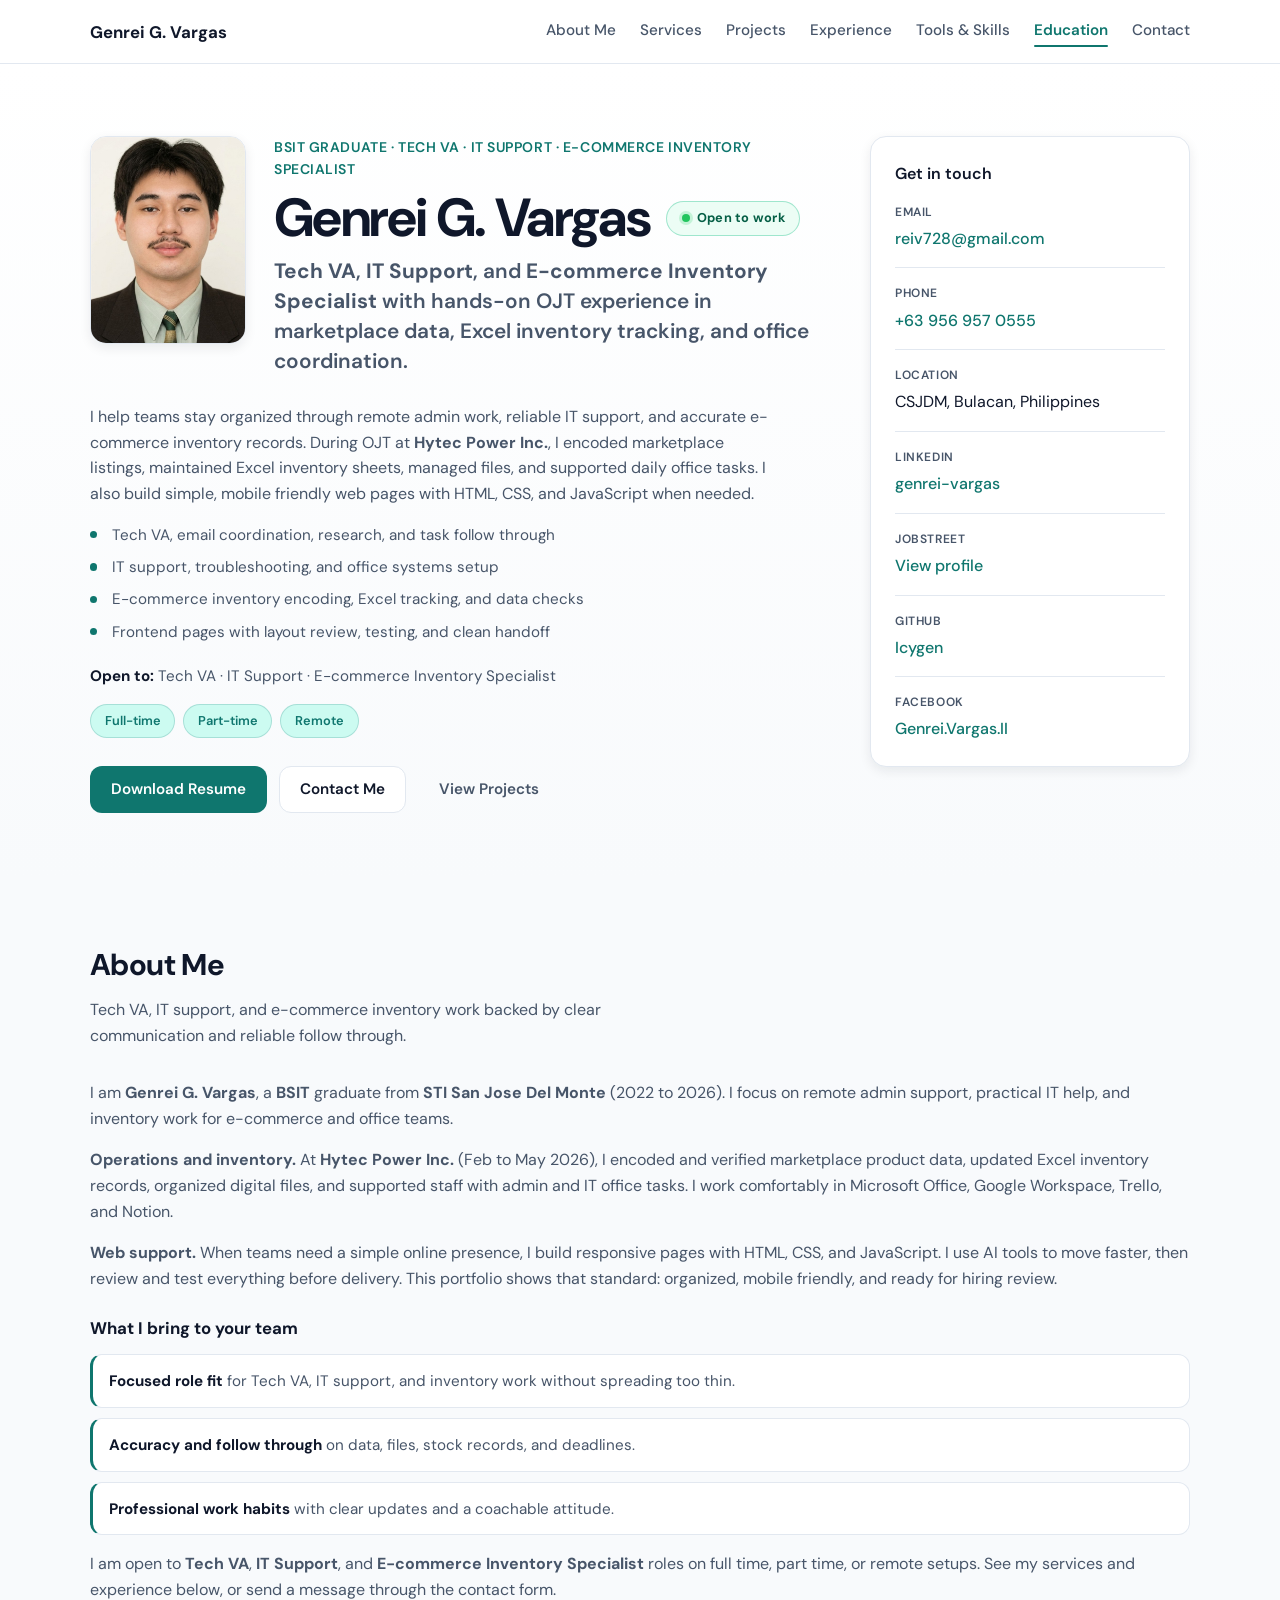
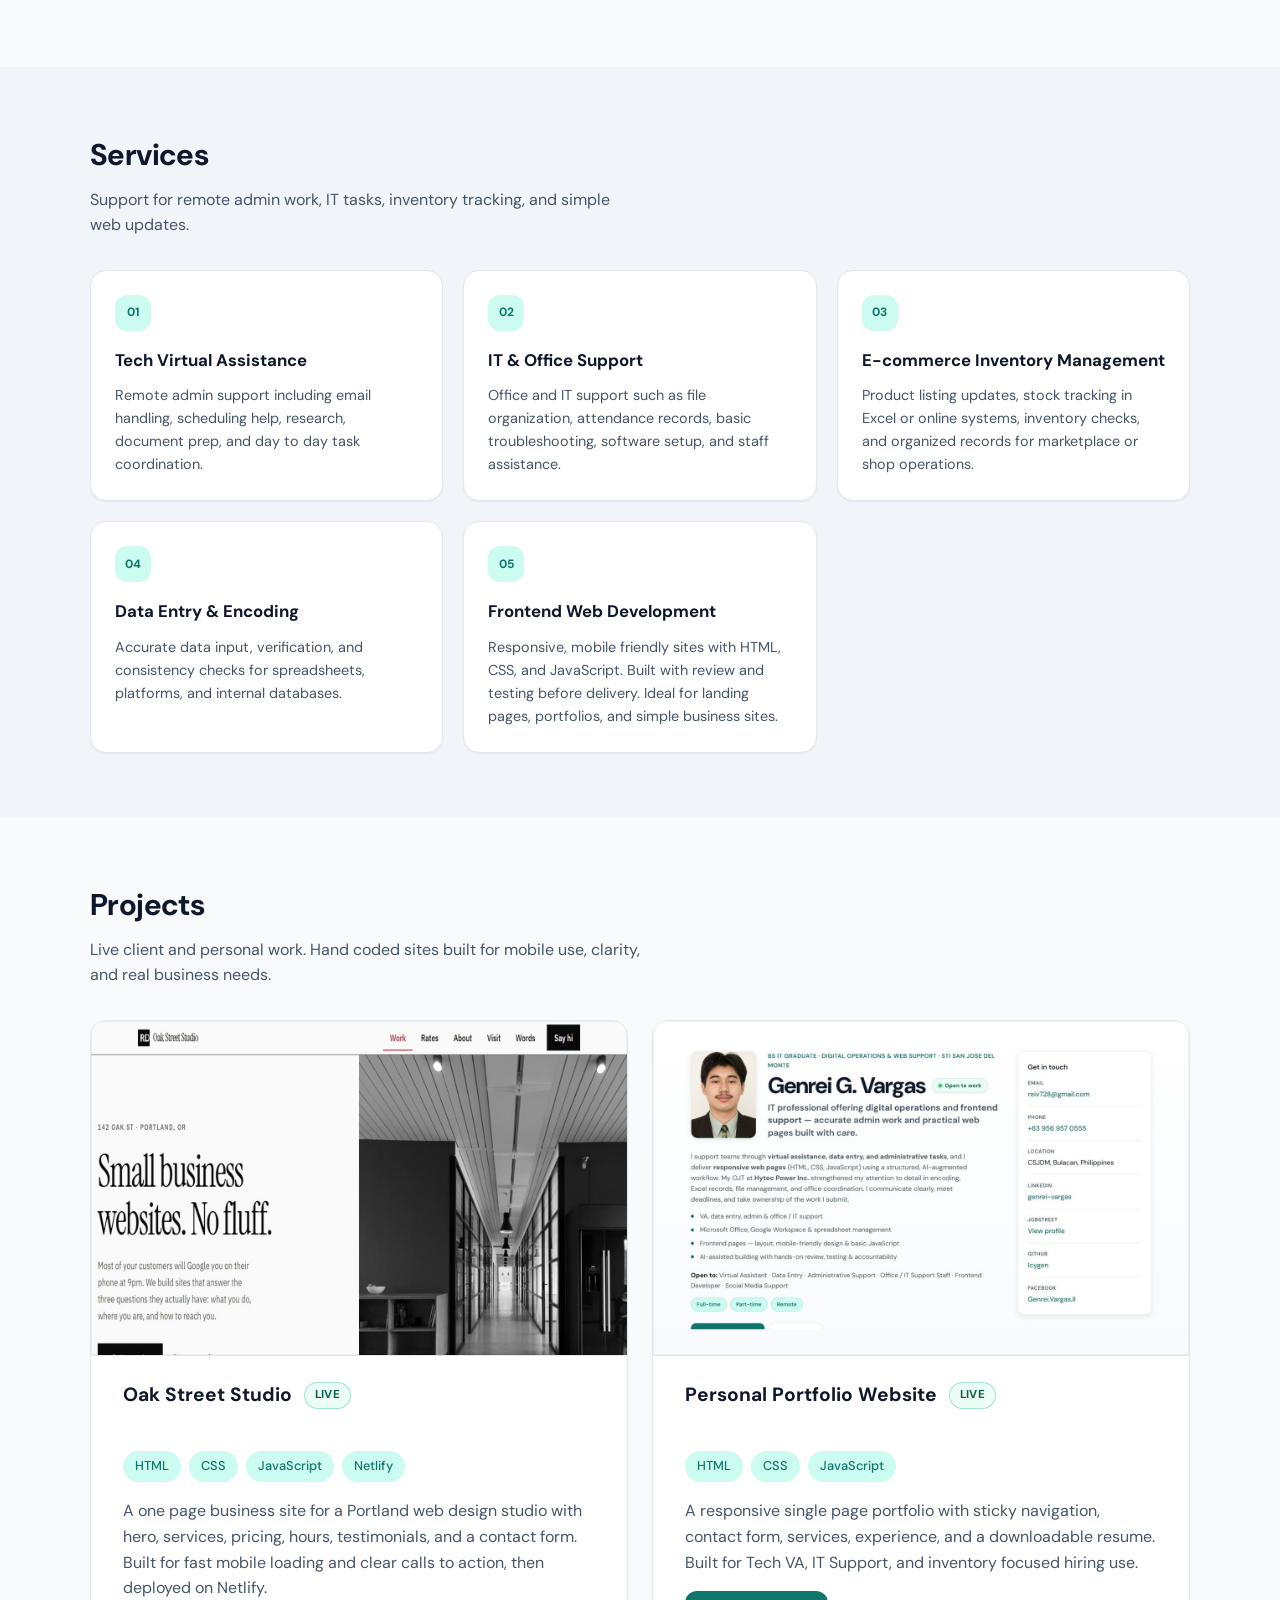
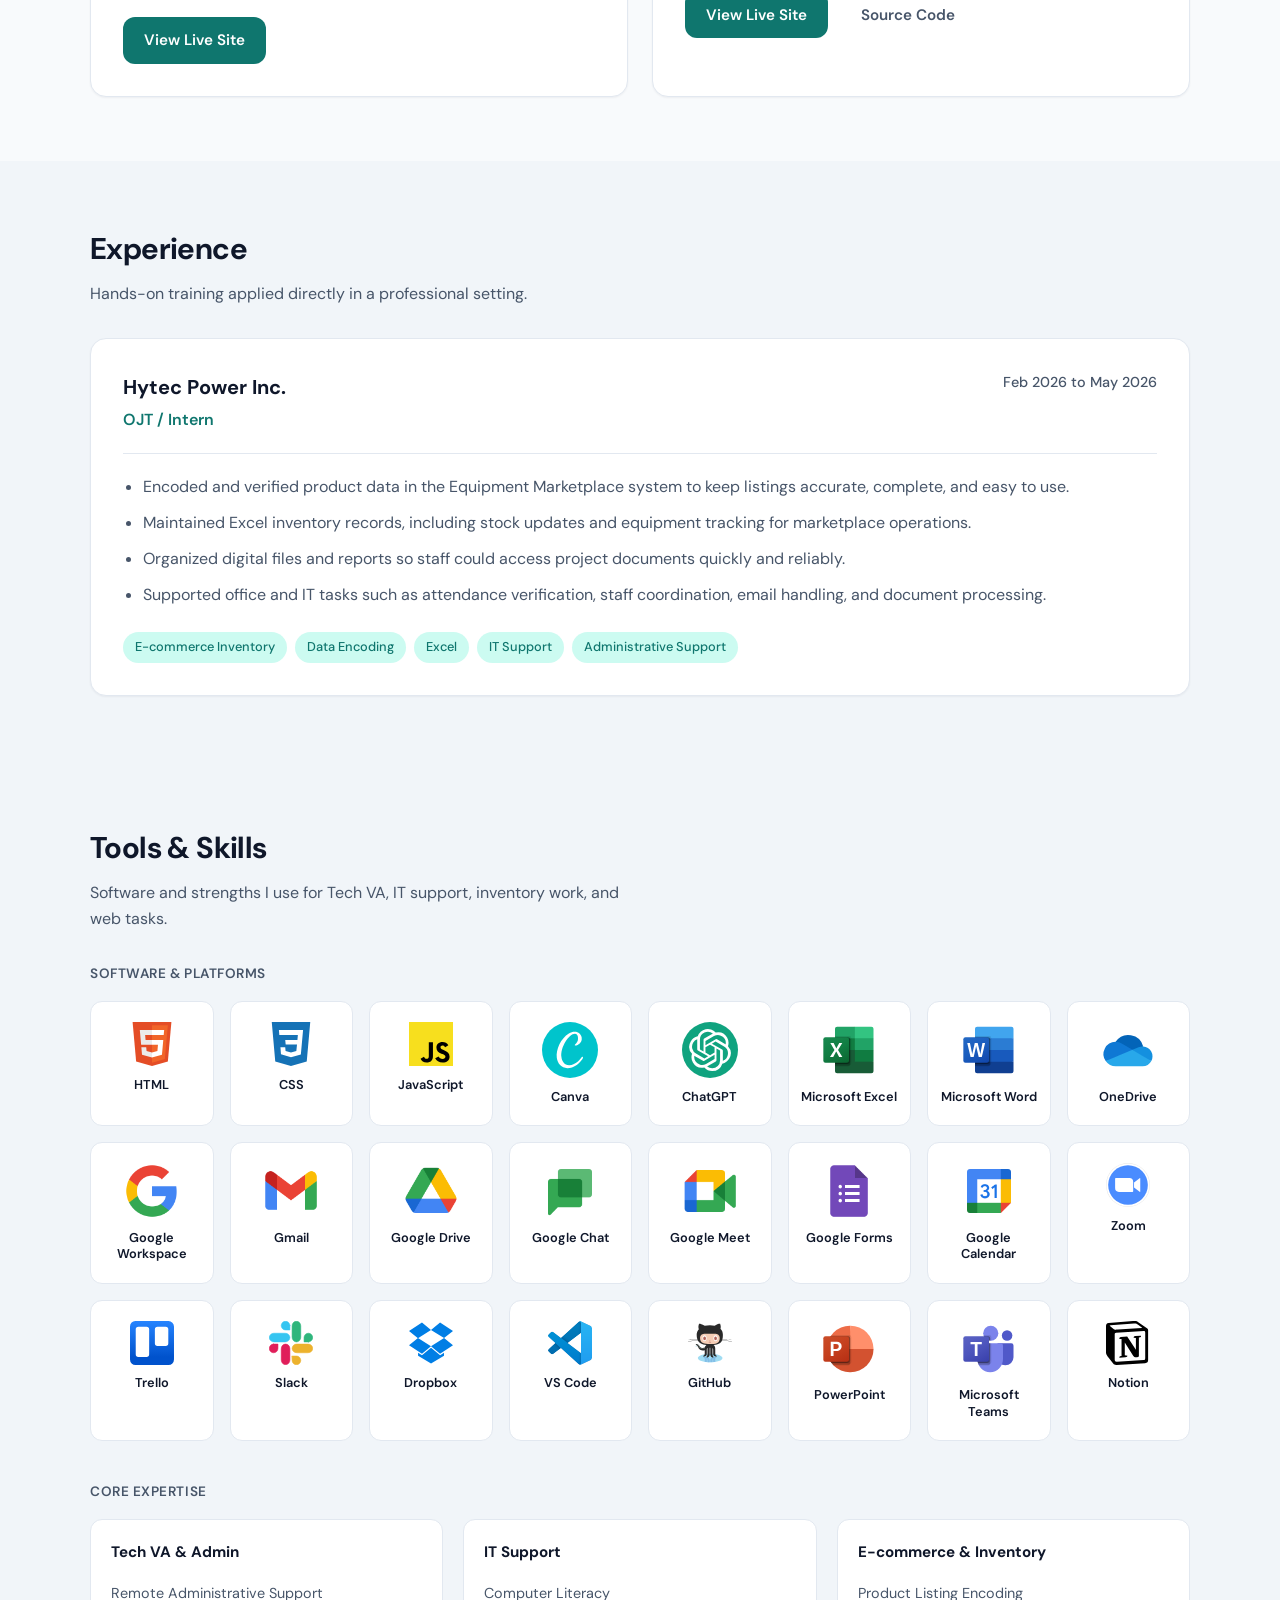
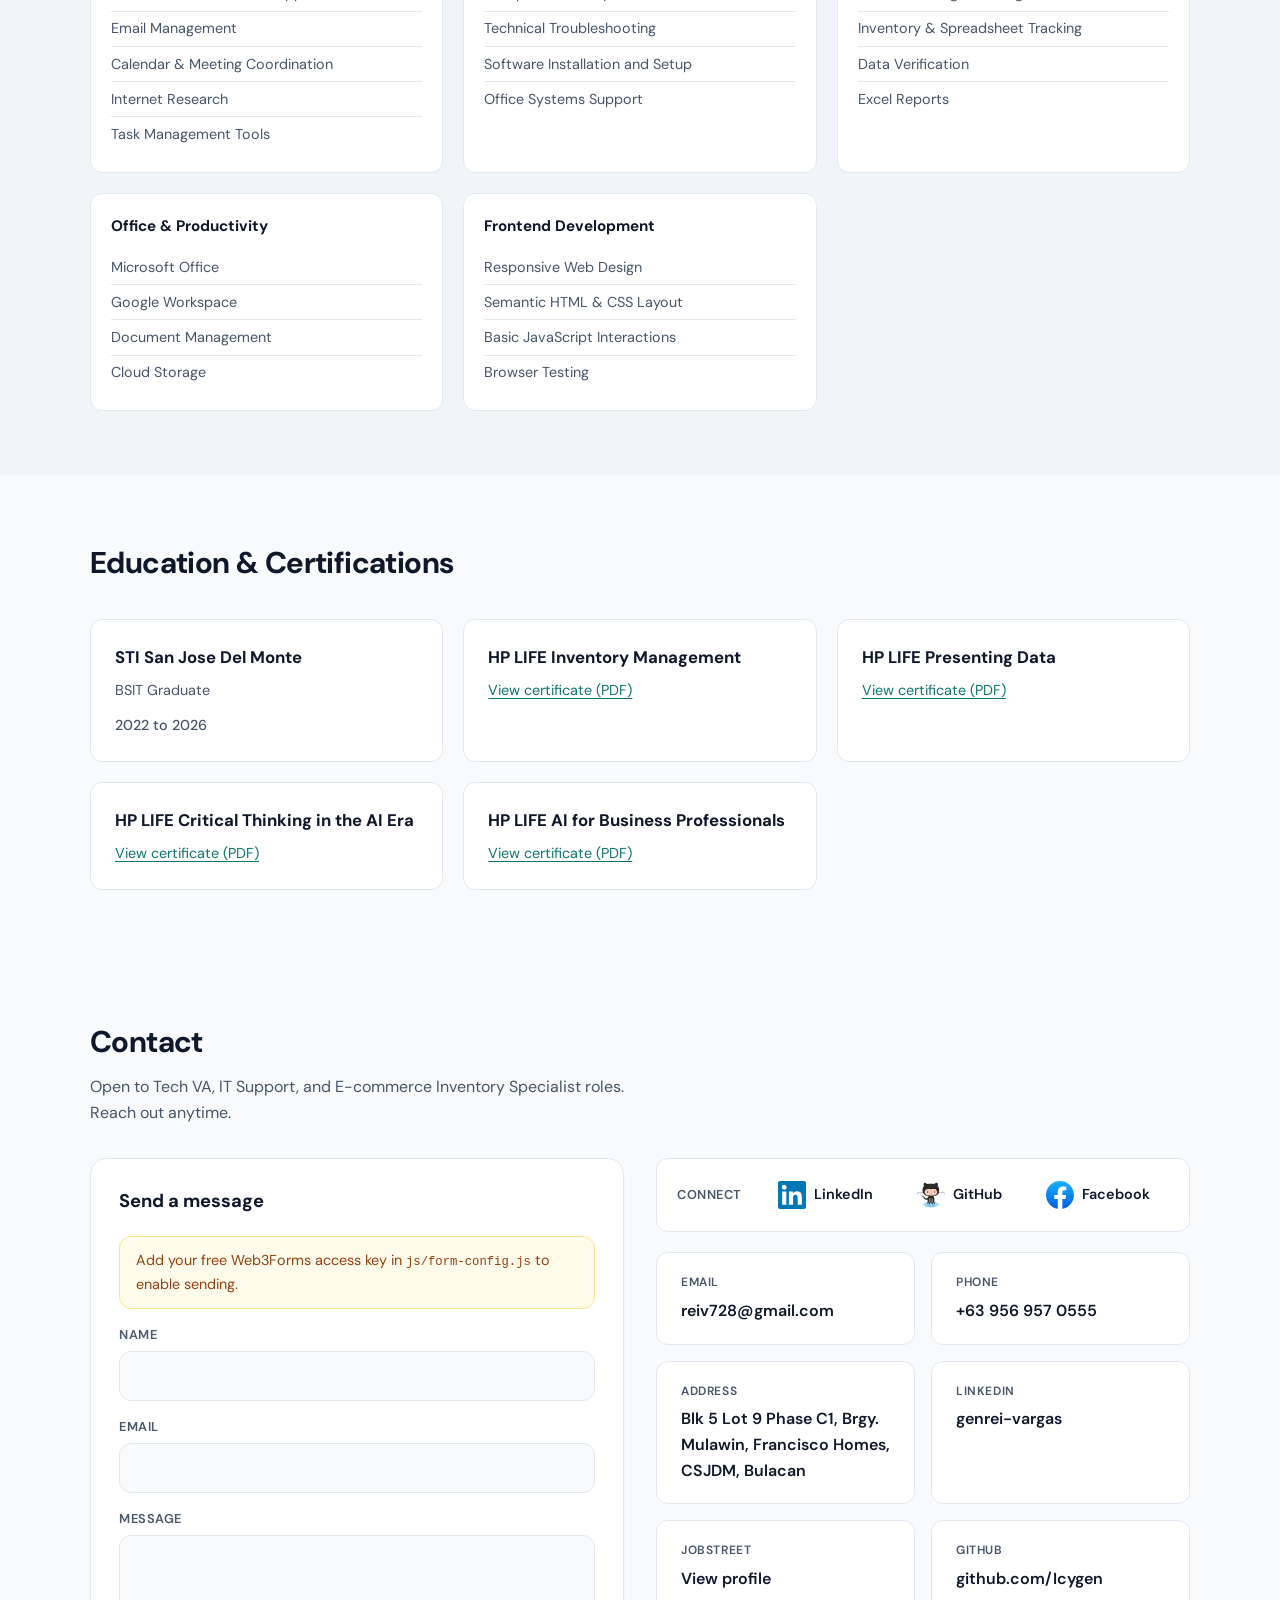
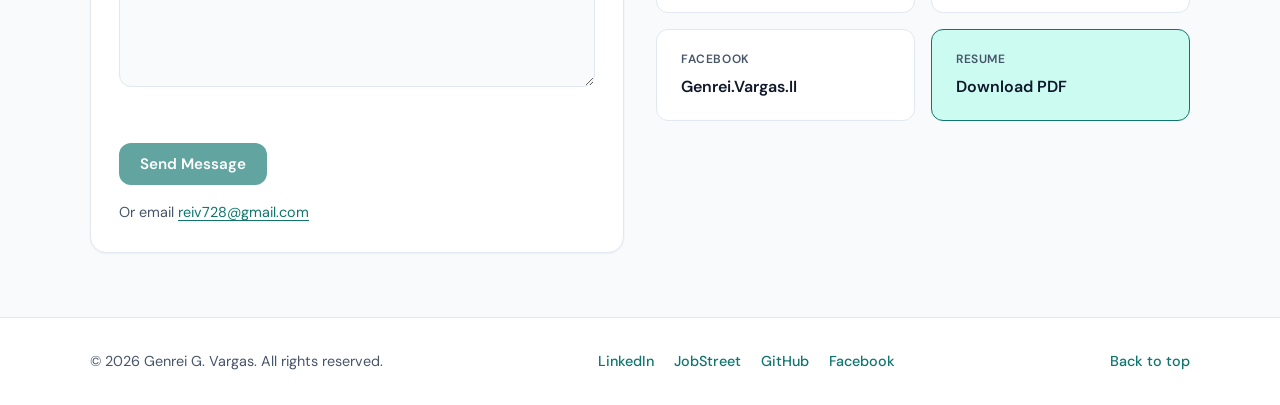
==== index.html @ d15c4214 "Reposition portfolio copy for Tech VA, IT Support, and E-commerce Inventory Specialist roles. Refres" ====
<!DOCTYPE html>
<html lang="en">
  <head>
    <meta charset="UTF-8" />
    <meta name="viewport" content="width=device-width, initial-scale=1.0" />
    <meta
      name="description"
      content="Genrei G. Vargas, BSIT graduate. Tech VA, IT Support, and E-commerce Inventory Specialist. OJT at Hytec Power Inc. Open to full time, part time, and remote roles."
    />
    <meta name="author" content="Genrei G. Vargas" />
    <title>Genrei G. Vargas | Portfolio</title>
    <link rel="canonical" href="https://icygen.github.io/WebPortfolio/" />
    <link rel="icon" href="images/favicon.svg" type="image/svg+xml" />
    <link rel="apple-touch-icon" href="images/favicon.svg" />
    <meta property="og:type" content="website" />
    <meta property="og:title" content="Genrei G. Vargas | Portfolio" />
    <meta
      property="og:description"
      content="BSIT graduate for Tech VA, IT Support, and E-commerce Inventory Specialist roles. OJT at Hytec Power Inc. Open to full time, part time, and remote work in the Philippines."
    />
    <meta
      property="og:image"
      content="https://icygen.github.io/WebPortfolio/images/og-image.jpg"
    />
    <meta property="og:image:width" content="1200" />
    <meta property="og:image:height" content="630" />
    <meta property="og:image:alt" content="Genrei G. Vargas portfolio for Tech VA, IT Support, and E-commerce Inventory Specialist roles" />
    <meta property="og:url" content="https://icygen.github.io/WebPortfolio/" />
    <meta property="og:locale" content="en_PH" />
    <meta name="twitter:card" content="summary_large_image" />
    <meta name="twitter:title" content="Genrei G. Vargas | Portfolio" />
    <meta
      name="twitter:description"
      content="BSIT graduate for Tech VA, IT Support, and E-commerce inventory work. Based in Bulacan, Philippines."
    />
    <meta
      name="twitter:image"
      content="https://icygen.github.io/WebPortfolio/images/og-image.jpg"
    />
    <script type="application/ld+json">
      {
        "@context": "https://schema.org",
        "@type": "Person",
        "name": "Genrei G. Vargas",
        "jobTitle": [
          "Tech Virtual Assistant",
          "IT Support Specialist",
          "E-commerce Inventory Specialist"
        ],
        "description": "BSIT graduate offering tech virtual assistance, IT support, e-commerce inventory management, and practical frontend web work in the Philippines.",
        "email": "reiv728@gmail.com",
        "telephone": "+63-956-957-0555",
        "address": {
          "@type": "PostalAddress",
          "addressLocality": "City of San Jose del Monte",
          "addressRegion": "Bulacan",
          "addressCountry": "PH"
        },
        "alumniOf": {
          "@type": "CollegeOrUniversity",
          "name": "STI San Jose Del Monte"
        },
        "knowsAbout": [
          "HTML",
          "CSS",
          "JavaScript",
          "AI-Augmented Development",
          "Tech Virtual Assistance",
          "IT Support",
          "E-commerce Inventory Management",
          "Data Entry",
          "Excel"
        ],
        "url": "https://icygen.github.io/WebPortfolio/",
        "sameAs": [
          "https://www.linkedin.com/in/genrei-vargas-b8557340b/",
          "https://github.com/Icygen",
          "https://www.facebook.com/Genrei.Vargas.II",
          "https://ph.jobstreet.com/profiles/genrei-vargas-yXBqNlvX25"
        ]
      }
    </script>
    <link rel="preconnect" href="https://fonts.googleapis.com" />
    <link rel="preconnect" href="https://fonts.gstatic.com" crossorigin />
    <link
      href="https://fonts.googleapis.com/css2?family=DM+Sans:ital,opsz,wght@0,9..40,400;0,9..40,500;0,9..40,600;0,9..40,700;1,9..40,400&display=swap"
      rel="stylesheet"
    />
    <link rel="stylesheet" href="css/style.css" />
  </head>
  <body>
    <a class="skip-link" href="#main">Skip to content</a>

    <header class="site-header" id="top">
      <div class="container header-inner">
        <a class="logo" href="#top">Genrei G. Vargas</a>
        <button
          class="nav-toggle"
          type="button"
          aria-expanded="false"
          aria-controls="site-nav"
          aria-label="Open menu"
        >
          <span class="nav-toggle-bar"></span>
          <span class="nav-toggle-bar"></span>
          <span class="nav-toggle-bar"></span>
        </button>
        <nav class="site-nav" id="site-nav" aria-label="Main">
          <ul>
            <li><a href="#about">About Me</a></li>
            <li><a href="#services">Services</a></li>
            <li><a href="#projects">Projects</a></li>
            <li><a href="#experience">Experience</a></li>
            <li><a href="#skills">Tools &amp; Skills</a></li>
            <li><a href="#education">Education</a></li>
            <li><a href="#contact">Contact</a></li>
          </ul>
        </nav>
      </div>
    </header>

    <main id="main">
      <section class="hero" aria-labelledby="hero-heading">
        <div class="container hero-grid">
          <div class="hero-main">
            <div class="hero-intro reveal">
              <figure class="hero-photo">
                <img
                  src="images/genrei-profile.jpg"
                  alt="Genrei G. Vargas professional headshot"
                  width="240"
                  height="320"
                  loading="eager"
                  decoding="async"
                />
              </figure>
              <div class="hero-intro-text">
                <p class="eyebrow">BSIT Graduate &middot; Tech VA &middot; IT Support &middot; E-commerce Inventory Specialist</p>
                <div class="hero-title-row">
                  <h1 id="hero-heading">Genrei G. Vargas</h1>
                  <span class="status-pill" role="status">Open to work</span>
                </div>
                <p class="hero-tagline">
                  <strong>Tech VA</strong>, <strong>IT Support</strong>, and
                  <strong>E-commerce Inventory Specialist</strong> with hands-on OJT
                  experience in marketplace data, Excel inventory tracking, and office
                  coordination.
                </p>
              </div>
            </div>
            <div class="hero-body reveal">
            <p class="hero-summary">
              I help teams stay organized through remote admin work, reliable IT
              support, and accurate e-commerce inventory records. During OJT at
              <strong>Hytec Power Inc.</strong>, I encoded marketplace listings,
              maintained Excel inventory sheets, managed files, and supported daily
              office tasks. I also build simple, mobile friendly web pages with HTML,
              CSS, and JavaScript when needed.
            </p>
            <ul class="hero-highlights" aria-label="Key strengths">
              <li>Tech VA, email coordination, research, and task follow through</li>
              <li>IT support, troubleshooting, and office systems setup</li>
              <li>E-commerce inventory encoding, Excel tracking, and data checks</li>
              <li>Frontend pages with layout review, testing, and clean handoff</li>
            </ul>
            <p class="hero-open">
              <strong>Open to:</strong> Tech VA &middot; IT Support &middot;
              E-commerce Inventory Specialist
            </p>
            <ul class="availability-list" aria-label="Work availability">
              <li><span class="availability-pill">Full-time</span></li>
              <li><span class="availability-pill">Part-time</span></li>
              <li><span class="availability-pill">Remote</span></li>
            </ul>
            <div class="hero-actions">
              <a class="btn btn-primary" href="assets/Genrei_Updated.Resume.pdf" download>
                Download Resume
              </a>
              <a class="btn btn-secondary" href="#contact">Contact Me</a>
              <a class="btn btn-ghost" href="#projects">View Projects</a>
            </div>
            </div>
          </div>
          <aside class="hero-card reveal" aria-label="Quick contact">
            <h2 class="hero-card-title">Get in touch</h2>
            <ul class="contact-quick">
              <li>
                <span class="label">Email</span>
                <a href="mailto:reiv728@gmail.com">reiv728@gmail.com</a>
              </li>
              <li>
                <span class="label">Phone</span>
                <a href="tel:+639569570555">+63 956 957 0555</a>
              </li>
              <li>
                <span class="label">Location</span>
                <span>CSJDM, Bulacan, Philippines</span>
              </li>
              <li>
                <span class="label">LinkedIn</span>
                <a
                  href="https://www.linkedin.com/in/genrei-vargas-b8557340b/"
                  target="_blank"
                  rel="noopener noreferrer"
                  >genrei-vargas</a
                >
              </li>
              <li>
                <span class="label">JobStreet</span>
                <a
                  href="https://ph.jobstreet.com/profiles/genrei-vargas-yXBqNlvX25"
                  target="_blank"
                  rel="noopener noreferrer"
                  >View profile</a
                >
              </li>
              <li>
                <span class="label">GitHub</span>
                <a
                  href="https://github.com/Icygen"
                  target="_blank"
                  rel="noopener noreferrer"
                  >Icygen</a
                >
              </li>
              <li>
                <span class="label">Facebook</span>
                <a
                  href="https://www.facebook.com/Genrei.Vargas.II"
                  target="_blank"
                  rel="noopener noreferrer"
                  >Genrei.Vargas.II</a
                >
              </li>
            </ul>
          </aside>
        </div>
      </section>

      <section class="section" id="about" aria-labelledby="about-heading">
        <div class="container">
          <header class="section-header reveal">
            <h2 id="about-heading">About Me</h2>
            <p class="section-lead">
              Tech VA, IT support, and e-commerce inventory work backed by clear
              communication and reliable follow through.
            </p>
          </header>
          <div class="about-content reveal">
            <p>
              I am <strong>Genrei G. Vargas</strong>, a <strong>BSIT</strong>
              graduate from <strong>STI San Jose Del Monte</strong> (2022 to 2026).
              I focus on remote admin support, practical IT help, and inventory work
              for e-commerce and office teams.
            </p>
            <p>
              <strong>Operations and inventory.</strong> At
              <strong>Hytec Power Inc.</strong> (Feb to May 2026), I encoded and
              verified marketplace product data, updated Excel inventory records,
              organized digital files, and supported staff with admin and IT office
              tasks. I work comfortably in Microsoft Office, Google Workspace, Trello,
              and Notion.
            </p>
            <p>
              <strong>Web support.</strong> When teams need a simple online presence,
              I build responsive pages with HTML, CSS, and JavaScript. I use AI tools
              to move faster, then review and test everything before delivery. This
              portfolio shows that standard: organized, mobile friendly, and ready for
              hiring review.
            </p>
            <h3 class="about-subheading">What I bring to your team</h3>
            <ul class="about-highlights">
              <li>
                <strong>Focused role fit</strong> for Tech VA, IT support, and
                inventory work without spreading too thin.
              </li>
              <li>
                <strong>Accuracy and follow through</strong> on data, files, stock
                records, and deadlines.
              </li>
              <li>
                <strong>Professional work habits</strong> with clear updates and a
                coachable attitude.
              </li>
            </ul>
            <p>
              I am open to <strong>Tech VA</strong>, <strong>IT Support</strong>, and
              <strong>E-commerce Inventory Specialist</strong> roles on full time,
              part time, or remote setups. See my services and experience below, or
              send a message through the contact form.
            </p>
          </div>
        </div>
      </section>

      <section
        class="section section-alt"
        id="services"
        aria-labelledby="services-heading"
      >
        <div class="container">
          <header class="section-header reveal">
            <h2 id="services-heading">Services</h2>
            <p class="section-lead">
              Support for remote admin work, IT tasks, inventory tracking, and simple
              web updates.
            </p>
          </header>

          <div class="services-grid reveal">
            <article class="service-card">
              <span class="service-icon" aria-hidden="true">01</span>
              <h3>Tech Virtual Assistance</h3>
              <p>
                Remote admin support including email handling, scheduling help,
                research, document prep, and day to day task coordination.
              </p>
            </article>
            <article class="service-card">
              <span class="service-icon" aria-hidden="true">02</span>
              <h3>IT &amp; Office Support</h3>
              <p>
                Office and IT support such as file organization, attendance records,
                basic troubleshooting, software setup, and staff assistance.
              </p>
            </article>
            <article class="service-card">
              <span class="service-icon" aria-hidden="true">03</span>
              <h3>E-commerce Inventory Management</h3>
              <p>
                Product listing updates, stock tracking in Excel or online systems,
                inventory checks, and organized records for marketplace or shop
                operations.
              </p>
            </article>
            <article class="service-card">
              <span class="service-icon" aria-hidden="true">04</span>
              <h3>Data Entry &amp; Encoding</h3>
              <p>
                Accurate data input, verification, and consistency checks for
                spreadsheets, platforms, and internal databases.
              </p>
            </article>
            <article class="service-card">
              <span class="service-icon" aria-hidden="true">05</span>
              <h3>Frontend Web Development</h3>
              <p>
                Responsive, mobile friendly sites with HTML, CSS, and JavaScript.
                Built with review and testing before delivery. Ideal for landing
                pages, portfolios, and simple business sites.
              </p>
            </article>
          </div>
        </div>
      </section>

      <section
        class="section"
        id="projects"
        aria-labelledby="projects-heading"
      >
        <div class="container">
          <header class="section-header reveal">
            <h2 id="projects-heading">Projects</h2>
            <p class="section-lead">
              Live client and personal work. Hand coded sites built for mobile use,
              clarity, and real business needs.
            </p>
          </header>

          <div class="projects-grid reveal">
            <article class="project-card">
              <a
                class="project-shot project-shot--oak"
                href="https://oakstreetstudio.netlify.app/"
                target="_blank"
                rel="noopener noreferrer"
                aria-label="Open Oak Street Studio website"
              >
                <img
                  src="images/projects/oak-street-screenshot.jpg?v=3"
                  alt="Screenshot of the Oak Street Studio business website"
                  width="1280"
                  height="800"
                  loading="lazy"
                  decoding="async"
                />
              </a>
              <div class="project-meta">
                <div>
                  <h3>Oak Street Studio</h3>
                  <span class="project-status project-status--live">Live</span>
                </div>
                <div class="tag-list" aria-label="Technologies used">
                  <span class="tag">HTML</span>
                  <span class="tag">CSS</span>
                  <span class="tag">JavaScript</span>
                  <span class="tag">Netlify</span>
                </div>
              </div>
              <p>
                A one page business site for a Portland web design studio with hero,
                services, pricing, hours, testimonials, and a contact form. Built for
                fast mobile loading and clear calls to action, then deployed on
                Netlify.
              </p>
              <div class="project-actions">
                <a
                  class="btn btn-primary"
                  href="https://oakstreetstudio.netlify.app/"
                  target="_blank"
                  rel="noopener noreferrer"
                  >View Live Site</a
                >
              </div>
            </article>

            <article class="project-card">
              <a
                class="project-shot project-shot--portfolio"
                href="https://icygen.github.io/WebPortfolio/"
                target="_blank"
                rel="noopener noreferrer"
                aria-label="Open live portfolio website"
              >
                <img
                  src="images/projects/portfolio-screenshot.jpg?v=3"
                  alt="Screenshot of the personal portfolio website"
                  width="1280"
                  height="800"
                  loading="lazy"
                  decoding="async"
                />
              </a>
              <div class="project-meta">
                <div>
                  <h3>Personal Portfolio Website</h3>
                  <span class="project-status project-status--live">Live</span>
                </div>
                <div class="tag-list" aria-label="Technologies used">
                  <span class="tag">HTML</span>
                  <span class="tag">CSS</span>
                  <span class="tag">JavaScript</span>
                </div>
              </div>
              <p>
                A responsive single page portfolio with sticky navigation, contact
                form, services, experience, and a downloadable resume. Built for
                Tech VA, IT Support, and inventory focused hiring use.
              </p>
              <div class="project-actions">
                <a
                  class="btn btn-primary"
                  href="https://icygen.github.io/WebPortfolio/"
                  target="_blank"
                  rel="noopener noreferrer"
                  >View Live Site</a
                >
                <a
                  class="btn btn-ghost"
                  href="https://github.com/Icygen/WebPortfolio"
                  target="_blank"
                  rel="noopener noreferrer"
                  >Source Code</a
                >
              </div>
            </article>
          </div>
        </div>
      </section>

      <section
        class="section section-alt"
        id="experience"
        aria-labelledby="experience-heading"
      >
        <div class="container">
          <header class="section-header reveal">
            <h2 id="experience-heading">Experience</h2>
            <p class="section-lead">
              Hands-on training applied directly in a professional setting.
            </p>
          </header>

          <article class="experience-card reveal">
            <div class="experience-meta">
              <div>
                <h3>Hytec Power Inc.</h3>
                <p class="role">OJT / Intern</p>
              </div>
              <time class="period" datetime="2026-02/2026-05"
                >Feb 2026 to May 2026</time
              >
            </div>
            <ul class="experience-list">
              <li>
                Encoded and verified product data in the Equipment Marketplace system
                to keep listings accurate, complete, and easy to use.
              </li>
              <li>
                Maintained Excel inventory records, including stock updates and
                equipment tracking for marketplace operations.
              </li>
              <li>
                Organized digital files and reports so staff could access project
                documents quickly and reliably.
              </li>
              <li>
                Supported office and IT tasks such as attendance verification, staff
                coordination, email handling, and document processing.
              </li>
            </ul>
            <div class="tag-list" aria-label="Skills used in this role">
              <span class="tag">E-commerce Inventory</span>
              <span class="tag">Data Encoding</span>
              <span class="tag">Excel</span>
              <span class="tag">IT Support</span>
              <span class="tag">Administrative Support</span>
            </div>
          </article>
        </div>
      </section>

      <section class="section section-alt" id="skills" aria-labelledby="skills-heading">
        <div class="container">
          <header class="section-header reveal">
            <h2 id="skills-heading">Tools &amp; Skills</h2>
            <p class="section-lead">
              Software and strengths I use for Tech VA, IT support, inventory work,
              and web tasks.
            </p>
          </header>

          <h3 class="subsection-title reveal">Software &amp; platforms</h3>
          <div class="tools-grid reveal">
            <div class="tool-card">
              <img class="tool-logo" src="images/icons/html5.svg" alt="HTML5" width="48" height="48" />
              <span>HTML</span>
            </div>
            <div class="tool-card">
              <img class="tool-logo" src="images/icons/css3.svg" alt="CSS3" width="48" height="48" />
              <span>CSS</span>
            </div>
            <div class="tool-card">
              <img class="tool-logo" src="images/icons/javascript.svg" alt="JavaScript" width="48" height="48" />
              <span>JavaScript</span>
            </div>
            <div class="tool-card">
              <img class="tool-logo" src="images/icons/canva.svg" alt="Canva" width="48" height="48" />
              <span>Canva</span>
            </div>
            <div class="tool-card">
              <img class="tool-logo" src="images/icons/chatgpt.svg" alt="ChatGPT" width="48" height="48" />
              <span>ChatGPT</span>
            </div>
            <div class="tool-card">
              <img class="tool-logo" src="images/icons/excel.svg" alt="Microsoft Excel" width="48" height="48" />
              <span>Microsoft Excel</span>
            </div>
            <div class="tool-card">
              <img class="tool-logo" src="images/icons/word.svg" alt="Microsoft Word" width="48" height="48" />
              <span>Microsoft Word</span>
            </div>
            <div class="tool-card">
              <img class="tool-logo" src="images/icons/onedrive.svg" alt="Microsoft OneDrive" width="48" height="48" />
              <span>OneDrive</span>
            </div>
            <div class="tool-card">
              <img class="tool-logo" src="images/icons/google.png" alt="Google Workspace" width="48" height="48" />
              <span>Google Workspace</span>
            </div>
            <div class="tool-card">
              <img class="tool-logo" src="images/icons/gmail.png" alt="Gmail" width="48" height="48" />
              <span>Gmail</span>
            </div>
            <div class="tool-card">
              <img class="tool-logo" src="images/icons/google-drive.png" alt="Google Drive" width="48" height="48" />
              <span>Google Drive</span>
            </div>
            <div class="tool-card">
              <img class="tool-logo" src="images/icons/google-chat.png" alt="Google Chat" width="48" height="48" />
              <span>Google Chat</span>
            </div>
            <div class="tool-card">
              <img class="tool-logo" src="images/icons/google-meet.png" alt="Google Meet" width="48" height="48" />
              <span>Google Meet</span>
            </div>
            <div class="tool-card">
              <img class="tool-logo" src="images/icons/google-forms.png" alt="Google Forms" width="48" height="48" />
              <span>Google Forms</span>
            </div>
            <div class="tool-card">
              <img class="tool-logo" src="images/icons/google-calendar.png" alt="Google Calendar" width="48" height="48" />
              <span>Google Calendar</span>
            </div>
            <div class="tool-card">
              <img class="tool-logo" src="images/icons/zoom.svg" alt="Zoom" width="48" height="48" />
              <span>Zoom</span>
            </div>
            <div class="tool-card">
              <img class="tool-logo" src="images/icons/trello.svg" alt="Trello" width="48" height="48" />
              <span>Trello</span>
            </div>
            <div class="tool-card">
              <img class="tool-logo" src="images/icons/slack.svg" alt="Slack" width="48" height="48" />
              <span>Slack</span>
            </div>
            <div class="tool-card">
              <img class="tool-logo" src="images/icons/dropbox.svg" alt="Dropbox" width="48" height="48" />
              <span>Dropbox</span>
            </div>
            <div class="tool-card">
              <img class="tool-logo" src="images/icons/vscode.svg" alt="Visual Studio Code" width="48" height="48" />
              <span>VS Code</span>
            </div>
            <a
              class="tool-card tool-card-link"
              href="https://github.com/Icygen"
              target="_blank"
              rel="noopener noreferrer"
              aria-label="GitHub profile"
            >
              <img class="tool-logo" src="images/icons/github.svg" alt="" width="48" height="48" />
              <span>GitHub</span>
            </a>
            <div class="tool-card">
              <img class="tool-logo" src="images/icons/powerpoint.svg" alt="Microsoft PowerPoint" width="48" height="48" />
              <span>PowerPoint</span>
            </div>
            <div class="tool-card">
              <img class="tool-logo" src="images/icons/teams.svg" alt="Microsoft Teams" width="48" height="48" />
              <span>Microsoft Teams</span>
            </div>
            <div class="tool-card">
              <img class="tool-logo" src="images/icons/notion.svg" alt="Notion" width="48" height="48" />
              <span>Notion</span>
            </div>
          </div>

          <h3 class="subsection-title reveal">Core expertise</h3>
          <div class="skills-grid reveal">
            <div class="skill-group">
              <h3>Tech VA &amp; Admin</h3>
              <ul>
                <li>Remote Administrative Support</li>
                <li>Email Management</li>
                <li>Calendar &amp; Meeting Coordination</li>
                <li>Internet Research</li>
                <li>Task Management Tools</li>
              </ul>
            </div>
            <div class="skill-group">
              <h3>IT Support</h3>
              <ul>
                <li>Computer Literacy</li>
                <li>Technical Troubleshooting</li>
                <li>Software Installation and Setup</li>
                <li>Office Systems Support</li>
              </ul>
            </div>
            <div class="skill-group">
              <h3>E-commerce &amp; Inventory</h3>
              <ul>
                <li>Product Listing Encoding</li>
                <li>Inventory &amp; Spreadsheet Tracking</li>
                <li>Data Verification</li>
                <li>Excel Reports</li>
              </ul>
            </div>
            <div class="skill-group">
              <h3>Office &amp; Productivity</h3>
              <ul>
                <li>Microsoft Office</li>
                <li>Google Workspace</li>
                <li>Document Management</li>
                <li>Cloud Storage</li>
              </ul>
            </div>
            <div class="skill-group">
              <h3>Frontend Development</h3>
              <ul>
                <li>Responsive Web Design</li>
                <li>Semantic HTML &amp; CSS Layout</li>
                <li>Basic JavaScript Interactions</li>
                <li>Browser Testing</li>
              </ul>
            </div>
          </div>
        </div>
      </section>

      <section
        class="section"
        id="education"
        aria-labelledby="education-heading"
      >
        <div class="container">
          <header class="section-header reveal">
            <h2 id="education-heading">Education &amp; Certifications</h2>
          </header>

          <div class="edu-grid reveal">
            <article class="edu-card">
              <h3>STI San Jose Del Monte</h3>
              <p class="edu-detail">BSIT Graduate</p>
              <time class="period" datetime="2022/2026">2022 to 2026</time>
            </article>

            <article class="edu-card">
              <h3>HP LIFE Inventory Management</h3>
              <p class="edu-detail">
                <a
                  href="assets/certificates/hp-life-inventory-management.pdf"
                  target="_blank"
                  rel="noopener noreferrer"
                  >View certificate (PDF)</a
                >
              </p>
            </article>

            <article class="edu-card">
              <h3>HP LIFE Presenting Data</h3>
              <p class="edu-detail">
                <a
                  href="assets/certificates/hp-life-presenting-data.pdf"
                  target="_blank"
                  rel="noopener noreferrer"
                  >View certificate (PDF)</a
                >
              </p>
            </article>

            <article class="edu-card">
              <h3>HP LIFE Critical Thinking in the AI Era</h3>
              <p class="edu-detail">
                <a
                  href="assets/certificates/hp-life-critical-thinking-ai-era.pdf"
                  target="_blank"
                  rel="noopener noreferrer"
                  >View certificate (PDF)</a
                >
              </p>
            </article>

            <article class="edu-card">
              <h3>HP LIFE AI for Business Professionals</h3>
              <p class="edu-detail">
                <a
                  href="assets/certificates/hp-life-ai-business-professionals.pdf"
                  target="_blank"
                  rel="noopener noreferrer"
                  >View certificate (PDF)</a
                >
              </p>
            </article>
          </div>
        </div>
      </section>

      <section class="section contact-section" id="contact" aria-labelledby="contact-heading">
        <div class="container">
          <header class="section-header reveal">
            <h2 id="contact-heading">Contact</h2>
            <p class="section-lead">
              Open to Tech VA, IT Support, and E-commerce Inventory Specialist roles.
              Reach out anytime.
            </p>
          </header>

          <div class="contact-layout reveal">
            <form
              class="contact-form"
              id="contact-form"
              action="https://api.web3forms.com/submit"
              method="POST"
              novalidate
            >
              <h3 class="contact-form-title">Send a message</h3>
              <p class="contact-form-note" id="form-setup-note" hidden>
                Add your free Web3Forms access key in
                <code>js/form-config.js</code> to enable sending.
              </p>
              <div class="form-field">
                <label for="contact-name">Name</label>
                <input
                  type="text"
                  id="contact-name"
                  name="name"
                  autocomplete="name"
                  required
                  maxlength="120"
                />
              </div>
              <div class="form-field">
                <label for="contact-email">Email</label>
                <input
                  type="email"
                  id="contact-email"
                  name="email"
                  autocomplete="email"
                  required
                  maxlength="254"
                />
              </div>
              <div class="form-field">
                <label for="contact-message">Message</label>
                <textarea
                  id="contact-message"
                  name="message"
                  rows="5"
                  required
                  maxlength="2000"
                ></textarea>
              </div>
              <input type="hidden" name="access_key" id="web3forms-access-key" value="" />
              <input
                type="hidden"
                name="subject"
                value="New portfolio message from Genrei G. Vargas"
              />
              <input type="checkbox" name="botcheck" class="hidden" tabindex="-1" autocomplete="off" />
              <p class="form-status" id="form-status" role="status" aria-live="polite"></p>
              <button class="btn btn-primary" type="submit" id="form-submit">
                Send Message
              </button>
              <p class="contact-form-fallback">
                Or email
                <a href="mailto:reiv728@gmail.com">reiv728@gmail.com</a>
              </p>
            </form>

            <div class="contact-details">
              <div class="connect-row" aria-label="Social profiles">
                <span class="connect-label">Connect</span>
                <div class="connect-links">
                  <a
                    class="connect-link"
                    href="https://www.linkedin.com/in/genrei-vargas-b8557340b/"
                    target="_blank"
                    rel="noopener noreferrer"
                  >
                    <img src="images/icons/linkedin.svg" alt="" width="28" height="28" />
                    <span>LinkedIn</span>
                  </a>
                  <a
                    class="connect-link"
                    href="https://github.com/Icygen"
                    target="_blank"
                    rel="noopener noreferrer"
                  >
                    <img src="images/icons/github.svg" alt="" width="28" height="28" />
                    <span>GitHub</span>
                  </a>
                  <a
                    class="connect-link"
                    href="https://www.facebook.com/Genrei.Vargas.II"
                    target="_blank"
                    rel="noopener noreferrer"
                  >
                    <img src="images/icons/facebook.svg" alt="" width="28" height="28" />
                    <span>Facebook</span>
                  </a>
                </div>
              </div>

              <div class="contact-grid">
                <a class="contact-card" href="mailto:reiv728@gmail.com">
              <span class="contact-label">Email</span>
              <span class="contact-value">reiv728@gmail.com</span>
            </a>
            <a class="contact-card" href="tel:+639569570555">
              <span class="contact-label">Phone</span>
              <span class="contact-value">+63 956 957 0555</span>
            </a>
            <div class="contact-card contact-card-static">
              <span class="contact-label">Address</span>
              <span class="contact-value"
                >Blk 5 Lot 9 Phase C1, Brgy. Mulawin, Francisco Homes, CSJDM,
                Bulacan</span
              >
            </div>
            <a
              class="contact-card"
              href="https://www.linkedin.com/in/genrei-vargas-b8557340b/"
              target="_blank"
              rel="noopener noreferrer"
            >
              <span class="contact-label">LinkedIn</span>
              <span class="contact-value">genrei-vargas</span>
            </a>
            <a
              class="contact-card"
              href="https://ph.jobstreet.com/profiles/genrei-vargas-yXBqNlvX25"
              target="_blank"
              rel="noopener noreferrer"
            >
              <span class="contact-label">JobStreet</span>
              <span class="contact-value">View profile</span>
            </a>
            <a
              class="contact-card"
              href="https://github.com/Icygen"
              target="_blank"
              rel="noopener noreferrer"
            >
              <span class="contact-label">GitHub</span>
              <span class="contact-value">github.com/Icygen</span>
            </a>
            <a
              class="contact-card"
              href="https://www.facebook.com/Genrei.Vargas.II"
              target="_blank"
              rel="noopener noreferrer"
            >
              <span class="contact-label">Facebook</span>
              <span class="contact-value">Genrei.Vargas.II</span>
            </a>
            <a
              class="contact-card contact-card-highlight"
              href="assets/Genrei_Updated.Resume.pdf"
              download
            >
              <span class="contact-label">Resume</span>
              <span class="contact-value">Download PDF</span>
            </a>
          </div>
            </div>
          </div>
        </div>
      </section>
    </main>

    <footer class="site-footer">
      <div class="container footer-inner">
        <p>&copy; <span id="year"></span> Genrei G. Vargas. All rights reserved.</p>
        <nav class="footer-links" aria-label="Profiles">
          <a
            href="https://www.linkedin.com/in/genrei-vargas-b8557340b/"
            target="_blank"
            rel="noopener noreferrer"
            >LinkedIn</a
          >
          <a
            href="https://ph.jobstreet.com/profiles/genrei-vargas-yXBqNlvX25"
            target="_blank"
            rel="noopener noreferrer"
            >JobStreet</a
          >
          <a
            href="https://github.com/Icygen"
            target="_blank"
            rel="noopener noreferrer"
            >GitHub</a
          >
          <a
            href="https://www.facebook.com/Genrei.Vargas.II"
            target="_blank"
            rel="noopener noreferrer"
            >Facebook</a
          >
        </nav>
        <a href="#top" class="back-to-top">Back to top</a>
      </div>
    </footer>

    <script src="js/site-config.js"></script>
    <script src="js/form-config.js"></script>
    <script src="js/main.js"></script>
  </body>
</html>
---- css/style.css ----
/* Genrei G. Vargas — Portfolio */

:root {
  --color-bg: #f8fafc;
  --color-surface: #ffffff;
  --color-surface-alt: #f1f5f9;
  --color-text: #0f172a;
  --color-text-muted: #475569;
  --color-border: #e2e8f0;
  --color-accent: #0f766e;
  --color-accent-hover: #0d9488;
  --color-accent-soft: #ccfbf1;
  --font-sans: "DM Sans", system-ui, -apple-system, sans-serif;
  --shadow-sm: 0 1px 2px rgb(15 23 42 / 0.05);
  --shadow-md: 0 4px 12px rgb(15 23 42 / 0.08);
  --radius: 12px;
  --radius-lg: 16px;
  --header-h: 4rem;
  --max-width: 1100px;
}

*,
*::before,
*::after {
  box-sizing: border-box;
}

html {
  scroll-behavior: smooth;
}

[id] {
  scroll-margin-top: calc(var(--header-h) + 1rem);
}

body {
  margin: 0;
  font-family: var(--font-sans);
  font-size: 1rem;
  line-height: 1.6;
  color: var(--color-text);
  background: var(--color-bg);
}

img {
  max-width: 100%;
  height: auto;
}

a {
  color: var(--color-accent);
  text-decoration-thickness: 1px;
  text-underline-offset: 3px;
}

a:hover {
  color: var(--color-accent-hover);
}

.container {
  width: min(100% - 2rem, var(--max-width));
  margin-inline: auto;
}

.skip-link {
  position: absolute;
  top: -100%;
  left: 1rem;
  z-index: 200;
  padding: 0.5rem 1rem;
  background: var(--color-accent);
  color: #fff;
  border-radius: var(--radius);
  text-decoration: none;
}

.skip-link:focus {
  top: 1rem;
}

/* Header */

.site-header {
  position: sticky;
  top: 0;
  z-index: 100;
  height: var(--header-h);
  background: rgb(255 255 255 / 0.92);
  backdrop-filter: blur(10px);
  border-bottom: 1px solid var(--color-border);
}

.header-inner {
  display: flex;
  align-items: center;
  justify-content: space-between;
  height: var(--header-h);
}

.logo {
  font-weight: 700;
  font-size: 1.05rem;
  color: var(--color-text);
  text-decoration: none;
}

.logo:hover {
  color: var(--color-accent);
}

.site-nav ul {
  display: flex;
  gap: 1.5rem;
  margin: 0;
  padding: 0;
  list-style: none;
}

.site-nav a {
  color: var(--color-text-muted);
  text-decoration: none;
  font-weight: 500;
  font-size: 0.95rem;
}

.site-nav a:hover,
.site-nav a:focus-visible {
  color: var(--color-accent);
}

.site-nav a.is-active {
  color: var(--color-accent);
  font-weight: 600;
}

.site-nav a.is-active::after {
  content: "";
  display: block;
  width: 100%;
  height: 2px;
  margin-top: 0.15rem;
  background: var(--color-accent);
  border-radius: 1px;
}

/* Scroll reveal */

.reveal {
  opacity: 0;
  transform: translateY(1.25rem);
  transition: opacity 0.55s ease, transform 0.55s ease;
}

.reveal.is-visible {
  opacity: 1;
  transform: translateY(0);
}

.nav-toggle {
  display: none;
  flex-direction: column;
  justify-content: center;
  gap: 5px;
  width: 2.5rem;
  height: 2.5rem;
  padding: 0;
  border: 1px solid var(--color-border);
  border-radius: var(--radius);
  background: var(--color-surface);
  cursor: pointer;
}

.nav-toggle-bar {
  display: block;
  width: 1.25rem;
  height: 2px;
  margin-inline: auto;
  background: var(--color-text);
  border-radius: 1px;
  transition: transform 0.2s, opacity 0.2s;
}

.nav-toggle[aria-expanded="true"] .nav-toggle-bar:nth-child(1) {
  transform: translateY(7px) rotate(45deg);
}

.nav-toggle[aria-expanded="true"] .nav-toggle-bar:nth-child(2) {
  opacity: 0;
}

.nav-toggle[aria-expanded="true"] .nav-toggle-bar:nth-child(3) {
  transform: translateY(-7px) rotate(-45deg);
}

/* Hero */

.hero {
  padding: clamp(2.75rem, 6vw, 4.5rem) 0 clamp(3rem, 5vw, 4.5rem);
  background: linear-gradient(180deg, var(--color-surface) 0%, var(--color-bg) 100%);
}

.hero-grid {
  display: grid;
  gap: 2rem;
  align-items: start;
}

@media (min-width: 900px) {
  .hero-grid {
    grid-template-columns: 1fr minmax(17rem, 20rem);
    gap: 2.5rem;
    align-items: start;
  }
}

.hero-main {
  min-width: 0;
}

.hero-intro {
  display: flex;
  align-items: center;
  gap: 1.25rem;
  margin-bottom: 1.75rem;
}

.hero-intro-text {
  min-width: 0;
  flex: 1;
}

.hero-photo {
  margin: 0;
  flex-shrink: 0;
}

.hero-photo img {
  display: block;
  width: 7.25rem;
  height: auto;
  aspect-ratio: 3 / 4;
  object-fit: cover;
  object-position: center top;
  border-radius: var(--radius-lg);
  border: 1px solid var(--color-border);
  box-shadow: var(--shadow-md);
}

@media (min-width: 600px) {
  .hero-intro {
    gap: 1.75rem;
    align-items: flex-start;
  }

  .hero-photo img {
    width: 9.75rem;
  }
}

@media (max-width: 479px) {
  .hero-intro {
    flex-direction: column;
    text-align: center;
    gap: 1rem;
    margin-bottom: 1.35rem;
  }

  .hero-title-row {
    justify-content: center;
  }

  .hero-tagline {
    margin-inline: auto;
    max-width: 100%;
  }

  .hero-body {
    text-align: left;
  }

  .hero-highlights {
    margin-inline: auto;
  }

  .hero-open,
  .availability-list,
  .hero-actions {
    justify-content: center;
  }

  .availability-list {
    display: flex;
    justify-content: center;
  }

  .hero-actions {
    display: flex;
    flex-wrap: wrap;
  }
}

.hero-body {
  max-width: 52rem;
}

.eyebrow {
  margin: 0 0 0.5rem;
  font-size: 0.875rem;
  font-weight: 600;
  letter-spacing: 0.04em;
  text-transform: uppercase;
  color: var(--color-accent);
}

.hero-title-row {
  display: flex;
  flex-wrap: wrap;
  align-items: center;
  gap: 0.75rem 1rem;
  margin-bottom: 0.35rem;
}

.hero h1 {
  margin: 0;
  font-size: clamp(2.35rem, 6vw, 3.35rem);
  line-height: 1.1;
  letter-spacing: -0.03em;
}

.status-pill {
  display: inline-flex;
  align-items: center;
  gap: 0.45rem;
  padding: 0.4rem 0.9rem;
  font-size: 0.8rem;
  font-weight: 700;
  letter-spacing: 0.02em;
  color: #065f46;
  background: #ecfdf5;
  border: 1px solid rgb(16 185 129 / 0.35);
  border-radius: 999px;
  white-space: nowrap;
}

.status-pill::before {
  content: "";
  width: 0.5rem;
  height: 0.5rem;
  border-radius: 50%;
  background: #22c55e;
  box-shadow: 0 0 0 3px rgb(34 197 94 / 0.2);
}

.hero-tagline {
  margin: 0.5rem 0 0;
  font-size: clamp(1.05rem, 2.2vw, 1.3rem);
  font-weight: 600;
  line-height: 1.45;
  color: var(--color-text-muted);
  max-width: 48ch;
}

.hero-summary {
  margin: 0 0 1rem;
  color: var(--color-text-muted);
  max-width: 62ch;
}

.hero-summary + .hero-summary {
  margin-top: 0;
}

.hero-highlights {
  margin: 0 0 1.25rem;
  padding: 0;
  list-style: none;
  max-width: 62ch;
}

.hero-highlights li {
  position: relative;
  padding-left: 1.35rem;
  margin-bottom: 0.5rem;
  font-size: 0.95rem;
  color: var(--color-text-muted);
}

.hero-highlights li::before {
  content: "";
  position: absolute;
  left: 0;
  top: 0.55em;
  width: 0.45rem;
  height: 0.45rem;
  border-radius: 50%;
  background: var(--color-accent);
}

.hero-open {
  margin: 0 0 1rem;
  font-size: 0.95rem;
  color: var(--color-text-muted);
}

.hero-open strong {
  color: var(--color-text);
}

.availability-list {
  display: flex;
  flex-wrap: wrap;
  gap: 0.5rem;
  margin: 0 0 1.75rem;
  padding: 0;
  list-style: none;
}

.availability-pill {
  display: inline-block;
  padding: 0.35rem 0.85rem;
  font-size: 0.8rem;
  font-weight: 600;
  color: var(--color-accent);
  background: var(--color-accent-soft);
  border: 1px solid rgb(15 118 110 / 0.2);
  border-radius: 999px;
}

.subsection-title {
  margin: 0 0 1rem;
  font-size: 0.85rem;
  font-weight: 600;
  letter-spacing: 0.04em;
  text-transform: uppercase;
  color: var(--color-text-muted);
}

.subsection-title + .tools-grid {
  margin-bottom: 2.5rem;
}

.tech-logos {
  display: flex;
  flex-wrap: wrap;
  gap: 1.25rem;
  margin: 0 0 1.25rem;
  padding: 0;
  list-style: none;
}

.tech-logos li {
  display: flex;
  flex-direction: column;
  align-items: center;
  gap: 0.35rem;
}

.tech-logos img {
  width: 2.5rem;
  height: 2.5rem;
  object-fit: contain;
}

.tech-logos span {
  font-size: 0.8rem;
  font-weight: 600;
  color: var(--color-text-muted);
}

.projects-grid {
  display: grid;
  gap: 1.5rem;
}

@media (min-width: 768px) {
  .projects-grid {
    grid-template-columns: repeat(2, 1fr);
  }
}

.project-card {
  padding: 0;
  overflow: hidden;
  background: var(--color-surface);
  border: 1px solid var(--color-border);
  border-radius: var(--radius-lg);
  box-shadow: var(--shadow-sm);
  transition: border-color 0.2s, box-shadow 0.2s, transform 0.2s;
}

@media (prefers-reduced-motion: no-preference) {
  .project-card:hover {
    border-color: var(--color-accent);
    box-shadow: var(--shadow-md);
    transform: translateY(-3px);
  }
}

.project-shot {
  display: block;
  aspect-ratio: 16 / 10;
  overflow: hidden;
  border-bottom: 1px solid var(--color-border);
  background: #e2e8f0;
  position: relative;
}

.project-shot::after {
  content: "";
  position: absolute;
  inset: 0;
  pointer-events: none;
  box-shadow: inset 0 0 0 1px rgb(15 23 42 / 0.06);
}

.project-shot img {
  width: 100%;
  height: 100%;
  object-fit: cover;
  object-position: top center;
  transition: transform 0.35s ease;
}

@media (prefers-reduced-motion: no-preference) {
  .project-shot:hover img {
    transform: scale(1.03);
  }
}

.project-meta {
  display: flex;
  flex-wrap: wrap;
  align-items: flex-start;
  justify-content: space-between;
  gap: 1rem;
  margin-bottom: 1rem;
  padding: 1.5rem 2rem 0;
}

.project-meta h3 {
  margin: 0;
  font-size: 1.2rem;
}

.project-card > p {
  margin: 0 0 1rem;
  padding: 0 2rem;
  color: var(--color-text-muted);
}

.project-actions {
  display: flex;
  flex-wrap: wrap;
  gap: 0.75rem;
  padding: 0 2rem 2rem;
}

.project-meta > div:first-child {
  display: flex;
  flex-wrap: wrap;
  align-items: center;
  gap: 0.5rem 0.75rem;
}

.project-status {
  display: inline-block;
  padding: 0.2rem 0.6rem;
  font-size: 0.72rem;
  font-weight: 700;
  letter-spacing: 0.03em;
  text-transform: uppercase;
  color: #92400e;
  background: #fffbeb;
  border: 1px solid #fde68a;
  border-radius: 999px;
}

.project-status--live {
  color: #065f46;
  background: #ecfdf5;
  border-color: rgb(16 185 129 / 0.35);
}

.project-card-placeholder {
  padding: 0;
  border-style: dashed;
  background: var(--color-surface-alt);
}

.project-placeholder {
  display: flex;
  flex-direction: column;
  justify-content: center;
  min-height: 100%;
  padding: 2.5rem 2rem;
  text-align: center;
}

.project-placeholder-label {
  margin: 0 0 0.5rem;
  font-size: 0.75rem;
  font-weight: 700;
  letter-spacing: 0.05em;
  text-transform: uppercase;
  color: var(--color-accent);
}

.project-placeholder h3 {
  margin: 0 0 0.75rem;
  font-size: 1.15rem;
}

.project-placeholder > p:last-child {
  margin: 0;
  font-size: 0.95rem;
  color: var(--color-text-muted);
}

.btn-static {
  display: inline-flex;
  align-items: center;
  justify-content: center;
  padding: 0.65rem 1.25rem;
  font-size: 0.95rem;
  font-weight: 600;
  color: var(--color-accent);
  background: var(--color-accent-soft);
  border: 1px solid rgb(15 118 110 / 0.25);
  border-radius: var(--radius);
  cursor: default;
}

.skill-group-frontend {
  border-color: var(--color-accent);
  box-shadow: var(--shadow-sm);
}

.skill-list-with-icons li {
  display: flex;
  align-items: center;
  gap: 0.5rem;
}

.skill-list-with-icons img {
  flex-shrink: 0;
  width: 1.375rem;
  height: 1.375rem;
  object-fit: contain;
}

.hero-actions {
  display: flex;
  flex-wrap: wrap;
  gap: 0.75rem;
}

.btn {
  display: inline-flex;
  align-items: center;
  justify-content: center;
  padding: 0.65rem 1.25rem;
  font-family: inherit;
  font-size: 0.95rem;
  font-weight: 600;
  border-radius: var(--radius);
  text-decoration: none;
  border: 1px solid transparent;
  cursor: pointer;
  transition: background 0.2s, color 0.2s, border-color 0.2s;
}

.btn-primary {
  background: var(--color-accent);
  color: #fff;
}

.btn-primary:hover {
  background: var(--color-accent-hover);
  color: #fff;
}

.btn-secondary {
  background: var(--color-surface);
  color: var(--color-text);
  border-color: var(--color-border);
}

.btn-secondary:hover {
  border-color: var(--color-accent);
  color: var(--color-accent);
}

.btn-ghost {
  background: transparent;
  color: var(--color-text-muted);
}

.btn-ghost:hover {
  color: var(--color-accent);
}

.hero-card {
  padding: 1.5rem;
  background: var(--color-surface);
  border: 1px solid var(--color-border);
  border-radius: var(--radius-lg);
  box-shadow: var(--shadow-md);
}

.hero-card-title {
  margin: 0 0 1rem;
  font-size: 1rem;
  font-weight: 600;
}

.contact-quick {
  margin: 0;
  padding: 0;
  list-style: none;
}

.contact-quick li + li {
  margin-top: 1rem;
  padding-top: 1rem;
  border-top: 1px solid var(--color-border);
}

.contact-quick .label {
  display: block;
  font-size: 0.75rem;
  font-weight: 600;
  text-transform: uppercase;
  letter-spacing: 0.05em;
  color: var(--color-text-muted);
  margin-bottom: 0.25rem;
}

.contact-quick a {
  font-weight: 500;
  text-decoration: none;
}

.contact-quick a:hover {
  text-decoration: underline;
}

/* Sections */

.section {
  padding: 4rem 0;
}

.section-alt {
  background: var(--color-surface-alt);
}

.section-header {
  margin-bottom: 2rem;
}

.section-header h2 {
  margin: 0;
  font-size: clamp(1.5rem, 3vw, 1.875rem);
  letter-spacing: -0.02em;
}

.section-lead {
  margin: 0.5rem 0 0;
  color: var(--color-text-muted);
  max-width: 50ch;
}

.about-content p {
  margin: 0;
  color: var(--color-text-muted);
}

.about-content p + p {
  margin-top: 1rem;
}

.about-subheading {
  margin: 1.5rem 0 0.75rem;
  font-size: 1.05rem;
  color: var(--color-text);
}

.about-highlights {
  margin: 0 0 1rem;
  padding: 0;
  list-style: none;
}

.about-highlights li {
  padding: 0.85rem 1rem;
  margin-bottom: 0.65rem;
  font-size: 0.95rem;
  color: var(--color-text-muted);
  background: var(--color-surface);
  border: 1px solid var(--color-border);
  border-radius: var(--radius);
  border-left: 3px solid var(--color-accent);
}

.about-highlights li strong {
  color: var(--color-text);
}

/* Services */

.services-grid {
  display: grid;
  gap: 1.25rem;
}

@media (min-width: 600px) {
  .services-grid {
    grid-template-columns: repeat(2, 1fr);
  }
}

@media (min-width: 900px) {
  .services-grid {
    grid-template-columns: repeat(3, 1fr);
  }
}

.service-card {
  padding: 1.5rem;
  background: var(--color-surface);
  border: 1px solid var(--color-border);
  border-radius: var(--radius-lg);
  box-shadow: var(--shadow-sm);
  transition: border-color 0.2s, box-shadow 0.2s;
}

.service-card:hover {
  border-color: var(--color-accent);
  box-shadow: var(--shadow-md);
  transform: translateY(-2px);
}

@media (prefers-reduced-motion: no-preference) {
  .service-card {
    transition: border-color 0.2s, box-shadow 0.2s, transform 0.2s;
  }
}

.service-icon {
  display: inline-flex;
  align-items: center;
  justify-content: center;
  width: 2.25rem;
  height: 2.25rem;
  margin-bottom: 1rem;
  font-size: 0.75rem;
  font-weight: 700;
  color: var(--color-accent);
  background: var(--color-accent-soft);
  border-radius: var(--radius);
}

.service-card h3 {
  margin: 0 0 0.65rem;
  font-size: 1.05rem;
}

.service-card p {
  margin: 0;
  font-size: 0.9rem;
  color: var(--color-text-muted);
}

/* Tools */

.tools-grid {
  display: grid;
  grid-template-columns: repeat(auto-fill, minmax(7.5rem, 1fr));
  gap: 1rem;
}

.tool-card {
  display: flex;
  flex-direction: column;
  align-items: center;
  gap: 0.65rem;
  padding: 1.25rem 0.75rem;
  text-align: center;
  background: var(--color-surface);
  border: 1px solid var(--color-border);
  border-radius: var(--radius);
  transition: border-color 0.2s, transform 0.2s;
}

.tool-card:hover {
  border-color: var(--color-accent);
  transform: translateY(-2px);
  box-shadow: var(--shadow-sm);
}

.tool-card img,
.social-card img {
  width: 2.75rem;
  height: 2.75rem;
  object-fit: contain;
  flex-shrink: 0;
}

/* Official product / app icons (Google, Microsoft, Canva, ChatGPT) */
.tool-card img[src$=".png"],
.tool-card img[src*="excel"],
.tool-card img[src*="word"],
.tool-card img[src*="powerpoint"],
.tool-card img[src*="teams"],
.tool-card img[src*="onedrive"],
.tool-card img[src*="canva"],
.tool-card img[src*="chatgpt"] {
  width: 3.5rem;
  height: 3.5rem;
}

.social-card img {
  border-radius: 8px;
}

.tool-card span {
  font-size: 0.8rem;
  font-weight: 600;
  color: var(--color-text);
  line-height: 1.3;
}

a.tool-card-link {
  text-decoration: none;
  color: inherit;
}

a.tool-card-link:hover span {
  color: var(--color-accent);
}

/* Social media */

.social-grid {
  display: grid;
  grid-template-columns: repeat(2, 1fr);
  gap: 1rem;
}

@media (min-width: 500px) {
  .social-grid {
    grid-template-columns: repeat(3, 1fr);
  }
}

@media (min-width: 768px) {
  .social-grid {
    grid-template-columns: repeat(6, 1fr);
  }
}

.social-card {
  display: flex;
  flex-direction: column;
  align-items: center;
  gap: 0.65rem;
  padding: 1.35rem 0.75rem;
  text-align: center;
  text-decoration: none;
  color: var(--color-text);
  background: var(--color-surface);
  border: 1px solid var(--color-border);
  border-radius: var(--radius-lg);
  transition: border-color 0.2s, transform 0.2s, box-shadow 0.2s;
}

.social-card:hover {
  border-color: var(--color-accent);
  transform: translateY(-3px);
  box-shadow: var(--shadow-md);
  color: var(--color-text);
}

.social-card img {
  width: 3rem;
  height: 3rem;
  object-fit: contain;
}

.social-card span {
  font-size: 0.85rem;
  font-weight: 600;
}

.social-card[href^="http"]:hover span {
  color: var(--color-accent);
}

/* Experience */

.edu-card:hover,
.experience-card:hover {
  border-color: var(--color-accent);
  box-shadow: var(--shadow-md);
}

.experience-card {
  padding: 2rem;
  background: var(--color-surface);
  border: 1px solid var(--color-border);
  border-radius: var(--radius-lg);
  box-shadow: var(--shadow-sm);
  transition: border-color 0.2s, box-shadow 0.2s;
}

.experience-meta {
  display: flex;
  flex-wrap: wrap;
  justify-content: space-between;
  gap: 0.5rem 1.5rem;
  margin-bottom: 1.25rem;
  padding-bottom: 1.25rem;
  border-bottom: 1px solid var(--color-border);
}

.experience-meta h3 {
  margin: 0;
  font-size: 1.25rem;
}

.role {
  margin: 0.25rem 0 0;
  color: var(--color-accent);
  font-weight: 600;
}

.period {
  font-size: 0.9rem;
  font-weight: 500;
  color: var(--color-text-muted);
  white-space: nowrap;
}

.experience-list {
  margin: 0;
  padding-left: 1.25rem;
  color: var(--color-text-muted);
}

.experience-list li + li {
  margin-top: 0.65rem;
}

.tag-list {
  display: flex;
  flex-wrap: wrap;
  gap: 0.5rem;
  margin-top: 1.5rem;
}

.tag {
  padding: 0.35rem 0.75rem;
  font-size: 0.8rem;
  font-weight: 500;
  color: var(--color-accent);
  background: var(--color-accent-soft);
  border-radius: 999px;
}

/* Skills */

.skills-grid {
  display: grid;
  gap: 1.25rem;
}

@media (min-width: 600px) {
  .skills-grid {
    grid-template-columns: repeat(2, 1fr);
  }
}

@media (min-width: 700px) {
  .skills-grid {
    grid-template-columns: repeat(2, 1fr);
  }
}

@media (min-width: 1000px) {
  .skills-grid {
    grid-template-columns: repeat(3, 1fr);
  }
}

@media (min-width: 1000px) {
  .skill-group-frontend {
    grid-column: 1 / -1;
    display: grid;
    grid-template-columns: auto 1fr;
    gap: 0 2rem;
    align-items: start;
  }

  .skill-group-frontend h3 {
    grid-column: 1 / -1;
  }

  .skill-group-frontend .skill-list-with-icons {
    display: flex;
    flex-wrap: wrap;
    gap: 0.5rem 2rem;
    border: none;
  }

  .skill-group-frontend .skill-list-with-icons li {
    border: none;
    padding: 0.25rem 0;
  }
}

.skill-group {
  padding: 1.25rem;
  background: var(--color-surface);
  border: 1px solid var(--color-border);
  border-radius: var(--radius);
}

.skill-group h3 {
  margin: 0 0 0.75rem;
  font-size: 0.95rem;
  color: var(--color-text);
}

.skill-group ul {
  margin: 0;
  padding: 0;
  list-style: none;
}

.skill-group li {
  font-size: 0.9rem;
  color: var(--color-text-muted);
  padding: 0.35rem 0;
  border-bottom: 1px solid var(--color-border);
}

.skill-group li:last-child {
  border-bottom: none;
}

/* Education */

.edu-grid {
  display: grid;
  gap: 1.25rem;
}

@media (min-width: 700px) {
  .edu-grid {
    grid-template-columns: repeat(3, 1fr);
  }
}

.edu-card {
  padding: 1.5rem;
  background: var(--color-surface);
  border: 1px solid var(--color-border);
  border-radius: var(--radius);
  transition: border-color 0.2s, box-shadow 0.2s;
}

.edu-card h3 {
  margin: 0 0 0.5rem;
  font-size: 1.05rem;
}

.edu-detail {
  margin: 0;
  font-size: 0.9rem;
  color: var(--color-text-muted);
}

.edu-card .period {
  display: inline-block;
  margin-top: 0.75rem;
}

/* Contact */

.contact-layout {
  display: grid;
  gap: 2rem;
}

@media (min-width: 900px) {
  .contact-layout {
    grid-template-columns: 1fr 1fr;
    align-items: start;
  }
}

.contact-form {
  padding: 1.75rem;
  background: var(--color-surface);
  border: 1px solid var(--color-border);
  border-radius: var(--radius-lg);
  box-shadow: var(--shadow-sm);
}

.contact-form-title {
  margin: 0 0 1.25rem;
  font-size: 1.15rem;
}

.contact-form-note {
  margin: 0 0 1rem;
  padding: 0.75rem 1rem;
  font-size: 0.9rem;
  color: #92400e;
  background: #fffbeb;
  border: 1px solid #fde68a;
  border-radius: var(--radius);
}

.contact-form-note code {
  font-size: 0.85em;
}

.form-field {
  margin-bottom: 1rem;
}

.form-field label {
  display: block;
  margin-bottom: 0.35rem;
  font-size: 0.8rem;
  font-weight: 600;
  text-transform: uppercase;
  letter-spacing: 0.04em;
  color: var(--color-text-muted);
}

.form-field input,
.form-field textarea {
  width: 100%;
  padding: 0.7rem 0.85rem;
  font: inherit;
  color: var(--color-text);
  background: var(--color-bg);
  border: 1px solid var(--color-border);
  border-radius: var(--radius);
  transition: border-color 0.2s, box-shadow 0.2s;
}

.form-field input:focus,
.form-field textarea:focus {
  outline: none;
  border-color: var(--color-accent);
  box-shadow: 0 0 0 3px rgb(15 118 110 / 0.15);
}

/* Red border only after user tries to submit — not on empty fields at page load */
.contact-form.was-validated .form-field input:invalid,
.contact-form.was-validated .form-field textarea:invalid {
  border-color: #f87171;
}

.form-status {
  min-height: 1.25rem;
  margin: 0 0 0.75rem;
  font-size: 0.9rem;
  font-weight: 600;
}

.form-status.is-success {
  color: #047857;
}

.form-status.is-error {
  color: #b91c1c;
}

.contact-form-fallback {
  margin: 1rem 0 0;
  font-size: 0.9rem;
  color: var(--color-text-muted);
}

.contact-form .hidden {
  position: absolute;
  width: 1px;
  height: 1px;
  padding: 0;
  margin: -1px;
  overflow: hidden;
  clip: rect(0, 0, 0, 0);
  white-space: nowrap;
  border: 0;
}

#form-submit:disabled {
  opacity: 0.65;
  cursor: not-allowed;
}

.contact-details .connect-row {
  margin-bottom: 1.25rem;
}

.connect-row {
  display: flex;
  flex-wrap: wrap;
  align-items: center;
  gap: 1rem 1.5rem;
  margin-bottom: 1.75rem;
  padding: 1rem 1.25rem;
  background: var(--color-surface);
  border: 1px solid var(--color-border);
  border-radius: var(--radius);
}

.connect-label {
  font-size: 0.8rem;
  font-weight: 600;
  letter-spacing: 0.04em;
  text-transform: uppercase;
  color: var(--color-text-muted);
}

.connect-links {
  display: flex;
  flex-wrap: wrap;
  gap: 0.75rem 1.25rem;
}

.connect-link {
  display: inline-flex;
  align-items: center;
  gap: 0.5rem;
  padding: 0.4rem 0.75rem;
  font-size: 0.9rem;
  font-weight: 600;
  color: var(--color-text);
  text-decoration: none;
  border-radius: var(--radius);
  transition: background 0.2s, color 0.2s;
}

.connect-link img {
  width: 1.75rem;
  height: 1.75rem;
  object-fit: contain;
}

.connect-link:hover {
  color: var(--color-accent);
  background: var(--color-accent-soft);
}

.contact-grid {
  display: grid;
  gap: 1rem;
}

@media (min-width: 600px) {
  .contact-grid {
    grid-template-columns: repeat(2, 1fr);
  }
}

.contact-card {
  display: block;
  padding: 1.25rem 1.5rem;
  background: var(--color-surface);
  border: 1px solid var(--color-border);
  border-radius: var(--radius);
  text-decoration: none;
  transition: border-color 0.2s, box-shadow 0.2s;
}

.contact-card:hover {
  border-color: var(--color-accent);
  box-shadow: var(--shadow-md);
}

.contact-card-static {
  cursor: default;
}

.contact-card-highlight {
  background: var(--color-accent-soft);
  border-color: var(--color-accent);
}

.contact-label {
  display: block;
  font-size: 0.75rem;
  font-weight: 600;
  text-transform: uppercase;
  letter-spacing: 0.05em;
  color: var(--color-text-muted);
  margin-bottom: 0.35rem;
}

.contact-value {
  font-weight: 600;
  color: var(--color-text);
}

.contact-card:hover .contact-value {
  color: var(--color-accent);
}

/* Footer */

.site-footer {
  padding: 2rem 0;
  border-top: 1px solid var(--color-border);
  background: var(--color-surface);
}

.footer-inner {
  display: flex;
  flex-wrap: wrap;
  align-items: center;
  justify-content: space-between;
  gap: 1rem;
  font-size: 0.9rem;
  color: var(--color-text-muted);
}

.footer-inner p {
  margin: 0;
}

.footer-links {
  display: flex;
  gap: 1.25rem;
}

.footer-links a {
  font-weight: 500;
  text-decoration: none;
}

.footer-links a:hover {
  text-decoration: underline;
}

.back-to-top {
  font-weight: 500;
  text-decoration: none;
}

.back-to-top:hover {
  text-decoration: underline;
}

/* Mobile nav */

@media (max-width: 767px) {
  .nav-toggle {
    display: flex;
  }

  .site-nav {
    position: fixed;
    inset: var(--header-h) 0 auto 0;
    padding: 1rem;
    background: var(--color-surface);
    border-bottom: 1px solid var(--color-border);
    transform: translateY(-120%);
    opacity: 0;
    pointer-events: none;
    transition: transform 0.25s, opacity 0.25s;
  }

  .site-nav.is-open {
    transform: translateY(0);
    opacity: 1;
    pointer-events: auto;
  }

  .site-nav ul {
    flex-direction: column;
    gap: 0;
  }

  .site-nav li {
    border-bottom: 1px solid var(--color-border);
  }

  .site-nav a {
    display: block;
    padding: 0.85rem 0.5rem;
  }
}

@media (prefers-reduced-motion: reduce) {
  html {
    scroll-behavior: auto;
  }

  .reveal {
    opacity: 1;
    transform: none;
    transition: none;
  }

  *,
  *::before,
  *::after {
    transition-duration: 0.01ms !important;
  }
}
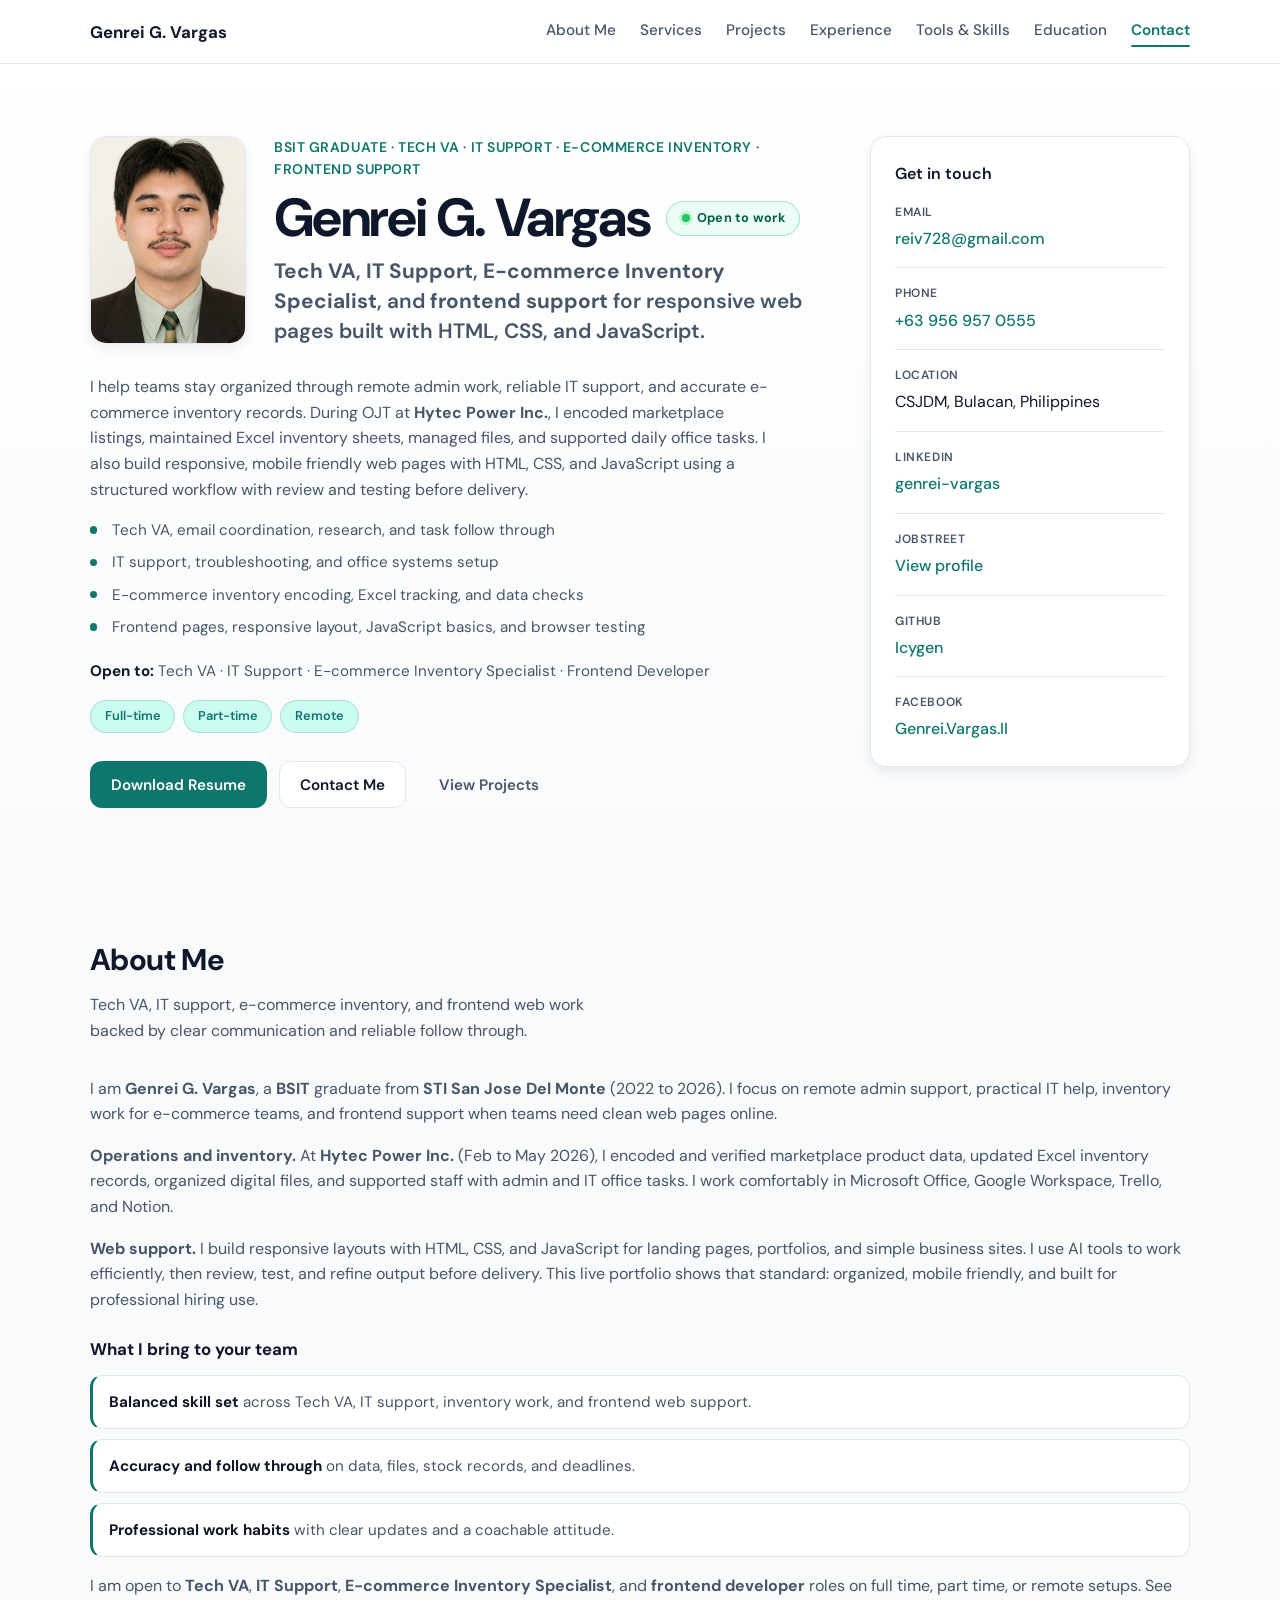
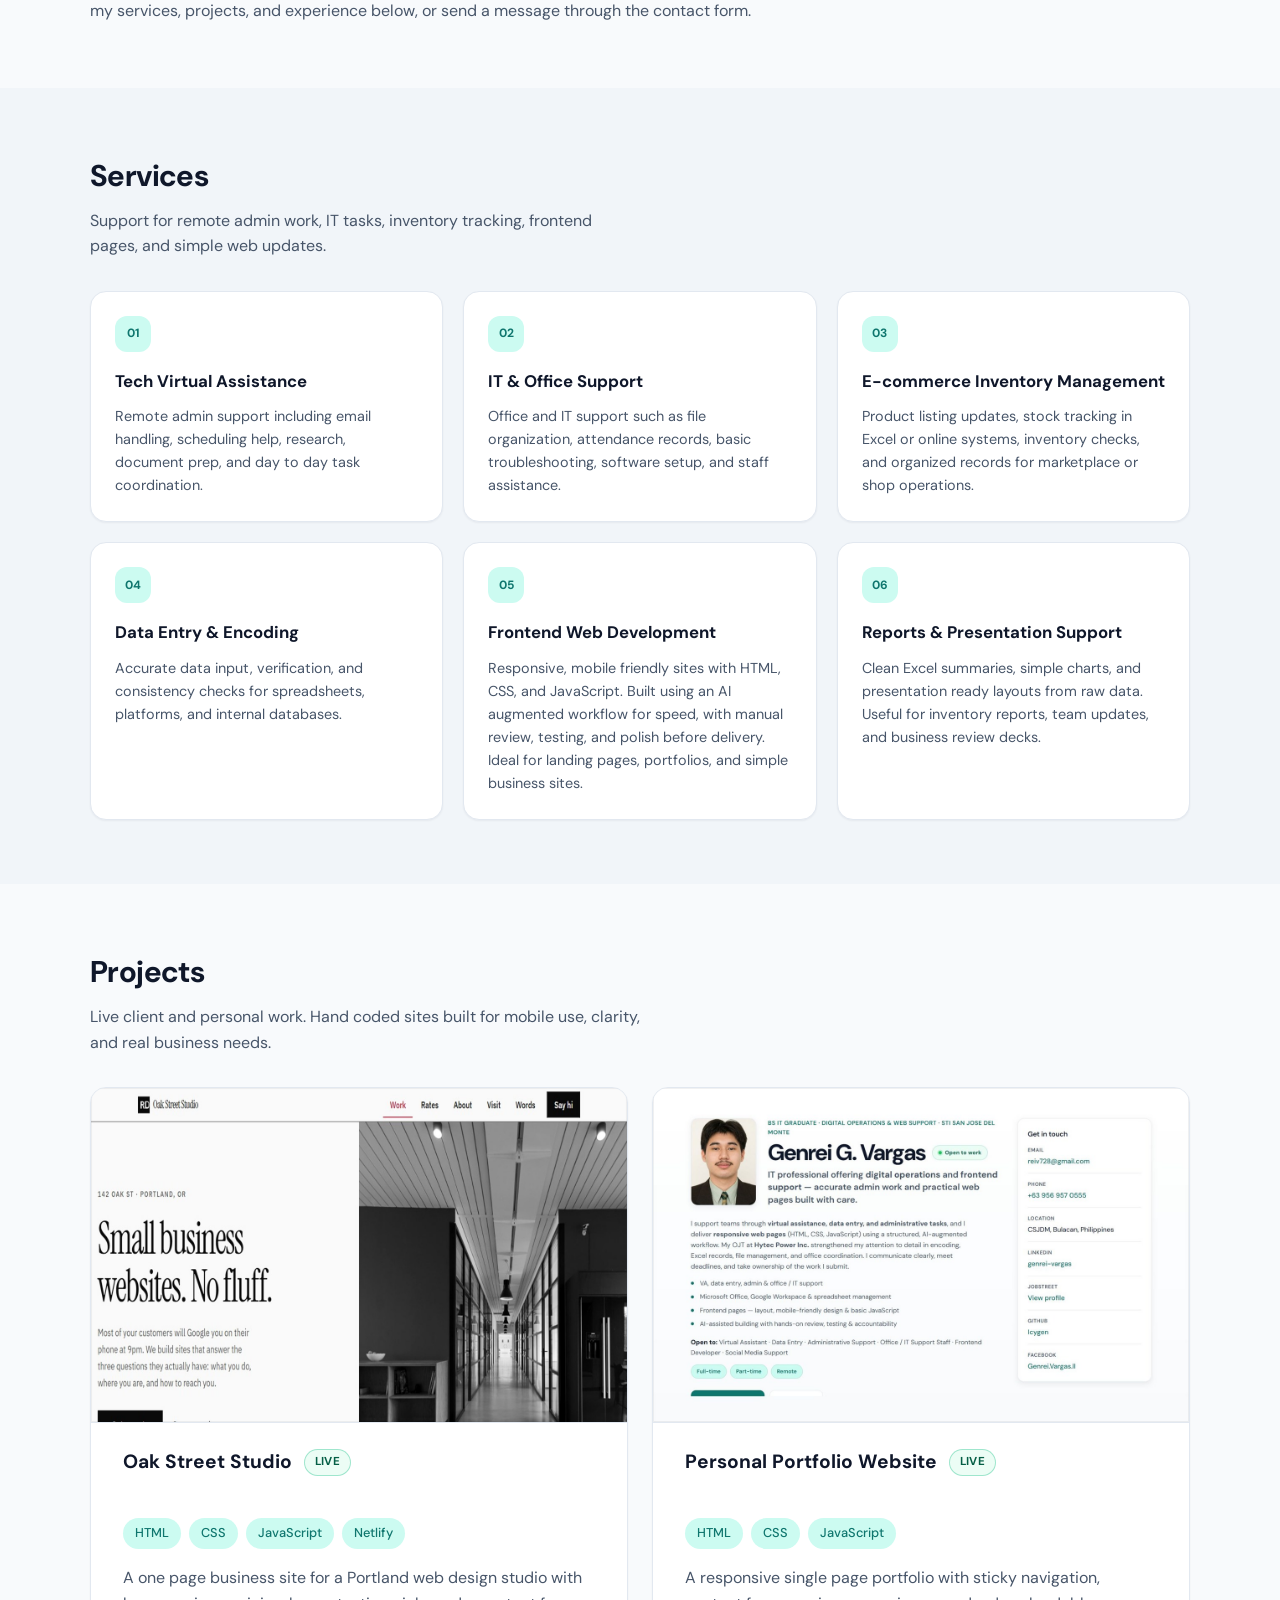
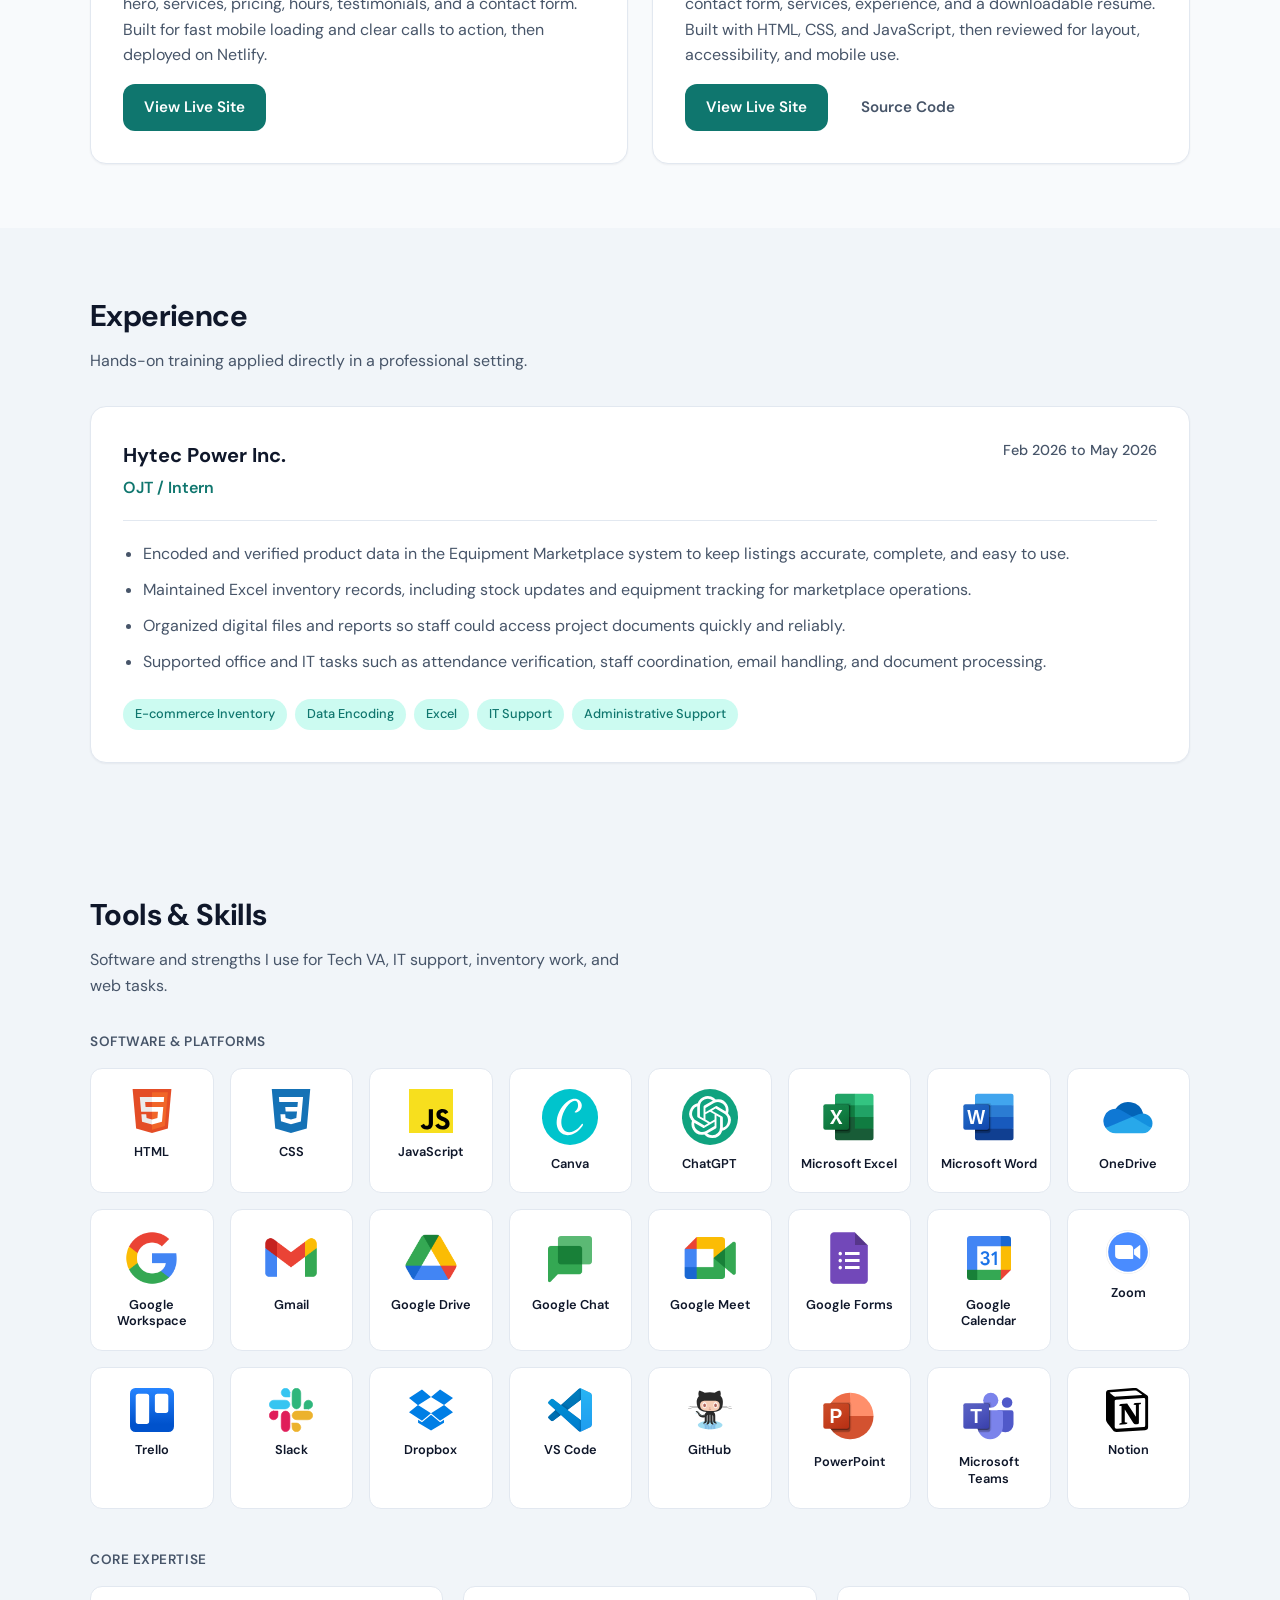
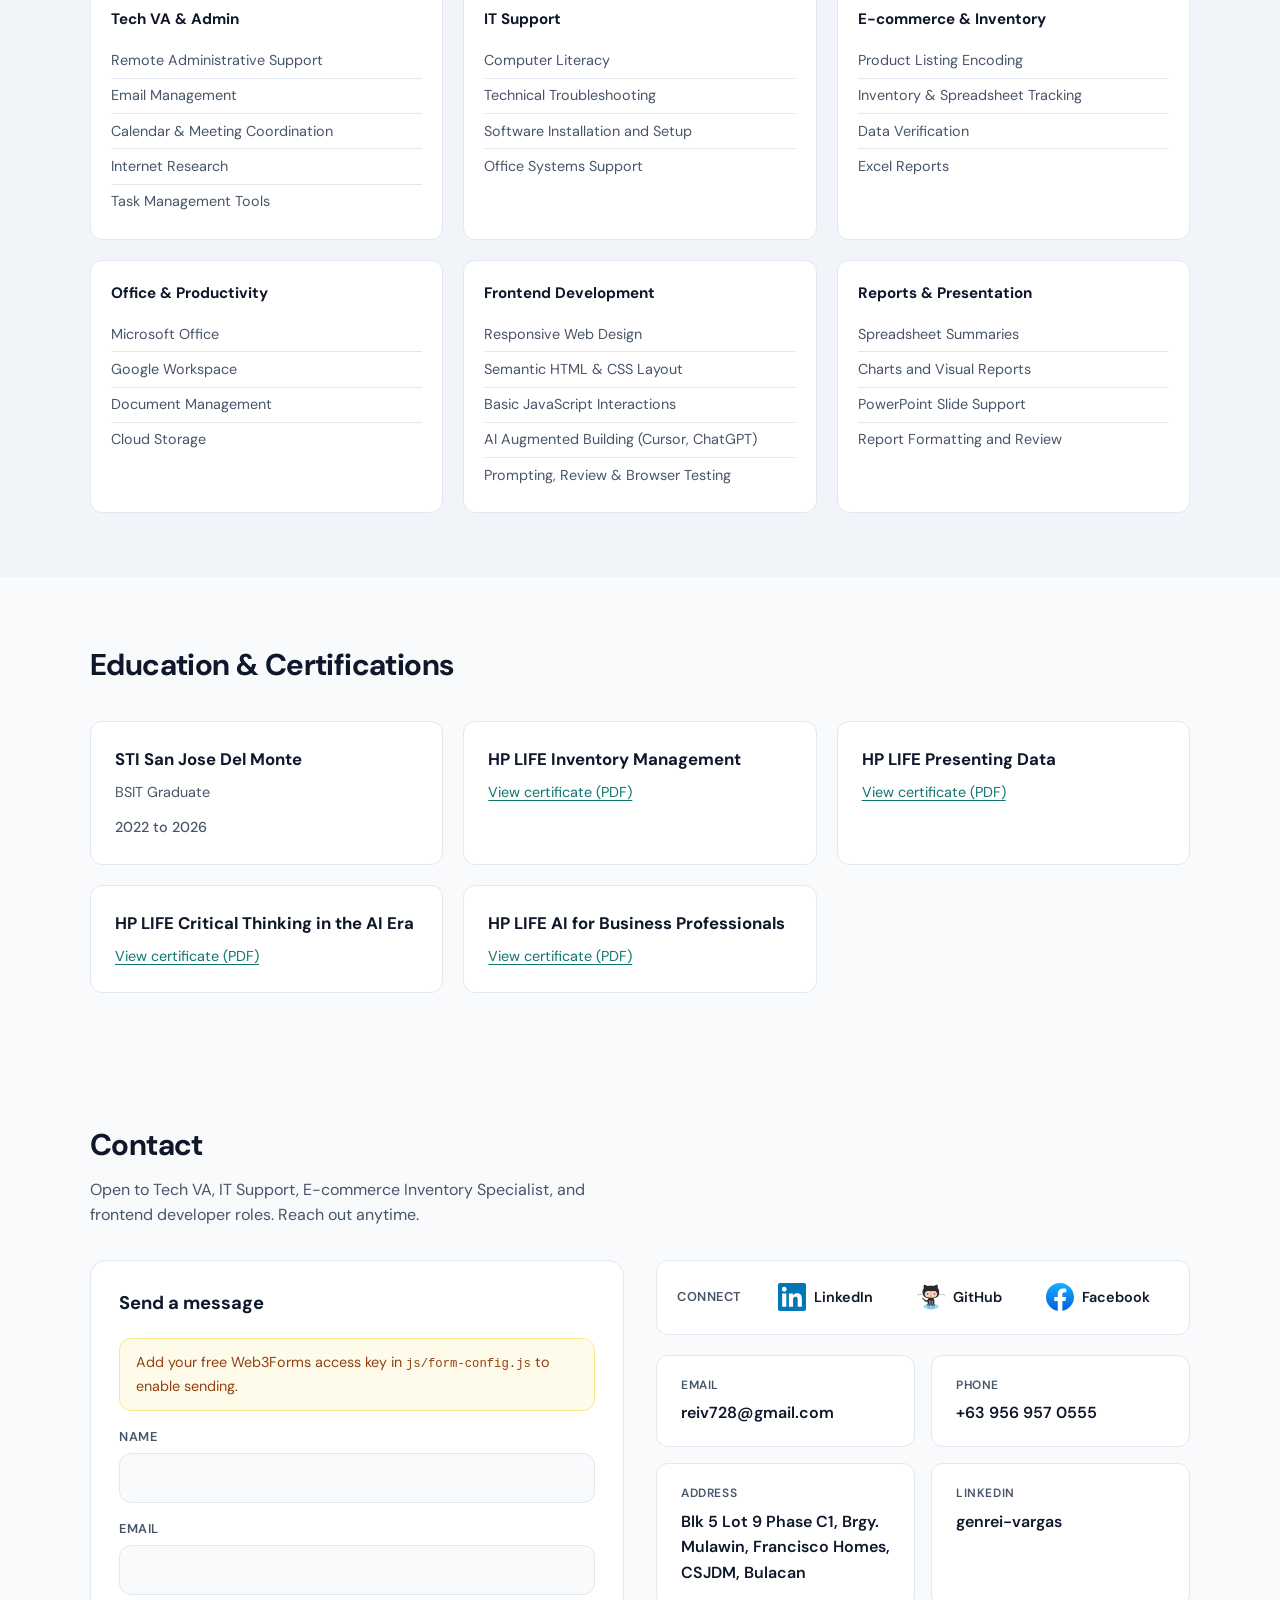
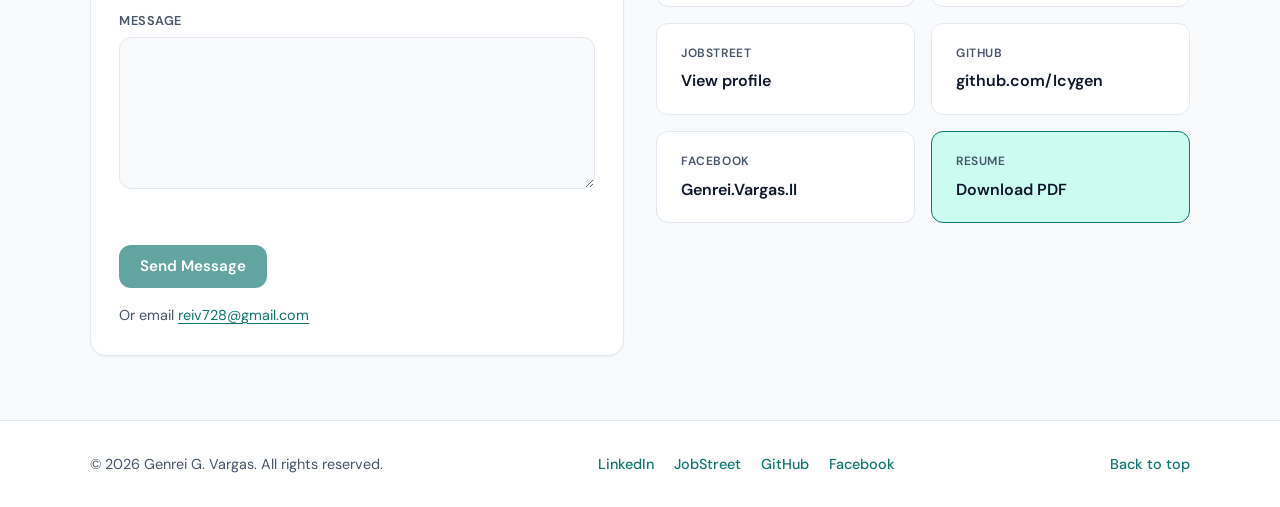
==== commit 9304544d: "Add Reports and Presentation cards and restore frontend mentions across the site. Keep Tech VA posit" ====
--- a/index.html
+++ b/index.html
@@ -5,7 +5,7 @@
     <meta name="viewport" content="width=device-width, initial-scale=1.0" />
     <meta
       name="description"
-      content="Genrei G. Vargas, BSIT graduate. Tech VA, IT Support, and E-commerce Inventory Specialist. OJT at Hytec Power Inc. Open to full time, part time, and remote roles."
+      content="Genrei G. Vargas, BSIT graduate. Tech VA, IT Support, E-commerce Inventory Specialist, and frontend web support. OJT at Hytec Power Inc. Open to full time, part time, and remote roles."
     />
     <meta name="author" content="Genrei G. Vargas" />
     <title>Genrei G. Vargas | Portfolio</title>
@@ -16,7 +16,7 @@
     <meta property="og:title" content="Genrei G. Vargas | Portfolio" />
     <meta
       property="og:description"
-      content="BSIT graduate for Tech VA, IT Support, and E-commerce Inventory Specialist roles. OJT at Hytec Power Inc. Open to full time, part time, and remote work in the Philippines."
+      content="BSIT graduate for Tech VA, IT Support, E-commerce Inventory Specialist, and frontend web support roles. OJT at Hytec Power Inc. Open to full time, part time, and remote work in the Philippines."
     />
     <meta
       property="og:image"
@@ -24,14 +24,14 @@
     />
     <meta property="og:image:width" content="1200" />
     <meta property="og:image:height" content="630" />
-    <meta property="og:image:alt" content="Genrei G. Vargas portfolio for Tech VA, IT Support, and E-commerce Inventory Specialist roles" />
+    <meta property="og:image:alt" content="Genrei G. Vargas portfolio for Tech VA, IT Support, E-commerce Inventory, and frontend roles" />
     <meta property="og:url" content="https://icygen.github.io/WebPortfolio/" />
     <meta property="og:locale" content="en_PH" />
     <meta name="twitter:card" content="summary_large_image" />
     <meta name="twitter:title" content="Genrei G. Vargas | Portfolio" />
     <meta
       name="twitter:description"
-      content="BSIT graduate for Tech VA, IT Support, and E-commerce inventory work. Based in Bulacan, Philippines."
+      content="BSIT graduate for Tech VA, IT Support, e-commerce inventory, and frontend web work. Based in Bulacan, Philippines."
     />
     <meta
       name="twitter:image"
@@ -45,7 +45,8 @@
         "jobTitle": [
           "Tech Virtual Assistant",
           "IT Support Specialist",
-          "E-commerce Inventory Specialist"
+          "E-commerce Inventory Specialist",
+          "Frontend Developer"
         ],
         "description": "BSIT graduate offering tech virtual assistance, IT support, e-commerce inventory management, and practical frontend web work in the Philippines.",
         "email": "reiv728@gmail.com",
@@ -135,16 +136,16 @@
                 />
               </figure>
               <div class="hero-intro-text">
-                <p class="eyebrow">BSIT Graduate &middot; Tech VA &middot; IT Support &middot; E-commerce Inventory Specialist</p>
+                <p class="eyebrow">BSIT Graduate &middot; Tech VA &middot; IT Support &middot; E-commerce Inventory &middot; Frontend Support</p>
                 <div class="hero-title-row">
                   <h1 id="hero-heading">Genrei G. Vargas</h1>
                   <span class="status-pill" role="status">Open to work</span>
                 </div>
                 <p class="hero-tagline">
-                  <strong>Tech VA</strong>, <strong>IT Support</strong>, and
-                  <strong>E-commerce Inventory Specialist</strong> with hands-on OJT
-                  experience in marketplace data, Excel inventory tracking, and office
-                  coordination.
+                  <strong>Tech VA</strong>, <strong>IT Support</strong>,
+                  <strong>E-commerce Inventory Specialist</strong>, and
+                  <strong>frontend support</strong> for responsive web pages built
+                  with HTML, CSS, and JavaScript.
                 </p>
               </div>
             </div>
@@ -154,18 +155,19 @@
               support, and accurate e-commerce inventory records. During OJT at
               <strong>Hytec Power Inc.</strong>, I encoded marketplace listings,
               maintained Excel inventory sheets, managed files, and supported daily
-              office tasks. I also build simple, mobile friendly web pages with HTML,
-              CSS, and JavaScript when needed.
+              office tasks. I also build responsive, mobile friendly web pages with
+              HTML, CSS, and JavaScript using a structured workflow with review and
+              testing before delivery.
             </p>
             <ul class="hero-highlights" aria-label="Key strengths">
               <li>Tech VA, email coordination, research, and task follow through</li>
               <li>IT support, troubleshooting, and office systems setup</li>
               <li>E-commerce inventory encoding, Excel tracking, and data checks</li>
-              <li>Frontend pages with layout review, testing, and clean handoff</li>
+              <li>Frontend pages, responsive layout, JavaScript basics, and browser testing</li>
             </ul>
             <p class="hero-open">
               <strong>Open to:</strong> Tech VA &middot; IT Support &middot;
-              E-commerce Inventory Specialist
+              E-commerce Inventory Specialist &middot; Frontend Developer
             </p>
             <ul class="availability-list" aria-label="Work availability">
               <li><span class="availability-pill">Full-time</span></li>
@@ -242,16 +244,17 @@
           <header class="section-header reveal">
             <h2 id="about-heading">About Me</h2>
             <p class="section-lead">
-              Tech VA, IT support, and e-commerce inventory work backed by clear
-              communication and reliable follow through.
+              Tech VA, IT support, e-commerce inventory, and frontend web work backed
+              by clear communication and reliable follow through.
             </p>
           </header>
           <div class="about-content reveal">
             <p>
               I am <strong>Genrei G. Vargas</strong>, a <strong>BSIT</strong>
               graduate from <strong>STI San Jose Del Monte</strong> (2022 to 2026).
-              I focus on remote admin support, practical IT help, and inventory work
-              for e-commerce and office teams.
+              I focus on remote admin support, practical IT help, inventory work for
+              e-commerce teams, and frontend support when teams need clean web pages
+              online.
             </p>
             <p>
               <strong>Operations and inventory.</strong> At
@@ -262,17 +265,17 @@
               and Notion.
             </p>
             <p>
-              <strong>Web support.</strong> When teams need a simple online presence,
-              I build responsive pages with HTML, CSS, and JavaScript. I use AI tools
-              to move faster, then review and test everything before delivery. This
-              portfolio shows that standard: organized, mobile friendly, and ready for
-              hiring review.
+              <strong>Web support.</strong> I build responsive layouts with HTML, CSS,
+              and JavaScript for landing pages, portfolios, and simple business sites.
+              I use AI tools to work efficiently, then review, test, and refine output
+              before delivery. This live portfolio shows that standard: organized,
+              mobile friendly, and built for professional hiring use.
             </p>
             <h3 class="about-subheading">What I bring to your team</h3>
             <ul class="about-highlights">
               <li>
-                <strong>Focused role fit</strong> for Tech VA, IT support, and
-                inventory work without spreading too thin.
+                <strong>Balanced skill set</strong> across Tech VA, IT support,
+                inventory work, and frontend web support.
               </li>
               <li>
                 <strong>Accuracy and follow through</strong> on data, files, stock
@@ -284,10 +287,11 @@
               </li>
             </ul>
             <p>
-              I am open to <strong>Tech VA</strong>, <strong>IT Support</strong>, and
-              <strong>E-commerce Inventory Specialist</strong> roles on full time,
-              part time, or remote setups. See my services and experience below, or
-              send a message through the contact form.
+              I am open to <strong>Tech VA</strong>, <strong>IT Support</strong>,
+              <strong>E-commerce Inventory Specialist</strong>, and
+              <strong>frontend developer</strong> roles on full time, part time, or
+              remote setups. See my services, projects, and experience below, or send
+              a message through the contact form.
             </p>
           </div>
         </div>
@@ -302,8 +306,8 @@
           <header class="section-header reveal">
             <h2 id="services-heading">Services</h2>
             <p class="section-lead">
-              Support for remote admin work, IT tasks, inventory tracking, and simple
-              web updates.
+              Support for remote admin work, IT tasks, inventory tracking, frontend
+              pages, and simple web updates.
             </p>
           </header>
 
@@ -346,8 +350,18 @@
               <h3>Frontend Web Development</h3>
               <p>
                 Responsive, mobile friendly sites with HTML, CSS, and JavaScript.
-                Built with review and testing before delivery. Ideal for landing
-                pages, portfolios, and simple business sites.
+                Built using an AI augmented workflow for speed, with manual review,
+                testing, and polish before delivery. Ideal for landing pages,
+                portfolios, and simple business sites.
+              </p>
+            </article>
+            <article class="service-card">
+              <span class="service-icon" aria-hidden="true">06</span>
+              <h3>Reports &amp; Presentation Support</h3>
+              <p>
+                Clean Excel summaries, simple charts, and presentation ready
+                layouts from raw data. Useful for inventory reports, team updates,
+                and business review decks.
               </p>
             </article>
           </div>
@@ -445,8 +459,9 @@
               </div>
               <p>
                 A responsive single page portfolio with sticky navigation, contact
-                form, services, experience, and a downloadable resume. Built for
-                Tech VA, IT Support, and inventory focused hiring use.
+                form, services, experience, and a downloadable resume. Built with
+                HTML, CSS, and JavaScript, then reviewed for layout, accessibility,
+                and mobile use.
               </p>
               <div class="project-actions">
                 <a
@@ -682,7 +697,17 @@
                 <li>Responsive Web Design</li>
                 <li>Semantic HTML &amp; CSS Layout</li>
                 <li>Basic JavaScript Interactions</li>
-                <li>Browser Testing</li>
+                <li>AI Augmented Building (Cursor, ChatGPT)</li>
+                <li>Prompting, Review &amp; Browser Testing</li>
+              </ul>
+            </div>
+            <div class="skill-group">
+              <h3>Reports &amp; Presentation</h3>
+              <ul>
+                <li>Spreadsheet Summaries</li>
+                <li>Charts and Visual Reports</li>
+                <li>PowerPoint Slide Support</li>
+                <li>Report Formatting and Review</li>
               </ul>
             </div>
           </div>
@@ -762,8 +787,8 @@
           <header class="section-header reveal">
             <h2 id="contact-heading">Contact</h2>
             <p class="section-lead">
-              Open to Tech VA, IT Support, and E-commerce Inventory Specialist roles.
-              Reach out anytime.
+              Open to Tech VA, IT Support, E-commerce Inventory Specialist, and
+              frontend developer roles. Reach out anytime.
             </p>
           </header>
 
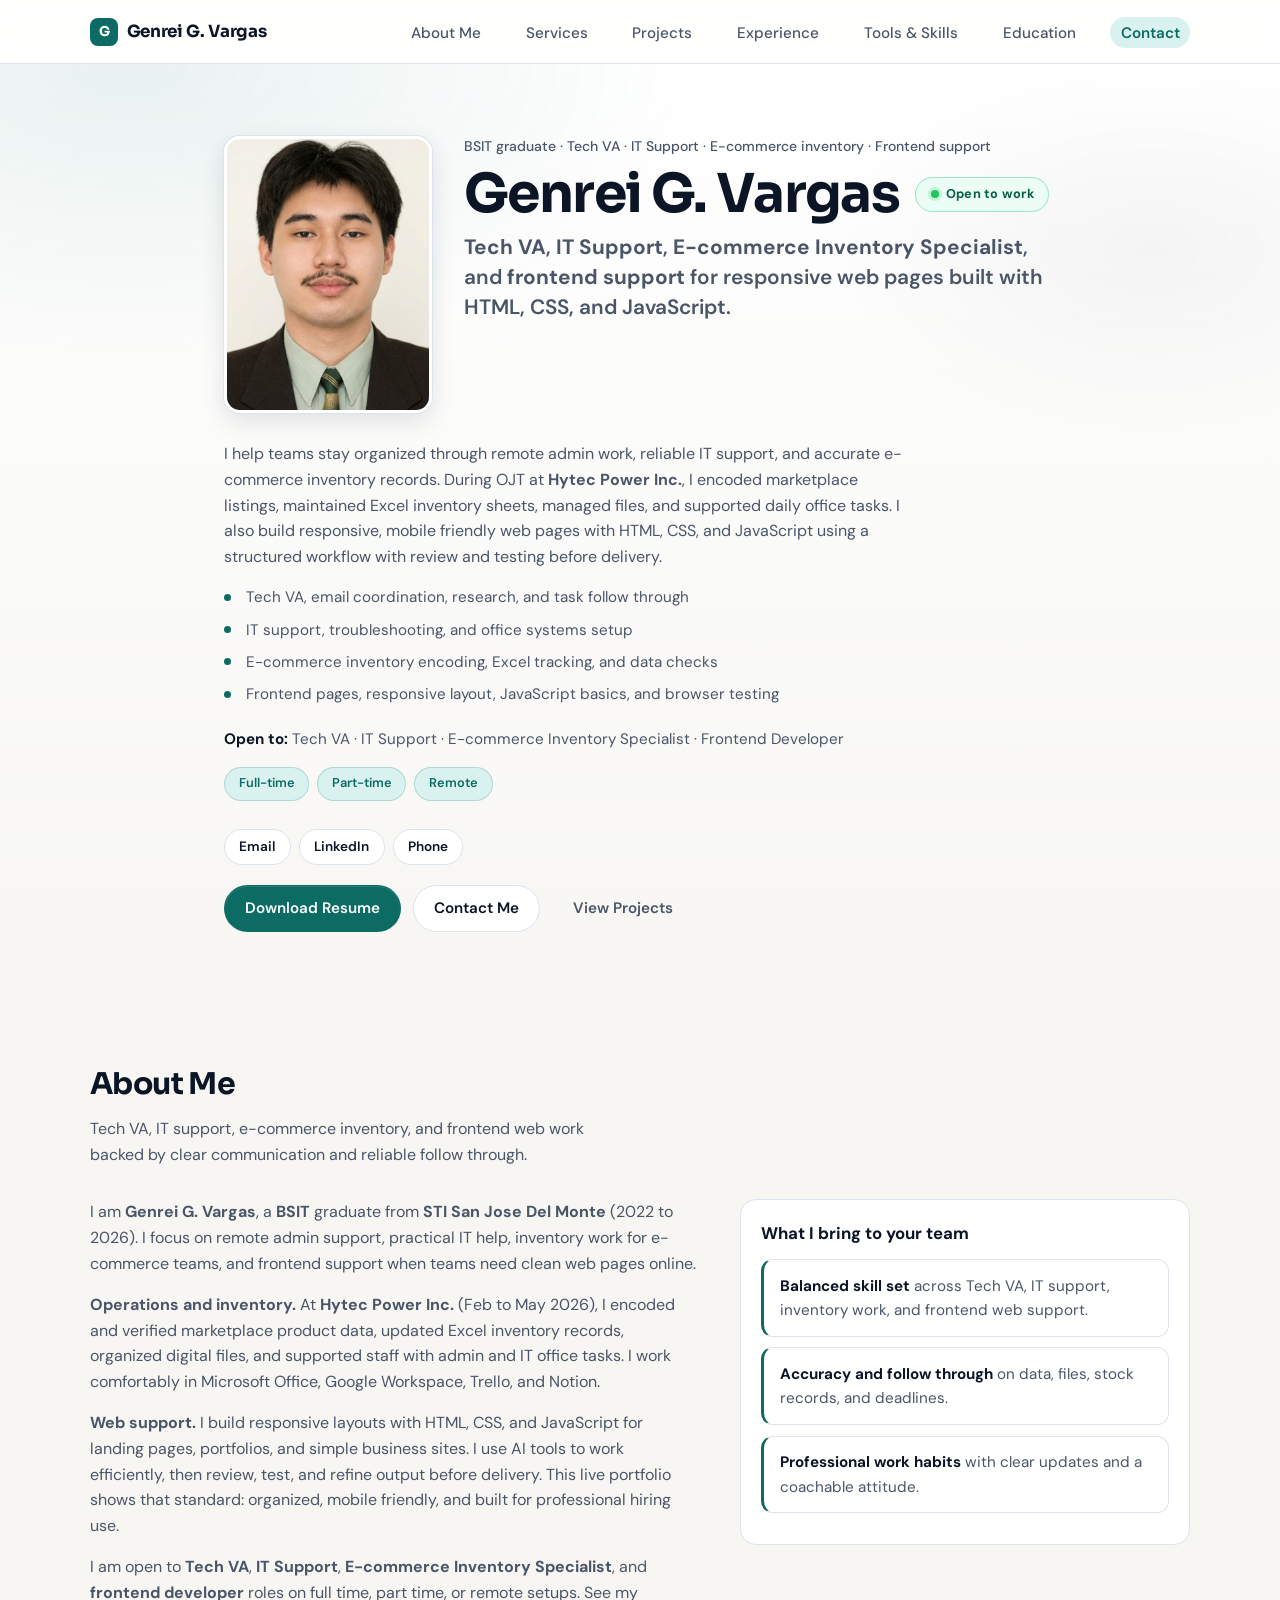
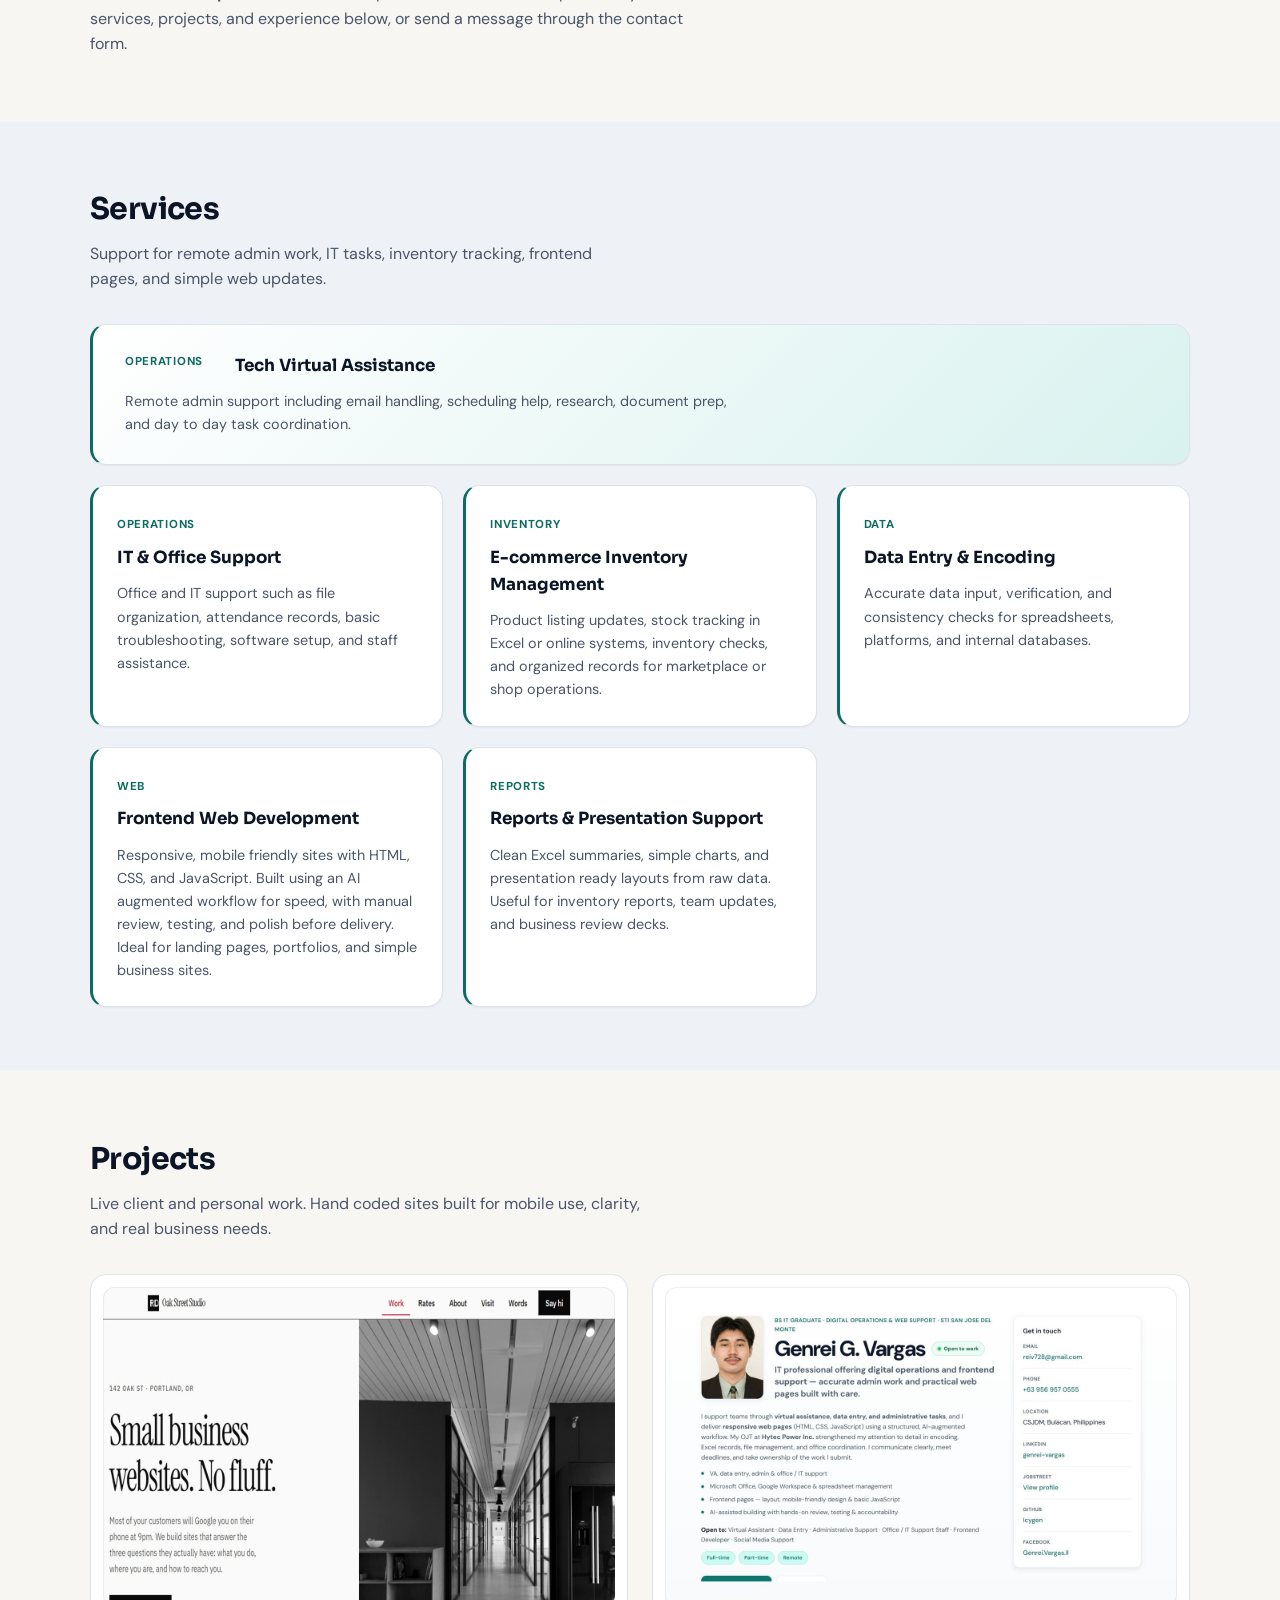
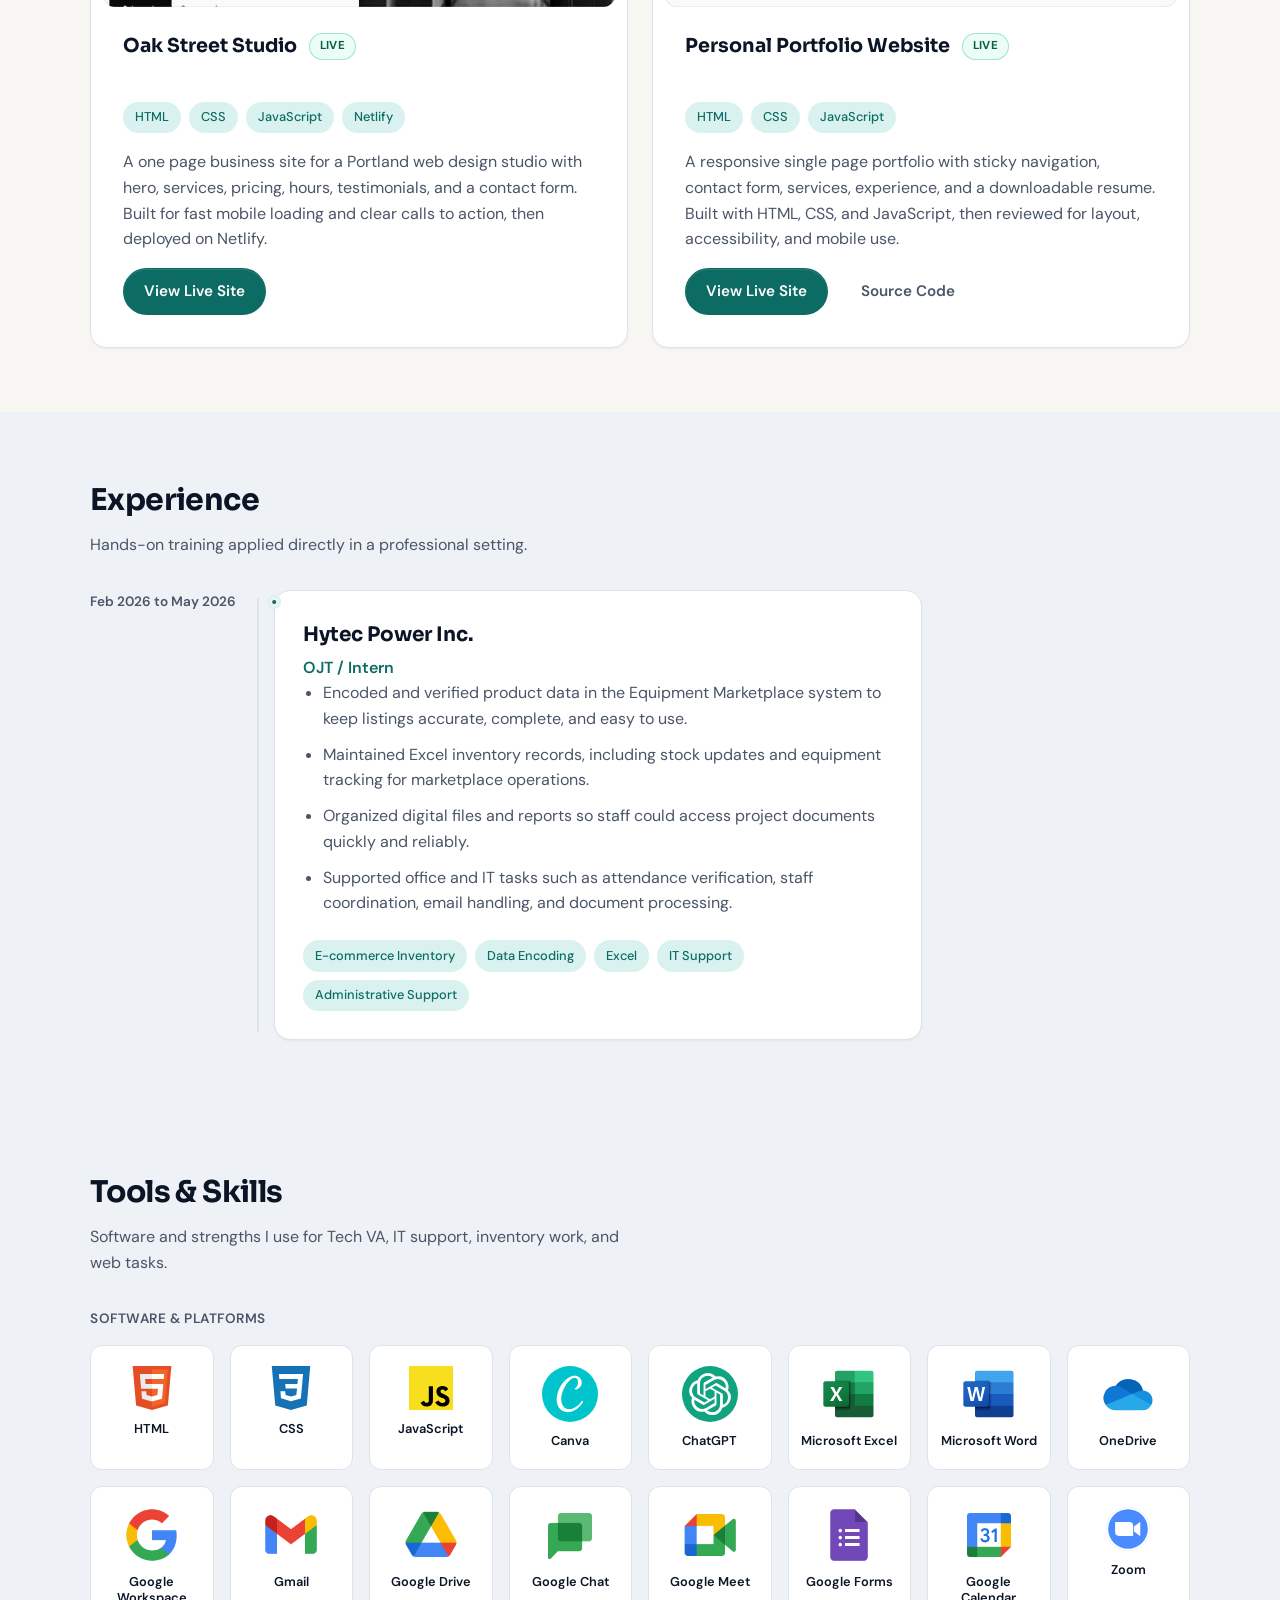
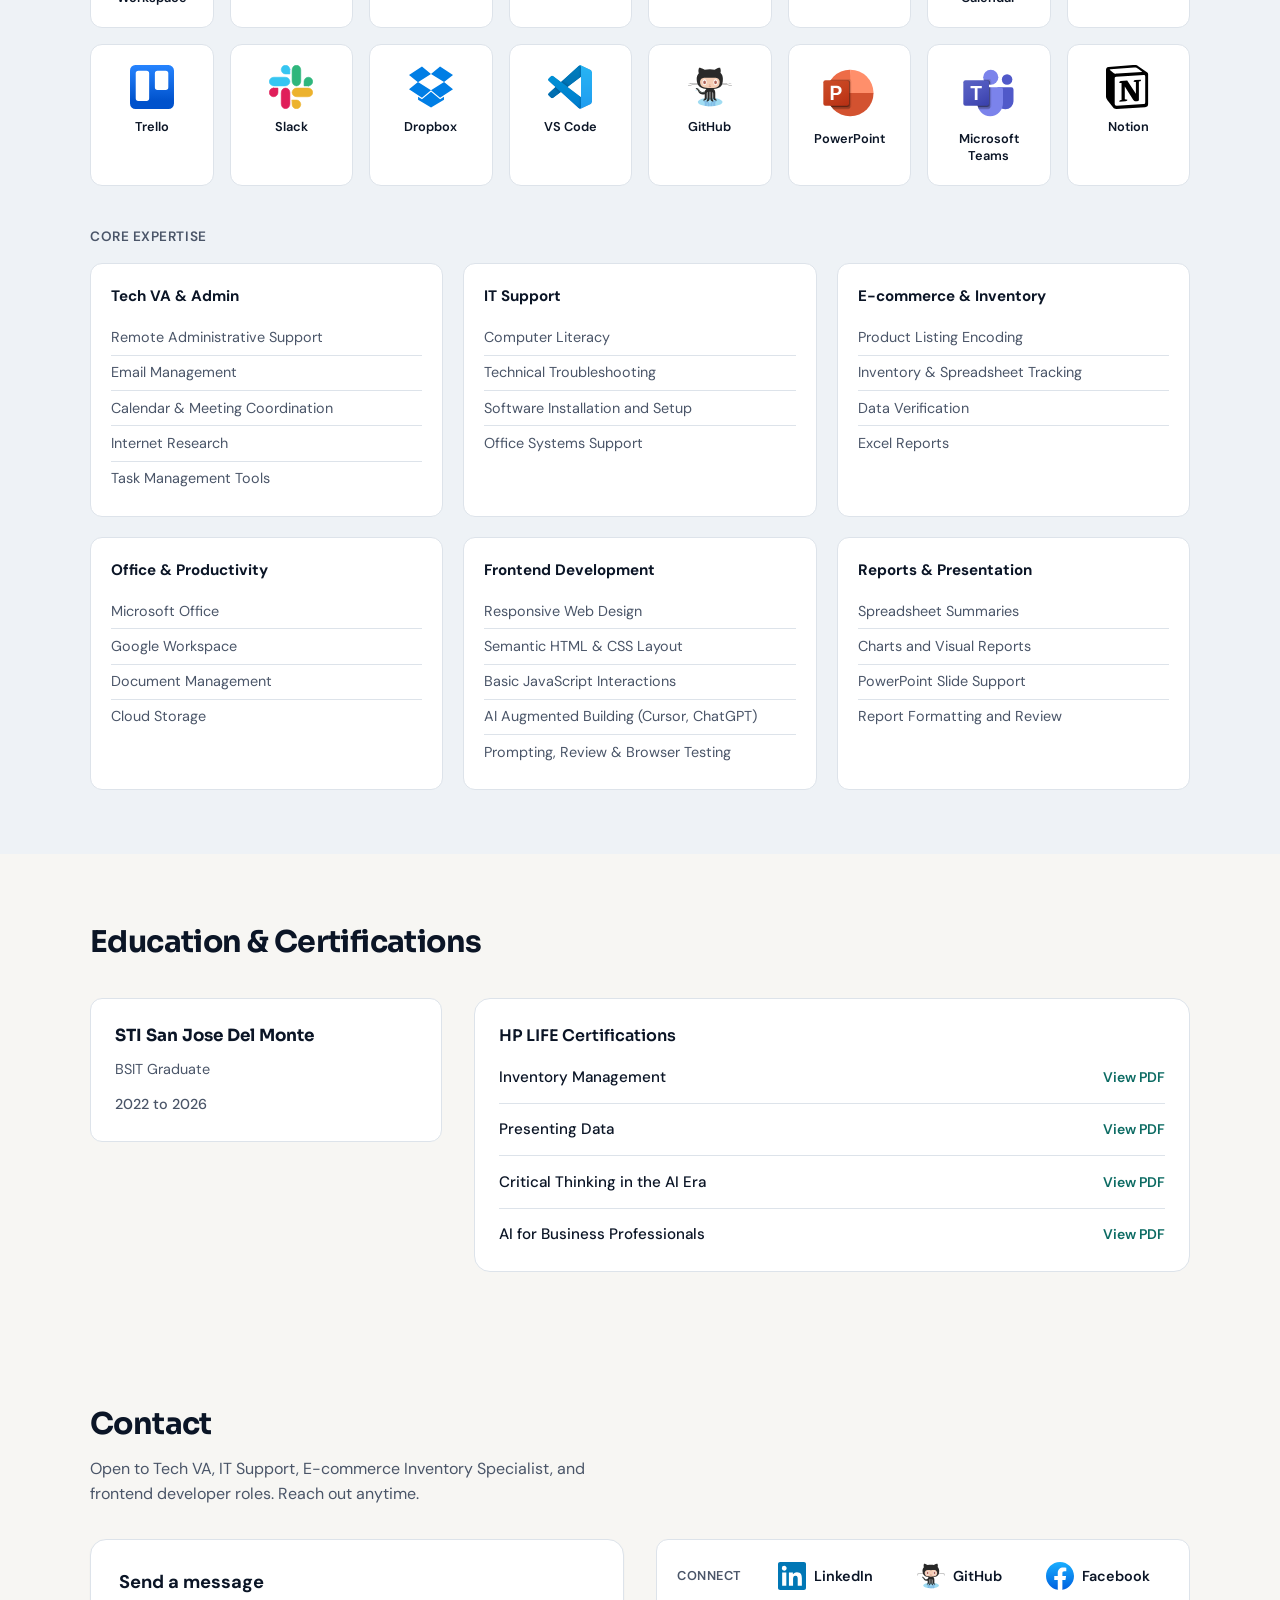
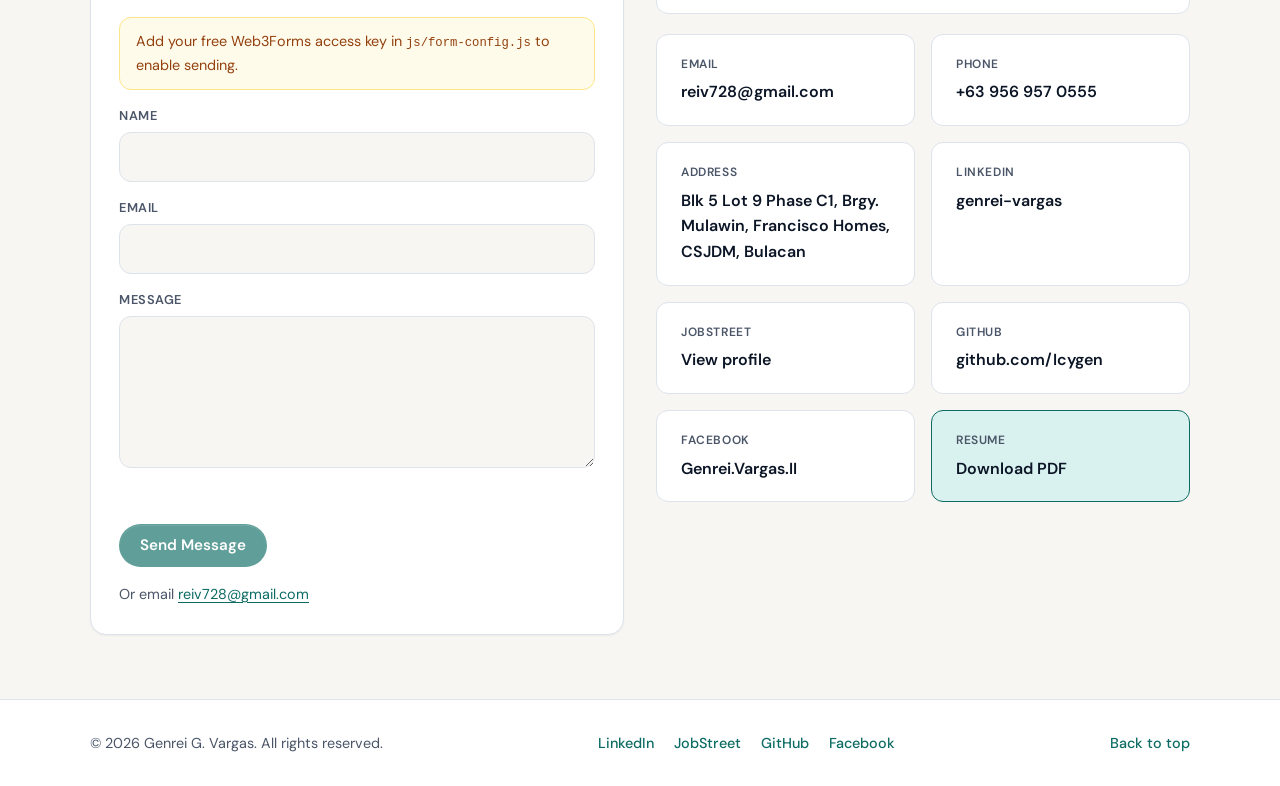
==== commit 0623927d: "Refresh portfolio UI with Sora typography, hero layout, and varied section designs. Replace generic " ====
--- a/index.html
+++ b/index.html
@@ -84,7 +84,7 @@
     <link rel="preconnect" href="https://fonts.googleapis.com" />
     <link rel="preconnect" href="https://fonts.gstatic.com" crossorigin />
     <link
-      href="https://fonts.googleapis.com/css2?family=DM+Sans:ital,opsz,wght@0,9..40,400;0,9..40,500;0,9..40,600;0,9..40,700;1,9..40,400&display=swap"
+      href="https://fonts.googleapis.com/css2?family=DM+Sans:ital,opsz,wght@0,9..40,400;0,9..40,500;0,9..40,600;0,9..40,700;1,9..40,400&family=Sora:wght@600;700&display=swap"
       rel="stylesheet"
     />
     <link rel="stylesheet" href="css/style.css" />
@@ -94,7 +94,7 @@
 
     <header class="site-header" id="top">
       <div class="container header-inner">
-        <a class="logo" href="#top">Genrei G. Vargas</a>
+        <a class="logo" href="#top"><span class="logo-mark" aria-hidden="true">G</span> Genrei G. Vargas</a>
         <button
           class="nav-toggle"
           type="button"
@@ -122,34 +122,33 @@
 
     <main id="main">
       <section class="hero" aria-labelledby="hero-heading">
-        <div class="container hero-grid">
-          <div class="hero-main">
-            <div class="hero-intro reveal">
-              <figure class="hero-photo">
-                <img
-                  src="images/genrei-profile.jpg"
-                  alt="Genrei G. Vargas professional headshot"
-                  width="240"
-                  height="320"
-                  loading="eager"
-                  decoding="async"
-                />
-              </figure>
-              <div class="hero-intro-text">
-                <p class="eyebrow">BSIT Graduate &middot; Tech VA &middot; IT Support &middot; E-commerce Inventory &middot; Frontend Support</p>
-                <div class="hero-title-row">
-                  <h1 id="hero-heading">Genrei G. Vargas</h1>
-                  <span class="status-pill" role="status">Open to work</span>
-                </div>
-                <p class="hero-tagline">
-                  <strong>Tech VA</strong>, <strong>IT Support</strong>,
-                  <strong>E-commerce Inventory Specialist</strong>, and
-                  <strong>frontend support</strong> for responsive web pages built
-                  with HTML, CSS, and JavaScript.
-                </p>
-              </div>
-            </div>
-            <div class="hero-body reveal">
+        <div class="container hero-shell">
+          <div class="hero-intro reveal">
+            <figure class="hero-photo">
+              <img
+                src="images/genrei-profile.jpg"
+                alt="Genrei G. Vargas professional headshot"
+                width="240"
+                height="320"
+                loading="eager"
+                decoding="async"
+              />
+            </figure>
+            <div class="hero-intro-text">
+              <p class="eyebrow">BSIT graduate &middot; Tech VA &middot; IT Support &middot; E-commerce inventory &middot; Frontend support</p>
+              <div class="hero-title-row">
+                <h1 id="hero-heading">Genrei G. Vargas</h1>
+                <span class="status-pill" role="status">Open to work</span>
+              </div>
+              <p class="hero-tagline">
+                <strong>Tech VA</strong>, <strong>IT Support</strong>,
+                <strong>E-commerce Inventory Specialist</strong>, and
+                <strong>frontend support</strong> for responsive web pages built
+                with HTML, CSS, and JavaScript.
+              </p>
+            </div>
+          </div>
+          <div class="hero-body reveal">
             <p class="hero-summary">
               I help teams stay organized through remote admin work, reliable IT
               support, and accurate e-commerce inventory records. During OJT at
@@ -174,6 +173,17 @@
               <li><span class="availability-pill">Part-time</span></li>
               <li><span class="availability-pill">Remote</span></li>
             </ul>
+            <div class="hero-quick-links" aria-label="Quick contact">
+              <a class="hero-chip" href="mailto:reiv728@gmail.com">Email</a>
+              <a
+                class="hero-chip"
+                href="https://www.linkedin.com/in/genrei-vargas-b8557340b/"
+                target="_blank"
+                rel="noopener noreferrer"
+                >LinkedIn</a
+              >
+              <a class="hero-chip" href="tel:+639569570555">Phone</a>
+            </div>
             <div class="hero-actions">
               <a class="btn btn-primary" href="assets/Genrei_Updated.Resume.pdf" download>
                 Download Resume
@@ -181,61 +191,7 @@
               <a class="btn btn-secondary" href="#contact">Contact Me</a>
               <a class="btn btn-ghost" href="#projects">View Projects</a>
             </div>
-            </div>
-          </div>
-          <aside class="hero-card reveal" aria-label="Quick contact">
-            <h2 class="hero-card-title">Get in touch</h2>
-            <ul class="contact-quick">
-              <li>
-                <span class="label">Email</span>
-                <a href="mailto:reiv728@gmail.com">reiv728@gmail.com</a>
-              </li>
-              <li>
-                <span class="label">Phone</span>
-                <a href="tel:+639569570555">+63 956 957 0555</a>
-              </li>
-              <li>
-                <span class="label">Location</span>
-                <span>CSJDM, Bulacan, Philippines</span>
-              </li>
-              <li>
-                <span class="label">LinkedIn</span>
-                <a
-                  href="https://www.linkedin.com/in/genrei-vargas-b8557340b/"
-                  target="_blank"
-                  rel="noopener noreferrer"
-                  >genrei-vargas</a
-                >
-              </li>
-              <li>
-                <span class="label">JobStreet</span>
-                <a
-                  href="https://ph.jobstreet.com/profiles/genrei-vargas-yXBqNlvX25"
-                  target="_blank"
-                  rel="noopener noreferrer"
-                  >View profile</a
-                >
-              </li>
-              <li>
-                <span class="label">GitHub</span>
-                <a
-                  href="https://github.com/Icygen"
-                  target="_blank"
-                  rel="noopener noreferrer"
-                  >Icygen</a
-                >
-              </li>
-              <li>
-                <span class="label">Facebook</span>
-                <a
-                  href="https://www.facebook.com/Genrei.Vargas.II"
-                  target="_blank"
-                  rel="noopener noreferrer"
-                  >Genrei.Vargas.II</a
-                >
-              </li>
-            </ul>
-          </aside>
+          </div>
         </div>
       </section>
 
@@ -248,7 +204,8 @@
               by clear communication and reliable follow through.
             </p>
           </header>
-          <div class="about-content reveal">
+          <div class="about-layout reveal">
+            <div class="about-main">
             <p>
               I am <strong>Genrei G. Vargas</strong>, a <strong>BSIT</strong>
               graduate from <strong>STI San Jose Del Monte</strong> (2022 to 2026).
@@ -271,6 +228,15 @@
               before delivery. This live portfolio shows that standard: organized,
               mobile friendly, and built for professional hiring use.
             </p>
+            <p>
+              I am open to <strong>Tech VA</strong>, <strong>IT Support</strong>,
+              <strong>E-commerce Inventory Specialist</strong>, and
+              <strong>frontend developer</strong> roles on full time, part time, or
+              remote setups. See my services, projects, and experience below, or send
+              a message through the contact form.
+            </p>
+            </div>
+            <aside class="about-aside">
             <h3 class="about-subheading">What I bring to your team</h3>
             <ul class="about-highlights">
               <li>
@@ -286,13 +252,7 @@
                 coachable attitude.
               </li>
             </ul>
-            <p>
-              I am open to <strong>Tech VA</strong>, <strong>IT Support</strong>,
-              <strong>E-commerce Inventory Specialist</strong>, and
-              <strong>frontend developer</strong> roles on full time, part time, or
-              remote setups. See my services, projects, and experience below, or send
-              a message through the contact form.
-            </p>
+            </aside>
           </div>
         </div>
       </section>
@@ -312,8 +272,8 @@
           </header>
 
           <div class="services-grid reveal">
-            <article class="service-card">
-              <span class="service-icon" aria-hidden="true">01</span>
+            <article class="service-card service-card--featured">
+              <span class="service-label">Operations</span>
               <h3>Tech Virtual Assistance</h3>
               <p>
                 Remote admin support including email handling, scheduling help,
@@ -321,7 +281,7 @@
               </p>
             </article>
             <article class="service-card">
-              <span class="service-icon" aria-hidden="true">02</span>
+              <span class="service-label">Operations</span>
               <h3>IT &amp; Office Support</h3>
               <p>
                 Office and IT support such as file organization, attendance records,
@@ -329,7 +289,7 @@
               </p>
             </article>
             <article class="service-card">
-              <span class="service-icon" aria-hidden="true">03</span>
+              <span class="service-label">Inventory</span>
               <h3>E-commerce Inventory Management</h3>
               <p>
                 Product listing updates, stock tracking in Excel or online systems,
@@ -338,7 +298,7 @@
               </p>
             </article>
             <article class="service-card">
-              <span class="service-icon" aria-hidden="true">04</span>
+              <span class="service-label">Data</span>
               <h3>Data Entry &amp; Encoding</h3>
               <p>
                 Accurate data input, verification, and consistency checks for
@@ -346,7 +306,7 @@
               </p>
             </article>
             <article class="service-card">
-              <span class="service-icon" aria-hidden="true">05</span>
+              <span class="service-label">Web</span>
               <h3>Frontend Web Development</h3>
               <p>
                 Responsive, mobile friendly sites with HTML, CSS, and JavaScript.
@@ -356,7 +316,7 @@
               </p>
             </article>
             <article class="service-card">
-              <span class="service-icon" aria-hidden="true">06</span>
+              <span class="service-label">Reports</span>
               <h3>Reports &amp; Presentation Support</h3>
               <p>
                 Clean Excel summaries, simple charts, and presentation ready
@@ -497,42 +457,42 @@
             </p>
           </header>
 
-          <article class="experience-card reveal">
-            <div class="experience-meta">
-              <div>
+          <div class="experience-timeline reveal">
+            <article class="experience-step">
+              <div class="experience-marker" aria-hidden="true">
+                <time class="period" datetime="2026-02/2026-05">Feb 2026 to May 2026</time>
+              </div>
+              <div class="experience-panel">
                 <h3>Hytec Power Inc.</h3>
                 <p class="role">OJT / Intern</p>
-              </div>
-              <time class="period" datetime="2026-02/2026-05"
-                >Feb 2026 to May 2026</time
-              >
-            </div>
-            <ul class="experience-list">
-              <li>
-                Encoded and verified product data in the Equipment Marketplace system
-                to keep listings accurate, complete, and easy to use.
-              </li>
-              <li>
-                Maintained Excel inventory records, including stock updates and
-                equipment tracking for marketplace operations.
-              </li>
-              <li>
-                Organized digital files and reports so staff could access project
-                documents quickly and reliably.
-              </li>
-              <li>
-                Supported office and IT tasks such as attendance verification, staff
-                coordination, email handling, and document processing.
-              </li>
-            </ul>
-            <div class="tag-list" aria-label="Skills used in this role">
-              <span class="tag">E-commerce Inventory</span>
-              <span class="tag">Data Encoding</span>
-              <span class="tag">Excel</span>
-              <span class="tag">IT Support</span>
-              <span class="tag">Administrative Support</span>
-            </div>
-          </article>
+                <ul class="experience-list">
+                  <li>
+                    Encoded and verified product data in the Equipment Marketplace system
+                    to keep listings accurate, complete, and easy to use.
+                  </li>
+                  <li>
+                    Maintained Excel inventory records, including stock updates and
+                    equipment tracking for marketplace operations.
+                  </li>
+                  <li>
+                    Organized digital files and reports so staff could access project
+                    documents quickly and reliably.
+                  </li>
+                  <li>
+                    Supported office and IT tasks such as attendance verification, staff
+                    coordination, email handling, and document processing.
+                  </li>
+                </ul>
+                <div class="tag-list" aria-label="Skills used in this role">
+                  <span class="tag">E-commerce Inventory</span>
+                  <span class="tag">Data Encoding</span>
+                  <span class="tag">Excel</span>
+                  <span class="tag">IT Support</span>
+                  <span class="tag">Administrative Support</span>
+                </div>
+              </div>
+            </article>
+          </div>
         </div>
       </section>
 
@@ -724,60 +684,54 @@
             <h2 id="education-heading">Education &amp; Certifications</h2>
           </header>
 
-          <div class="edu-grid reveal">
-            <article class="edu-card">
+          <div class="edu-layout reveal">
+            <article class="edu-card edu-card--degree">
               <h3>STI San Jose Del Monte</h3>
               <p class="edu-detail">BSIT Graduate</p>
               <time class="period" datetime="2022/2026">2022 to 2026</time>
             </article>
 
-            <article class="edu-card">
-              <h3>HP LIFE Inventory Management</h3>
-              <p class="edu-detail">
-                <a
-                  href="assets/certificates/hp-life-inventory-management.pdf"
-                  target="_blank"
-                  rel="noopener noreferrer"
-                  >View certificate (PDF)</a
-                >
-              </p>
-            </article>
-
-            <article class="edu-card">
-              <h3>HP LIFE Presenting Data</h3>
-              <p class="edu-detail">
-                <a
-                  href="assets/certificates/hp-life-presenting-data.pdf"
-                  target="_blank"
-                  rel="noopener noreferrer"
-                  >View certificate (PDF)</a
-                >
-              </p>
-            </article>
-
-            <article class="edu-card">
-              <h3>HP LIFE Critical Thinking in the AI Era</h3>
-              <p class="edu-detail">
-                <a
-                  href="assets/certificates/hp-life-critical-thinking-ai-era.pdf"
-                  target="_blank"
-                  rel="noopener noreferrer"
-                  >View certificate (PDF)</a
-                >
-              </p>
-            </article>
-
-            <article class="edu-card">
-              <h3>HP LIFE AI for Business Professionals</h3>
-              <p class="edu-detail">
-                <a
-                  href="assets/certificates/hp-life-ai-business-professionals.pdf"
-                  target="_blank"
-                  rel="noopener noreferrer"
-                  >View certificate (PDF)</a
-                >
-              </p>
-            </article>
+            <div class="cert-group">
+              <h3 class="cert-group-title">HP LIFE Certifications</h3>
+              <ul class="cert-list">
+                <li>
+                  <span class="cert-name">Inventory Management</span>
+                  <a
+                    href="assets/certificates/hp-life-inventory-management.pdf"
+                    target="_blank"
+                    rel="noopener noreferrer"
+                    >View PDF</a
+                  >
+                </li>
+                <li>
+                  <span class="cert-name">Presenting Data</span>
+                  <a
+                    href="assets/certificates/hp-life-presenting-data.pdf"
+                    target="_blank"
+                    rel="noopener noreferrer"
+                    >View PDF</a
+                  >
+                </li>
+                <li>
+                  <span class="cert-name">Critical Thinking in the AI Era</span>
+                  <a
+                    href="assets/certificates/hp-life-critical-thinking-ai-era.pdf"
+                    target="_blank"
+                    rel="noopener noreferrer"
+                    >View PDF</a
+                  >
+                </li>
+                <li>
+                  <span class="cert-name">AI for Business Professionals</span>
+                  <a
+                    href="assets/certificates/hp-life-ai-business-professionals.pdf"
+                    target="_blank"
+                    rel="noopener noreferrer"
+                    >View PDF</a
+                  >
+                </li>
+              </ul>
+            </div>
           </div>
         </div>
       </section>
--- a/css/style.css
+++ b/css/style.css
@@ -1,18 +1,19 @@
 /* Genrei G. Vargas — Portfolio */
 
 :root {
-  --color-bg: #f8fafc;
+  --color-bg: #f7f6f3;
   --color-surface: #ffffff;
-  --color-surface-alt: #f1f5f9;
-  --color-text: #0f172a;
-  --color-text-muted: #475569;
-  --color-border: #e2e8f0;
-  --color-accent: #0f766e;
-  --color-accent-hover: #0d9488;
-  --color-accent-soft: #ccfbf1;
+  --color-surface-alt: #eef2f6;
+  --color-text: #0b1526;
+  --color-text-muted: #4a5568;
+  --color-border: #dde3ea;
+  --color-accent: #0c6b63;
+  --color-accent-hover: #0e8076;
+  --color-accent-soft: #d9f2ef;
+  --font-display: "Sora", system-ui, sans-serif;
   --font-sans: "DM Sans", system-ui, -apple-system, sans-serif;
-  --shadow-sm: 0 1px 2px rgb(15 23 42 / 0.05);
-  --shadow-md: 0 4px 12px rgb(15 23 42 / 0.08);
+  --shadow-sm: 0 1px 2px rgb(11 21 38 / 0.05);
+  --shadow-md: 0 4px 16px rgb(11 21 38 / 0.08);
   --radius: 12px;
   --radius-lg: 16px;
   --header-h: 4rem;
@@ -98,10 +99,28 @@
 }
 
 .logo {
+  display: inline-flex;
+  align-items: center;
+  gap: 0.55rem;
+  font-family: var(--font-display);
   font-weight: 700;
   font-size: 1.05rem;
+  letter-spacing: -0.02em;
   color: var(--color-text);
   text-decoration: none;
+}
+
+.logo-mark {
+  display: inline-flex;
+  align-items: center;
+  justify-content: center;
+  width: 1.75rem;
+  height: 1.75rem;
+  font-size: 0.85rem;
+  font-weight: 700;
+  color: #fff;
+  background: var(--color-accent);
+  border-radius: 8px;
 }
 
 .logo:hover {
@@ -131,24 +150,33 @@
 .site-nav a.is-active {
   color: var(--color-accent);
   font-weight: 600;
+  background: var(--color-accent-soft);
+  border-radius: 999px;
 }
 
 .site-nav a.is-active::after {
-  content: "";
-  display: block;
-  width: 100%;
-  height: 2px;
-  margin-top: 0.15rem;
-  background: var(--color-accent);
-  border-radius: 1px;
+  display: none;
+}
+
+@media (min-width: 768px) {
+  .site-nav a {
+    padding: 0.35rem 0.65rem;
+    border-radius: 999px;
+    transition: background 0.2s, color 0.2s;
+  }
+
+  .site-nav a:hover,
+  .site-nav a:focus-visible {
+    background: rgb(12 107 99 / 0.08);
+  }
 }
 
 /* Scroll reveal */
 
 .reveal {
   opacity: 0;
-  transform: translateY(1.25rem);
-  transition: opacity 0.55s ease, transform 0.55s ease;
+  transform: translateY(0.75rem);
+  transition: opacity 0.5s ease, transform 0.5s ease;
 }
 
 .reveal.is-visible {
@@ -195,32 +223,22 @@
 /* Hero */
 
 .hero {
+  position: relative;
   padding: clamp(2.75rem, 6vw, 4.5rem) 0 clamp(3rem, 5vw, 4.5rem);
-  background: linear-gradient(180deg, var(--color-surface) 0%, var(--color-bg) 100%);
-}
-
-.hero-grid {
-  display: grid;
-  gap: 2rem;
-  align-items: start;
-}
-
-@media (min-width: 900px) {
-  .hero-grid {
-    grid-template-columns: 1fr minmax(17rem, 20rem);
-    gap: 2.5rem;
-    align-items: start;
-  }
-}
-
-.hero-main {
-  min-width: 0;
+  background:
+    radial-gradient(ellipse 80% 60% at 10% 0%, rgb(12 107 99 / 0.09), transparent 55%),
+    radial-gradient(ellipse 50% 40% at 90% 20%, rgb(11 21 38 / 0.04), transparent 50%),
+    linear-gradient(180deg, var(--color-surface) 0%, var(--color-bg) 100%);
+}
+
+.hero-shell {
+  max-width: 52rem;
 }
 
 .hero-intro {
   display: flex;
-  align-items: center;
-  gap: 1.25rem;
+  align-items: flex-start;
+  gap: 1.5rem;
   margin-bottom: 1.75rem;
 }
 
@@ -236,24 +254,31 @@
 
 .hero-photo img {
   display: block;
-  width: 7.25rem;
+  width: 9rem;
   height: auto;
   aspect-ratio: 3 / 4;
   object-fit: cover;
   object-position: center top;
   border-radius: var(--radius-lg);
-  border: 1px solid var(--color-border);
-  box-shadow: var(--shadow-md);
+  border: 3px solid var(--color-surface);
+  box-shadow:
+    0 0 0 1px var(--color-border),
+    0 8px 24px rgb(11 21 38 / 0.12);
 }
 
 @media (min-width: 600px) {
   .hero-intro {
-    gap: 1.75rem;
-    align-items: flex-start;
+    gap: 2rem;
   }
 
   .hero-photo img {
-    width: 9.75rem;
+    width: 11.5rem;
+  }
+}
+
+@media (min-width: 768px) {
+  .hero-photo img {
+    width: 13rem;
   }
 }
 
@@ -284,7 +309,8 @@
 
   .hero-open,
   .availability-list,
-  .hero-actions {
+  .hero-actions,
+  .hero-quick-links {
     justify-content: center;
   }
 
@@ -306,10 +332,11 @@
 .eyebrow {
   margin: 0 0 0.5rem;
   font-size: 0.875rem;
-  font-weight: 600;
-  letter-spacing: 0.04em;
-  text-transform: uppercase;
-  color: var(--color-accent);
+  font-weight: 500;
+  letter-spacing: 0;
+  text-transform: none;
+  color: var(--color-text-muted);
+  line-height: 1.5;
 }
 
 .hero-title-row {
@@ -322,6 +349,7 @@
 
 .hero h1 {
   margin: 0;
+  font-family: var(--font-display);
   font-size: clamp(2.35rem, 6vw, 3.35rem);
   line-height: 1.1;
   letter-spacing: -0.03em;
@@ -422,8 +450,35 @@
   font-weight: 600;
   color: var(--color-accent);
   background: var(--color-accent-soft);
-  border: 1px solid rgb(15 118 110 / 0.2);
+  border: 1px solid rgb(12 107 99 / 0.2);
   border-radius: 999px;
+}
+
+.hero-quick-links {
+  display: flex;
+  flex-wrap: wrap;
+  gap: 0.5rem;
+  margin: 0 0 1.25rem;
+}
+
+.hero-chip {
+  display: inline-flex;
+  align-items: center;
+  padding: 0.4rem 0.9rem;
+  font-size: 0.85rem;
+  font-weight: 600;
+  color: var(--color-text);
+  background: var(--color-surface);
+  border: 1px solid var(--color-border);
+  border-radius: 999px;
+  text-decoration: none;
+  transition: border-color 0.2s, color 0.2s, background 0.2s;
+}
+
+.hero-chip:hover {
+  color: var(--color-accent);
+  border-color: var(--color-accent);
+  background: var(--color-accent-soft);
 }
 
 .subsection-title {
@@ -500,9 +555,11 @@
   display: block;
   aspect-ratio: 16 / 10;
   overflow: hidden;
-  border-bottom: 1px solid var(--color-border);
   background: #e2e8f0;
   position: relative;
+  margin: 0.75rem 0.75rem 0;
+  border-radius: calc(var(--radius-lg) - 4px);
+  box-shadow: inset 0 0 0 1px rgb(11 21 38 / 0.06);
 }
 
 .project-shot::after {
@@ -510,7 +567,8 @@
   position: absolute;
   inset: 0;
   pointer-events: none;
-  box-shadow: inset 0 0 0 1px rgb(15 23 42 / 0.06);
+  box-shadow: inset 0 0 0 1px rgb(11 21 38 / 0.06);
+  border-radius: inherit;
 }
 
 .project-shot img {
@@ -539,6 +597,7 @@
 
 .project-meta h3 {
   margin: 0;
+  font-family: var(--font-display);
   font-size: 1.2rem;
 }
 
@@ -672,6 +731,8 @@
 .btn-primary {
   background: var(--color-accent);
   color: #fff;
+  border-radius: 999px;
+  box-shadow: inset 0 1px 0 rgb(255 255 255 / 0.12);
 }
 
 .btn-primary:hover {
@@ -683,6 +744,7 @@
   background: var(--color-surface);
   color: var(--color-text);
   border-color: var(--color-border);
+  border-radius: 999px;
 }
 
 .btn-secondary:hover {
@@ -760,6 +822,7 @@
 
 .section-header h2 {
   margin: 0;
+  font-family: var(--font-display);
   font-size: clamp(1.5rem, 3vw, 1.875rem);
   letter-spacing: -0.02em;
 }
@@ -768,6 +831,39 @@
   margin: 0.5rem 0 0;
   color: var(--color-text-muted);
   max-width: 50ch;
+}
+
+.about-layout {
+  display: grid;
+  gap: 2rem;
+}
+
+@media (min-width: 900px) {
+  .about-layout {
+    grid-template-columns: 1.15fr 0.85fr;
+    gap: 2.5rem;
+    align-items: start;
+  }
+}
+
+.about-main p {
+  margin: 0;
+  color: var(--color-text-muted);
+}
+
+.about-main p + p {
+  margin-top: 1rem;
+}
+
+.about-aside {
+  padding: 1.25rem;
+  background: var(--color-surface);
+  border: 1px solid var(--color-border);
+  border-radius: var(--radius-lg);
+}
+
+.about-aside .about-subheading {
+  margin-top: 0;
 }
 
 .about-content p {
@@ -802,6 +898,10 @@
   border-left: 3px solid var(--color-accent);
 }
 
+.about-aside .about-highlights {
+  margin-bottom: 0;
+}
+
 .about-highlights li strong {
   color: var(--color-text);
 }
@@ -829,40 +929,60 @@
   padding: 1.5rem;
   background: var(--color-surface);
   border: 1px solid var(--color-border);
+  border-left: 3px solid var(--color-accent);
   border-radius: var(--radius-lg);
   box-shadow: var(--shadow-sm);
   transition: border-color 0.2s, box-shadow 0.2s;
 }
 
+@media (min-width: 900px) {
+  .service-card--featured {
+    grid-column: 1 / -1;
+    display: grid;
+    grid-template-columns: auto 1fr;
+    gap: 0 2rem;
+    align-items: start;
+    padding: 1.75rem 2rem;
+    background: linear-gradient(135deg, var(--color-surface) 0%, var(--color-accent-soft) 100%);
+  }
+
+  .service-card--featured .service-label {
+    grid-row: 1;
+    grid-column: 1;
+  }
+
+  .service-card--featured h3 {
+    grid-row: 1;
+    grid-column: 2;
+    margin-bottom: 0.35rem;
+  }
+
+  .service-card--featured p {
+    grid-row: 2;
+    grid-column: 1 / -1;
+    max-width: 62ch;
+  }
+}
+
+.service-label {
+  display: inline-block;
+  margin-bottom: 0.65rem;
+  font-size: 0.72rem;
+  font-weight: 700;
+  letter-spacing: 0.06em;
+  text-transform: uppercase;
+  color: var(--color-accent);
+}
+
+.service-card h3 {
+  margin: 0 0 0.65rem;
+  font-family: var(--font-display);
+  font-size: 1.05rem;
+}
+
 .service-card:hover {
   border-color: var(--color-accent);
   box-shadow: var(--shadow-md);
-  transform: translateY(-2px);
-}
-
-@media (prefers-reduced-motion: no-preference) {
-  .service-card {
-    transition: border-color 0.2s, box-shadow 0.2s, transform 0.2s;
-  }
-}
-
-.service-icon {
-  display: inline-flex;
-  align-items: center;
-  justify-content: center;
-  width: 2.25rem;
-  height: 2.25rem;
-  margin-bottom: 1rem;
-  font-size: 0.75rem;
-  font-weight: 700;
-  color: var(--color-accent);
-  background: var(--color-accent-soft);
-  border-radius: var(--radius);
-}
-
-.service-card h3 {
-  margin: 0 0 0.65rem;
-  font-size: 1.05rem;
 }
 
 .service-card p {
@@ -894,7 +1014,6 @@
 
 .tool-card:hover {
   border-color: var(--color-accent);
-  transform: translateY(-2px);
   box-shadow: var(--shadow-sm);
 }
 
@@ -998,19 +1117,81 @@
 
 /* Experience */
 
-.edu-card:hover,
-.experience-card:hover {
-  border-color: var(--color-accent);
-  box-shadow: var(--shadow-md);
-}
-
-.experience-card {
-  padding: 2rem;
+.experience-timeline {
+  position: relative;
+  max-width: 52rem;
+}
+
+.experience-step {
+  display: grid;
+  gap: 1.25rem;
+}
+
+@media (min-width: 768px) {
+  .experience-step {
+    grid-template-columns: 9.5rem 1fr;
+    gap: 2rem;
+  }
+
+  .experience-timeline::before {
+    content: "";
+    position: absolute;
+    left: 9.5rem;
+    top: 0.5rem;
+    bottom: 0.5rem;
+    width: 2px;
+    margin-left: 1rem;
+    background: var(--color-border);
+    transform: translateX(-50%);
+  }
+}
+
+.experience-marker {
+  position: relative;
+  padding-top: 0.15rem;
+}
+
+.experience-marker .period {
+  display: block;
+  font-size: 0.85rem;
+  font-weight: 600;
+  color: var(--color-text-muted);
+  line-height: 1.4;
+}
+
+@media (min-width: 768px) {
+  .experience-marker::after {
+    content: "";
+    position: absolute;
+    right: -2rem;
+    top: 0.45rem;
+    width: 0.65rem;
+    height: 0.65rem;
+    background: var(--color-accent);
+    border: 3px solid var(--color-surface-alt);
+    border-radius: 50%;
+    box-shadow: 0 0 0 2px var(--color-accent-soft);
+    transform: translateX(50%);
+  }
+}
+
+.experience-panel {
+  padding: 1.75rem;
   background: var(--color-surface);
   border: 1px solid var(--color-border);
   border-radius: var(--radius-lg);
   box-shadow: var(--shadow-sm);
-  transition: border-color 0.2s, box-shadow 0.2s;
+}
+
+.experience-panel h3 {
+  margin: 0;
+  font-family: var(--font-display);
+  font-size: 1.25rem;
+}
+
+.edu-card--degree:hover {
+  border-color: var(--color-accent);
+  box-shadow: var(--shadow-md);
 }
 
 .experience-meta {
@@ -1149,6 +1330,86 @@
 }
 
 /* Education */
+
+.edu-layout {
+  display: grid;
+  gap: 1.5rem;
+}
+
+@media (min-width: 768px) {
+  .edu-layout {
+    grid-template-columns: minmax(14rem, 22rem) 1fr;
+    gap: 2rem;
+    align-items: start;
+  }
+}
+
+.edu-card--degree {
+  padding: 1.75rem;
+  background: linear-gradient(160deg, var(--color-surface) 0%, var(--color-accent-soft) 100%);
+  border: 1px solid var(--color-border);
+  border-radius: var(--radius-lg);
+  transition: border-color 0.2s, box-shadow 0.2s;
+}
+
+.edu-card--degree h3 {
+  font-family: var(--font-display);
+}
+
+.cert-group {
+  padding: 1.5rem;
+  background: var(--color-surface);
+  border: 1px solid var(--color-border);
+  border-radius: var(--radius-lg);
+}
+
+.cert-group-title {
+  margin: 0 0 1rem;
+  font-family: var(--font-display);
+  font-size: 1rem;
+  font-weight: 600;
+}
+
+.cert-list {
+  margin: 0;
+  padding: 0;
+  list-style: none;
+}
+
+.cert-list li {
+  display: flex;
+  flex-wrap: wrap;
+  align-items: center;
+  justify-content: space-between;
+  gap: 0.5rem 1rem;
+  padding: 0.85rem 0;
+  border-bottom: 1px solid var(--color-border);
+}
+
+.cert-list li:last-child {
+  border-bottom: none;
+  padding-bottom: 0;
+}
+
+.cert-list li:first-child {
+  padding-top: 0;
+}
+
+.cert-name {
+  font-size: 0.95rem;
+  font-weight: 500;
+  color: var(--color-text);
+}
+
+.cert-list a {
+  font-size: 0.875rem;
+  font-weight: 600;
+  text-decoration: none;
+}
+
+.cert-list a:hover {
+  text-decoration: underline;
+}
 
 .edu-grid {
   display: grid;
@@ -1256,7 +1517,7 @@
 .form-field textarea:focus {
   outline: none;
   border-color: var(--color-accent);
-  box-shadow: 0 0 0 3px rgb(15 118 110 / 0.15);
+  box-shadow: 0 0 0 3px rgb(12 107 99 / 0.15);
 }
 
 /* Red border only after user tries to submit — not on empty fields at page load */
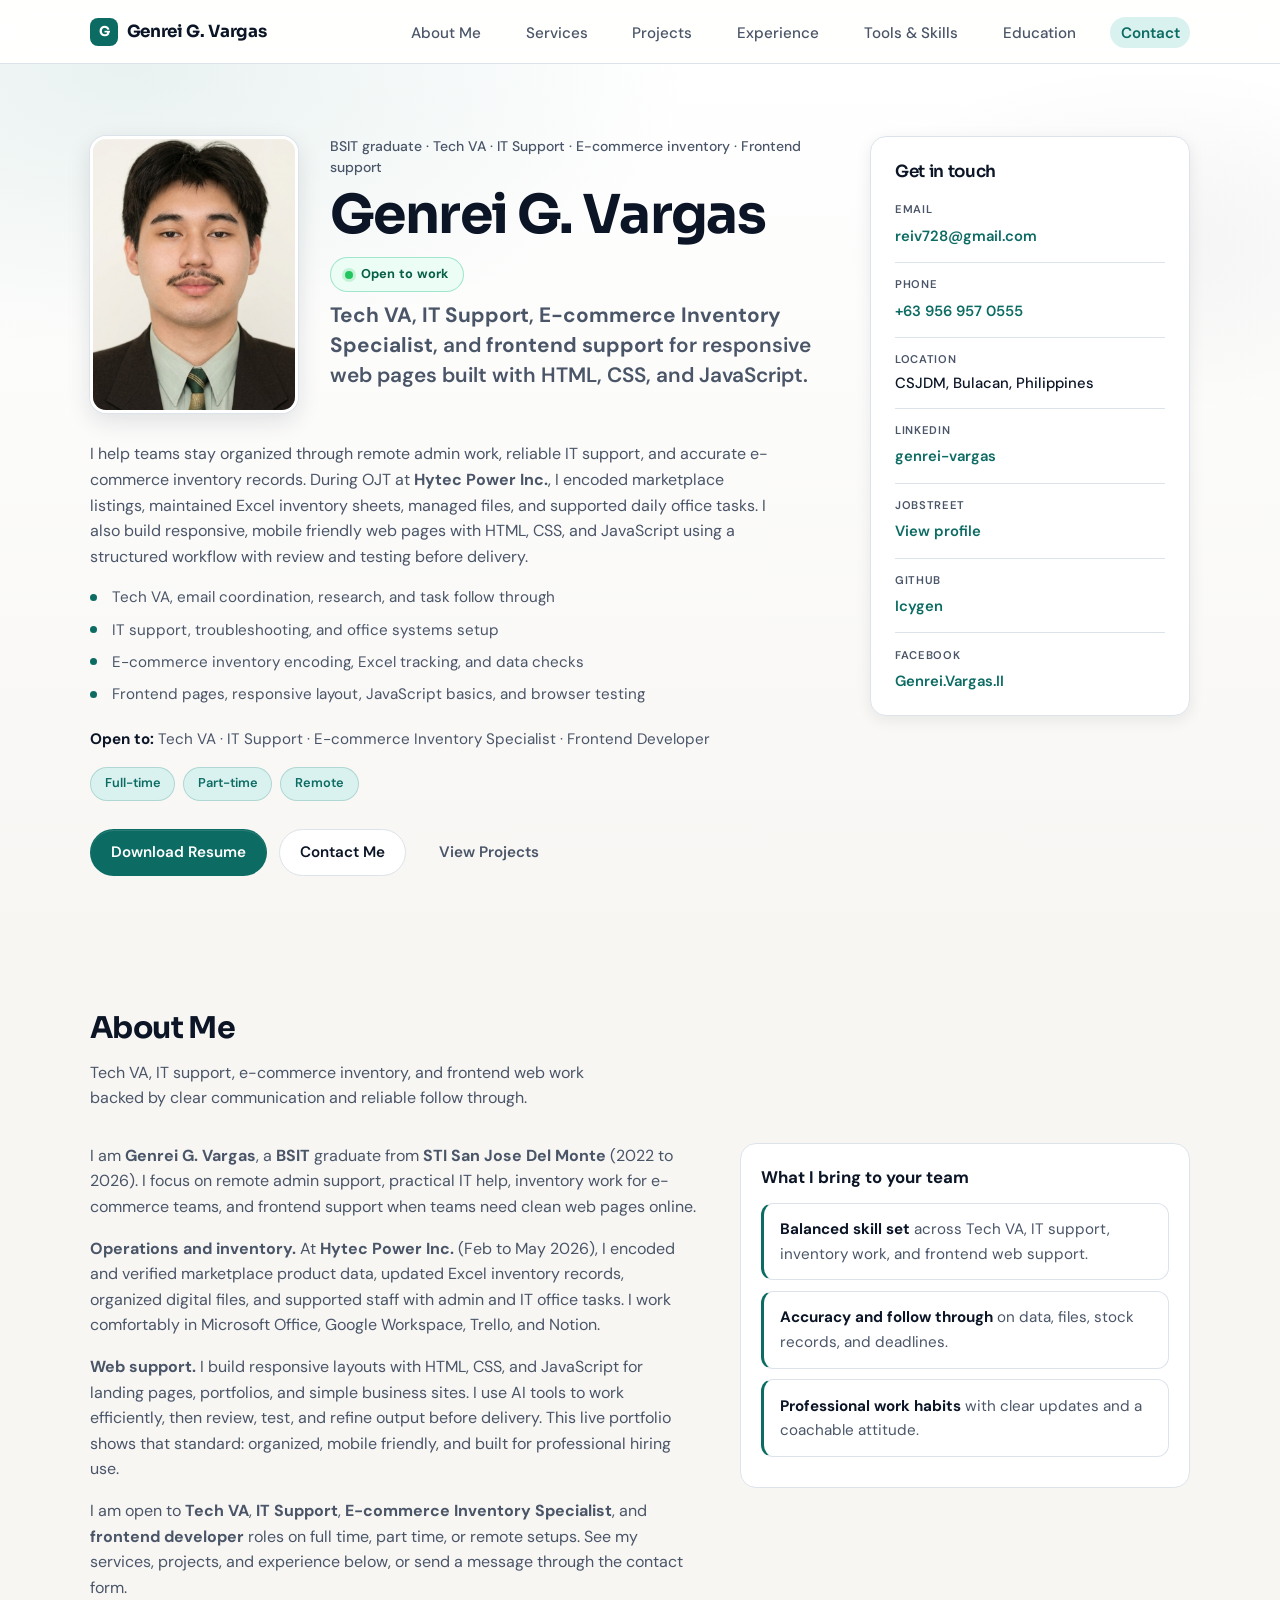
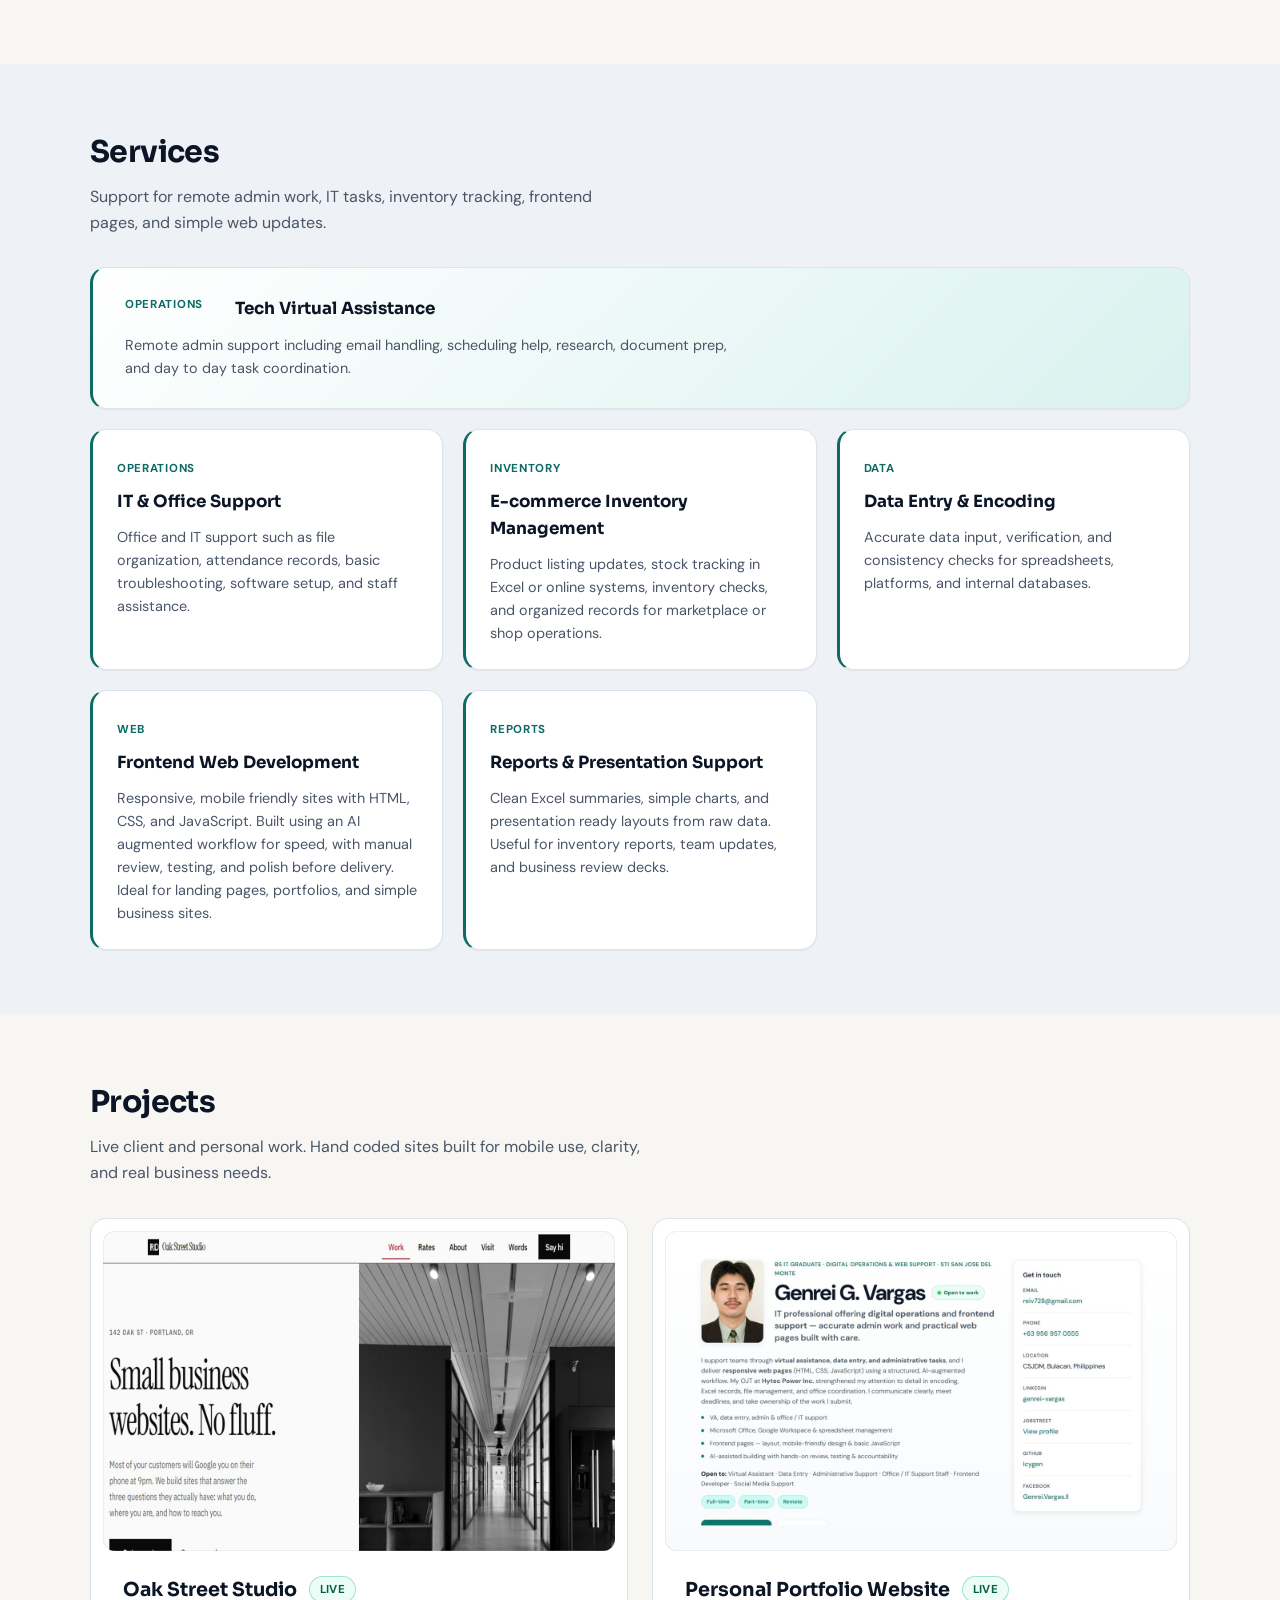
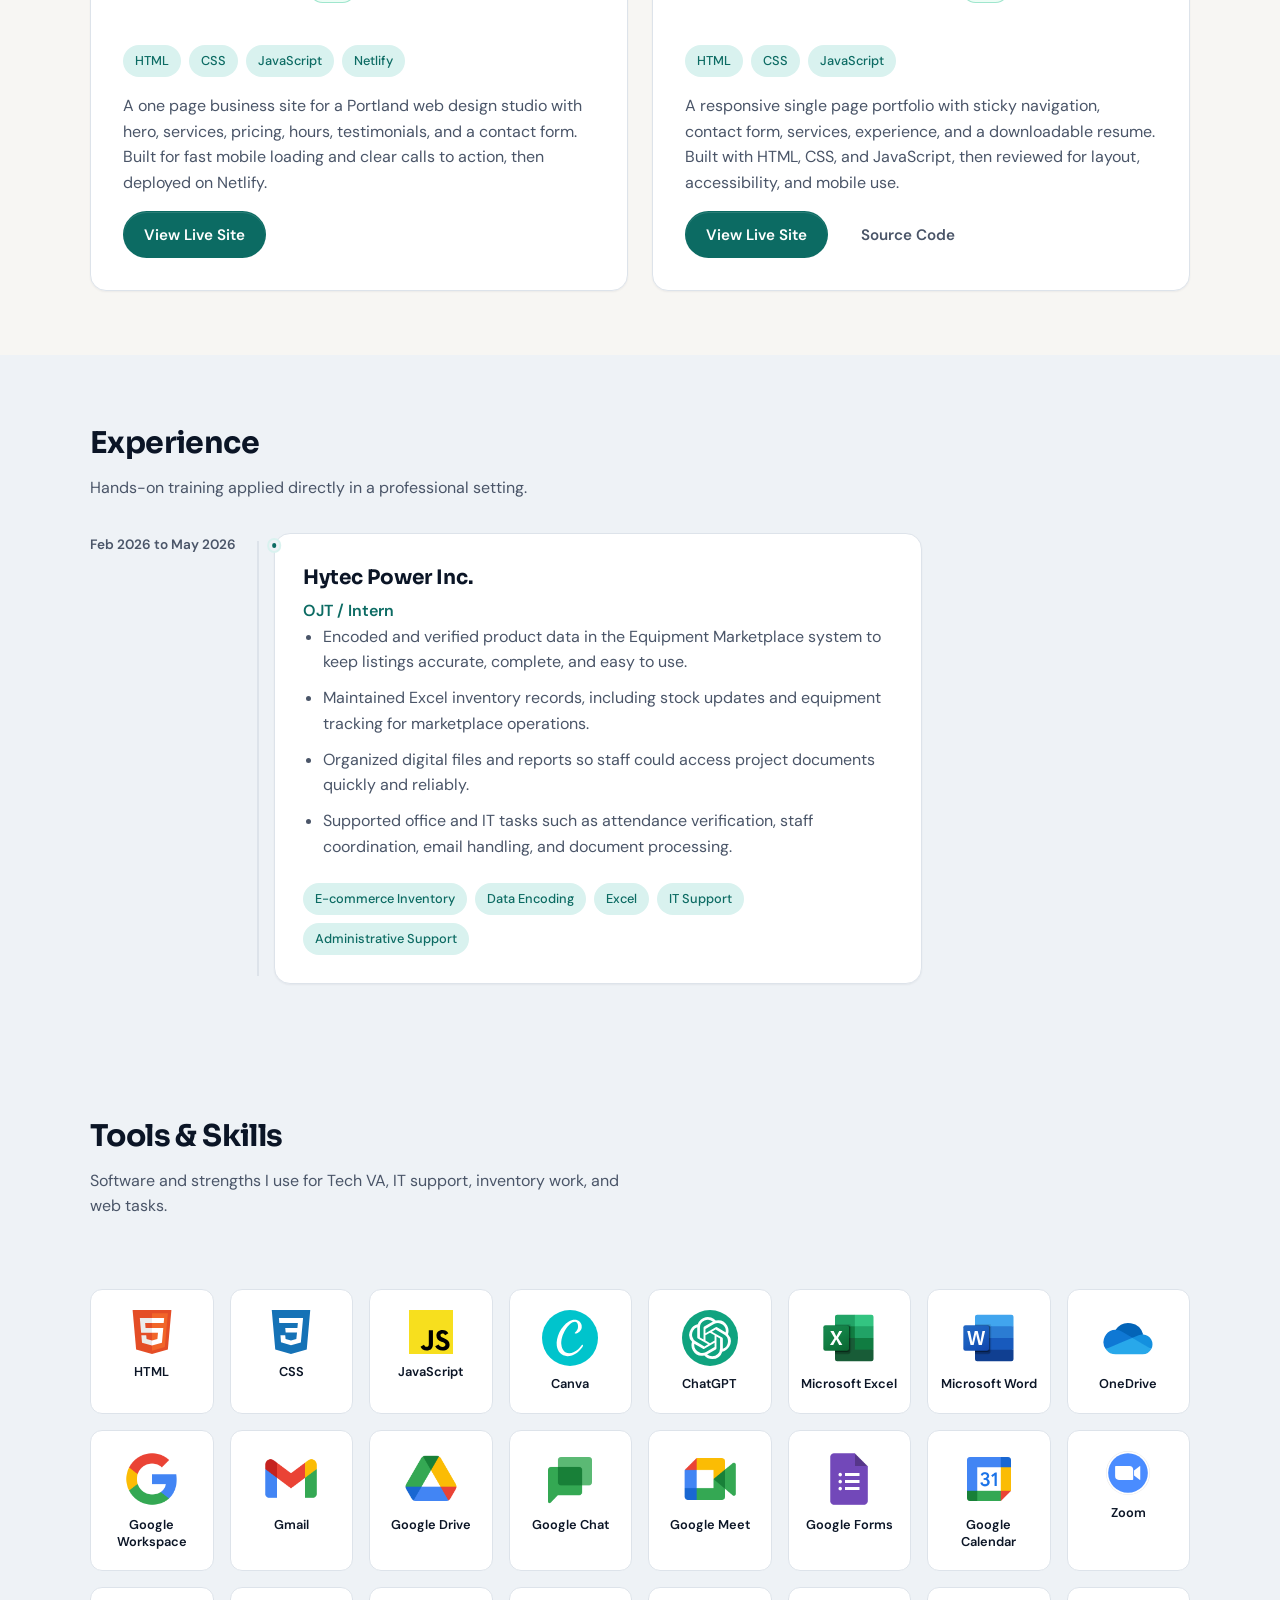
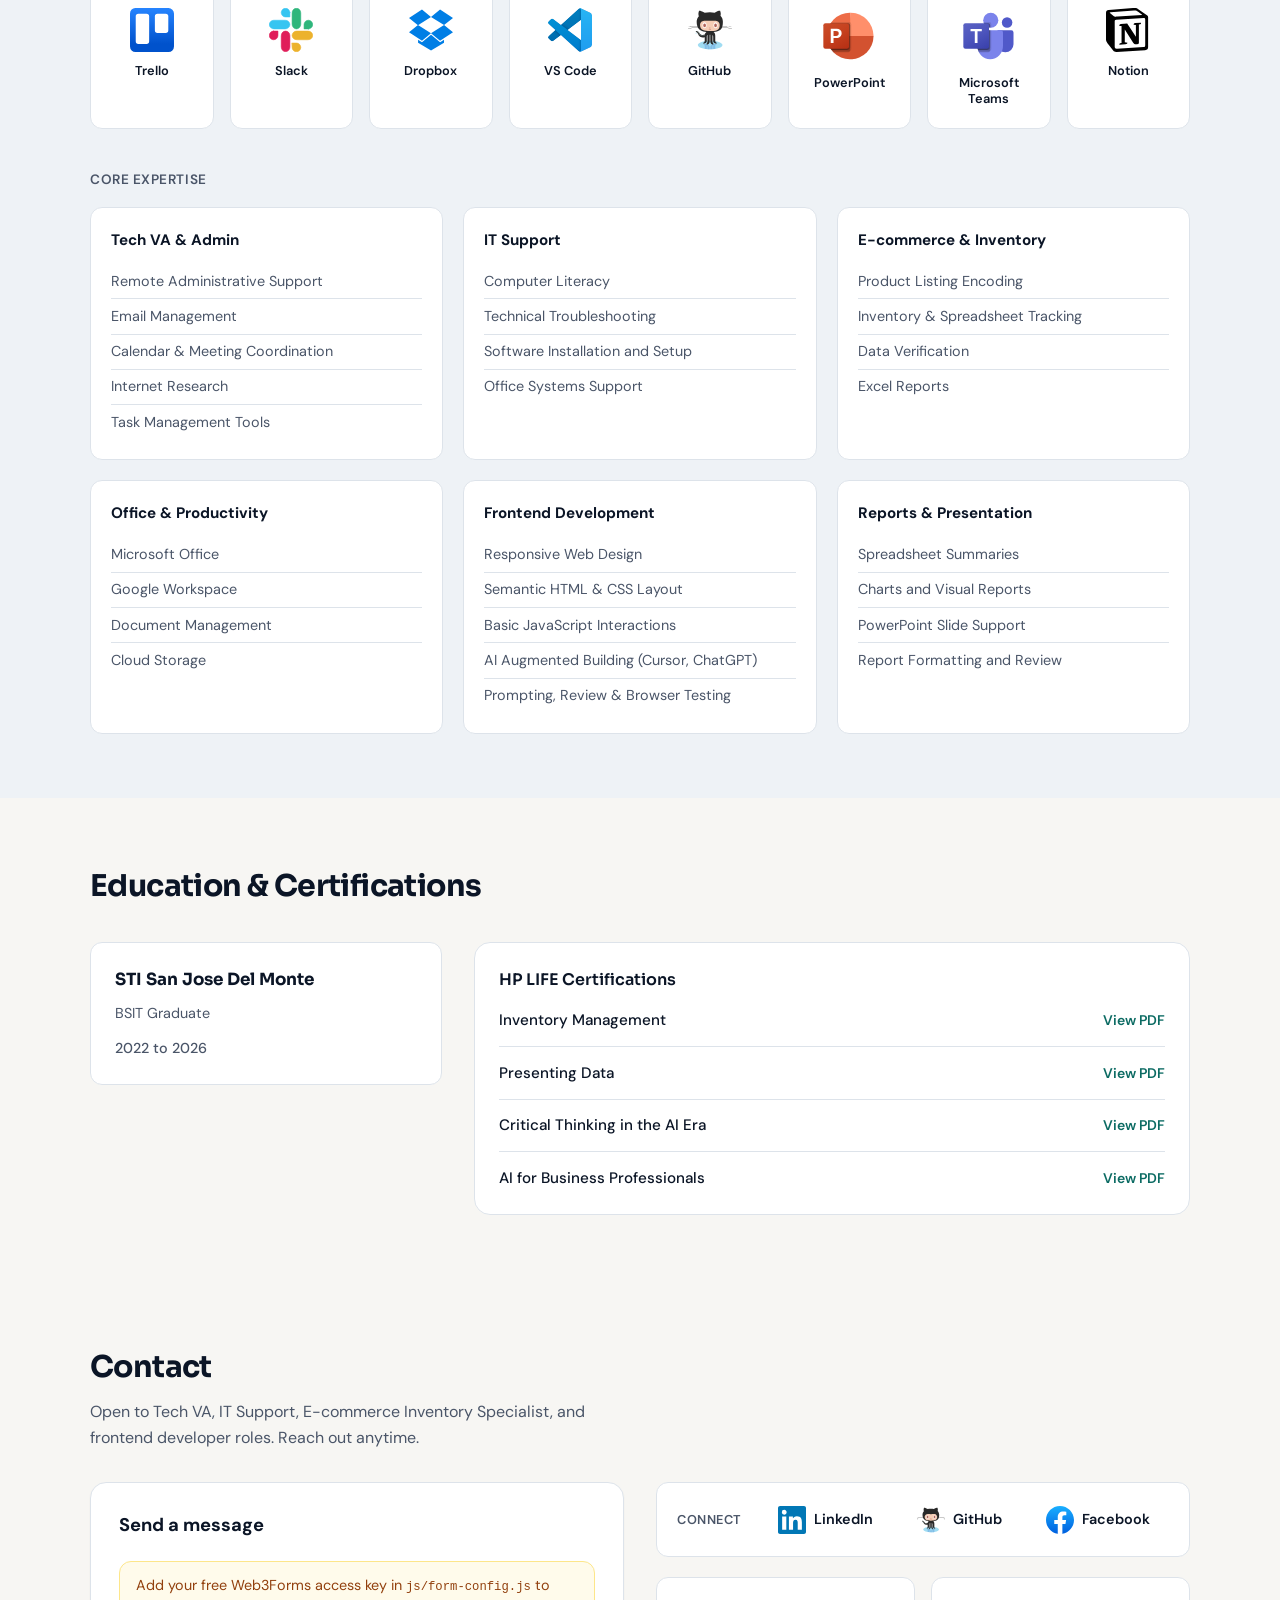
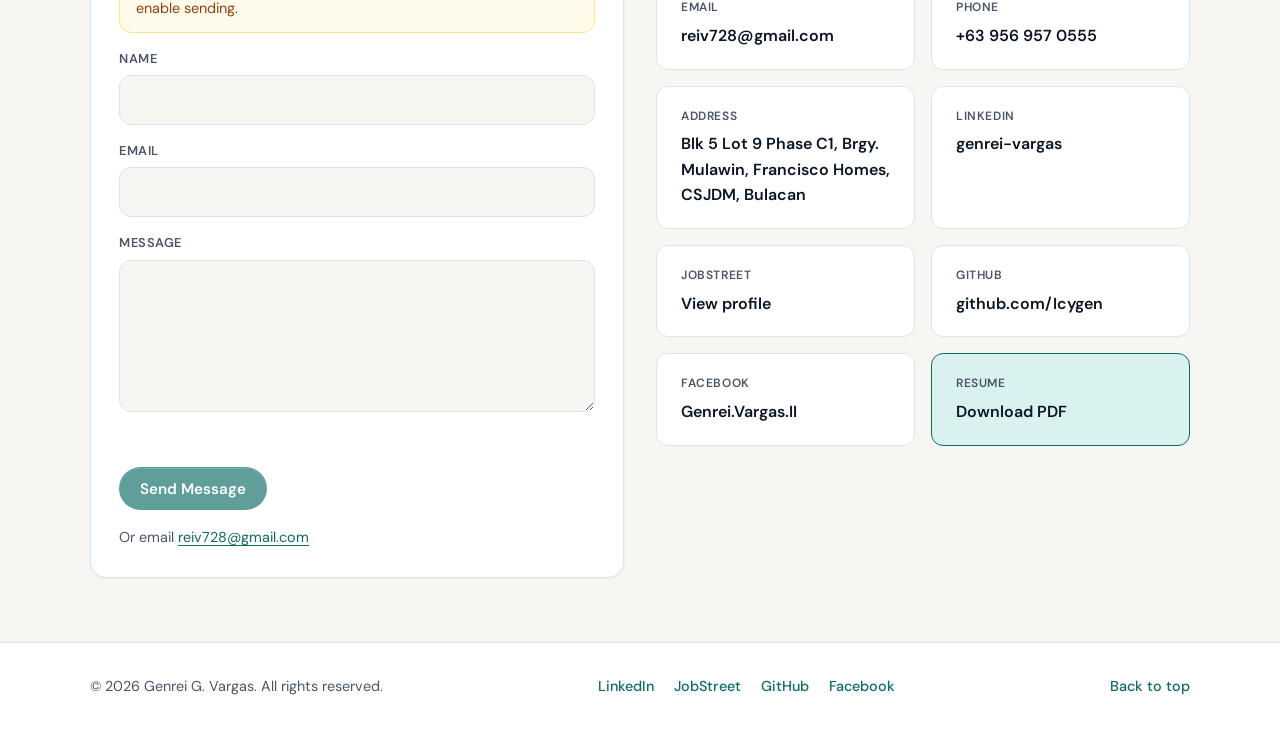
==== commit 5fad75c6: "Restore Get in touch contact card in the hero with updated styling. Bring back full email, phone, lo" ====
--- a/index.html
+++ b/index.html
@@ -122,7 +122,8 @@
 
     <main id="main">
       <section class="hero" aria-labelledby="hero-heading">
-        <div class="container hero-shell">
+        <div class="container hero-grid">
+          <div class="hero-main">
           <div class="hero-intro reveal">
             <figure class="hero-photo">
               <img
@@ -173,17 +174,6 @@
               <li><span class="availability-pill">Part-time</span></li>
               <li><span class="availability-pill">Remote</span></li>
             </ul>
-            <div class="hero-quick-links" aria-label="Quick contact">
-              <a class="hero-chip" href="mailto:reiv728@gmail.com">Email</a>
-              <a
-                class="hero-chip"
-                href="https://www.linkedin.com/in/genrei-vargas-b8557340b/"
-                target="_blank"
-                rel="noopener noreferrer"
-                >LinkedIn</a
-              >
-              <a class="hero-chip" href="tel:+639569570555">Phone</a>
-            </div>
             <div class="hero-actions">
               <a class="btn btn-primary" href="assets/Genrei_Updated.Resume.pdf" download>
                 Download Resume
@@ -192,6 +182,60 @@
               <a class="btn btn-ghost" href="#projects">View Projects</a>
             </div>
           </div>
+          </div>
+          <aside class="hero-card reveal" aria-label="Get in touch">
+            <h2 class="hero-card-title">Get in touch</h2>
+            <ul class="contact-quick">
+              <li>
+                <span class="label">Email</span>
+                <a href="mailto:reiv728@gmail.com">reiv728@gmail.com</a>
+              </li>
+              <li>
+                <span class="label">Phone</span>
+                <a href="tel:+639569570555">+63 956 957 0555</a>
+              </li>
+              <li>
+                <span class="label">Location</span>
+                <span class="contact-static">CSJDM, Bulacan, Philippines</span>
+              </li>
+              <li>
+                <span class="label">LinkedIn</span>
+                <a
+                  href="https://www.linkedin.com/in/genrei-vargas-b8557340b/"
+                  target="_blank"
+                  rel="noopener noreferrer"
+                  >genrei-vargas</a
+                >
+              </li>
+              <li>
+                <span class="label">JobStreet</span>
+                <a
+                  href="https://ph.jobstreet.com/profiles/genrei-vargas-yXBqNlvX25"
+                  target="_blank"
+                  rel="noopener noreferrer"
+                  >View profile</a
+                >
+              </li>
+              <li>
+                <span class="label">GitHub</span>
+                <a
+                  href="https://github.com/Icygen"
+                  target="_blank"
+                  rel="noopener noreferrer"
+                  >Icygen</a
+                >
+              </li>
+              <li>
+                <span class="label">Facebook</span>
+                <a
+                  href="https://www.facebook.com/Genrei.Vargas.II"
+                  target="_blank"
+                  rel="noopener noreferrer"
+                  >Genrei.Vargas.II</a
+                >
+              </li>
+            </ul>
+          </aside>
         </div>
       </section>
 
--- a/css/style.css
+++ b/css/style.css
@@ -231,8 +231,21 @@
     linear-gradient(180deg, var(--color-surface) 0%, var(--color-bg) 100%);
 }
 
-.hero-shell {
-  max-width: 52rem;
+.hero-grid {
+  display: grid;
+  gap: 2rem;
+  align-items: start;
+}
+
+@media (min-width: 900px) {
+  .hero-grid {
+    grid-template-columns: 1fr minmax(17rem, 20rem);
+    gap: 2.5rem;
+  }
+}
+
+.hero-main {
+  min-width: 0;
 }
 
 .hero-intro {
@@ -309,8 +322,7 @@
 
   .hero-open,
   .availability-list,
-  .hero-actions,
-  .hero-quick-links {
+  .hero-actions {
     justify-content: center;
   }
 
@@ -455,30 +467,75 @@
 }
 
 .hero-quick-links {
-  display: flex;
-  flex-wrap: wrap;
-  gap: 0.5rem;
-  margin: 0 0 1.25rem;
+  display: none;
 }
 
 .hero-chip {
-  display: inline-flex;
-  align-items: center;
-  padding: 0.4rem 0.9rem;
-  font-size: 0.85rem;
-  font-weight: 600;
-  color: var(--color-text);
+  display: none;
+}
+
+.hero-card {
+  padding: 1.35rem 1.5rem;
   background: var(--color-surface);
   border: 1px solid var(--color-border);
-  border-radius: 999px;
+  border-radius: var(--radius-lg);
+  box-shadow: var(--shadow-md);
+}
+
+@media (min-width: 900px) {
+  .hero-card {
+    position: sticky;
+    top: calc(var(--header-h) + 1rem);
+  }
+}
+
+.hero-card-title {
+  margin: 0 0 1rem;
+  font-family: var(--font-display);
+  font-size: 1.05rem;
+  font-weight: 600;
+  letter-spacing: -0.02em;
+}
+
+.contact-quick {
+  margin: 0;
+  padding: 0;
+  list-style: none;
+}
+
+.contact-quick li + li {
+  margin-top: 0.85rem;
+  padding-top: 0.85rem;
+  border-top: 1px solid var(--color-border);
+}
+
+.contact-quick .label {
+  display: block;
+  font-size: 0.7rem;
+  font-weight: 600;
+  text-transform: uppercase;
+  letter-spacing: 0.06em;
+  color: var(--color-text-muted);
+  margin-bottom: 0.2rem;
+}
+
+.contact-quick a {
+  font-size: 0.925rem;
+  font-weight: 600;
   text-decoration: none;
-  transition: border-color 0.2s, color 0.2s, background 0.2s;
-}
-
-.hero-chip:hover {
-  color: var(--color-accent);
-  border-color: var(--color-accent);
-  background: var(--color-accent-soft);
+  word-break: break-word;
+}
+
+.contact-quick a:hover {
+  text-decoration: underline;
+}
+
+.contact-static {
+  display: block;
+  font-size: 0.925rem;
+  font-weight: 500;
+  color: var(--color-text);
+  line-height: 1.45;
 }
 
 .subsection-title {
@@ -759,51 +816,6 @@
 
 .btn-ghost:hover {
   color: var(--color-accent);
-}
-
-.hero-card {
-  padding: 1.5rem;
-  background: var(--color-surface);
-  border: 1px solid var(--color-border);
-  border-radius: var(--radius-lg);
-  box-shadow: var(--shadow-md);
-}
-
-.hero-card-title {
-  margin: 0 0 1rem;
-  font-size: 1rem;
-  font-weight: 600;
-}
-
-.contact-quick {
-  margin: 0;
-  padding: 0;
-  list-style: none;
-}
-
-.contact-quick li + li {
-  margin-top: 1rem;
-  padding-top: 1rem;
-  border-top: 1px solid var(--color-border);
-}
-
-.contact-quick .label {
-  display: block;
-  font-size: 0.75rem;
-  font-weight: 600;
-  text-transform: uppercase;
-  letter-spacing: 0.05em;
-  color: var(--color-text-muted);
-  margin-bottom: 0.25rem;
-}
-
-.contact-quick a {
-  font-weight: 500;
-  text-decoration: none;
-}
-
-.contact-quick a:hover {
-  text-decoration: underline;
 }
 
 /* Sections */
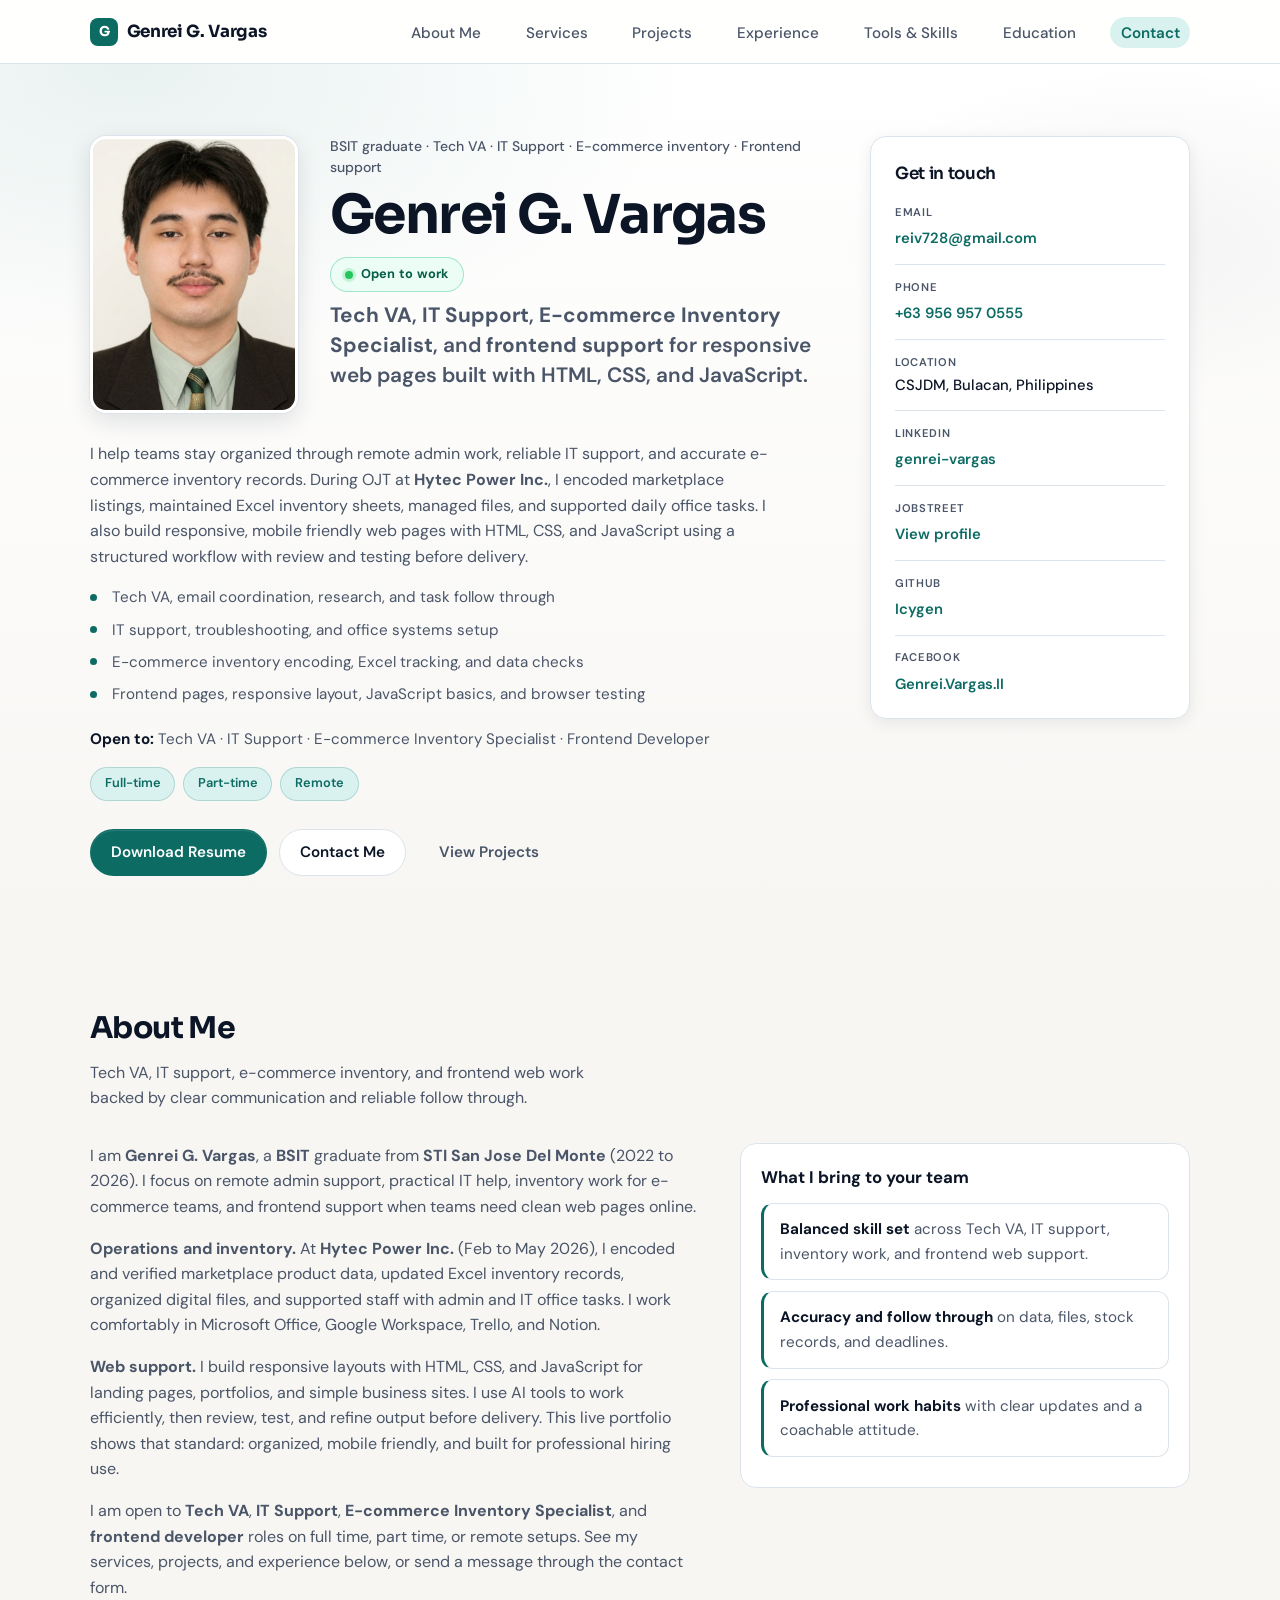
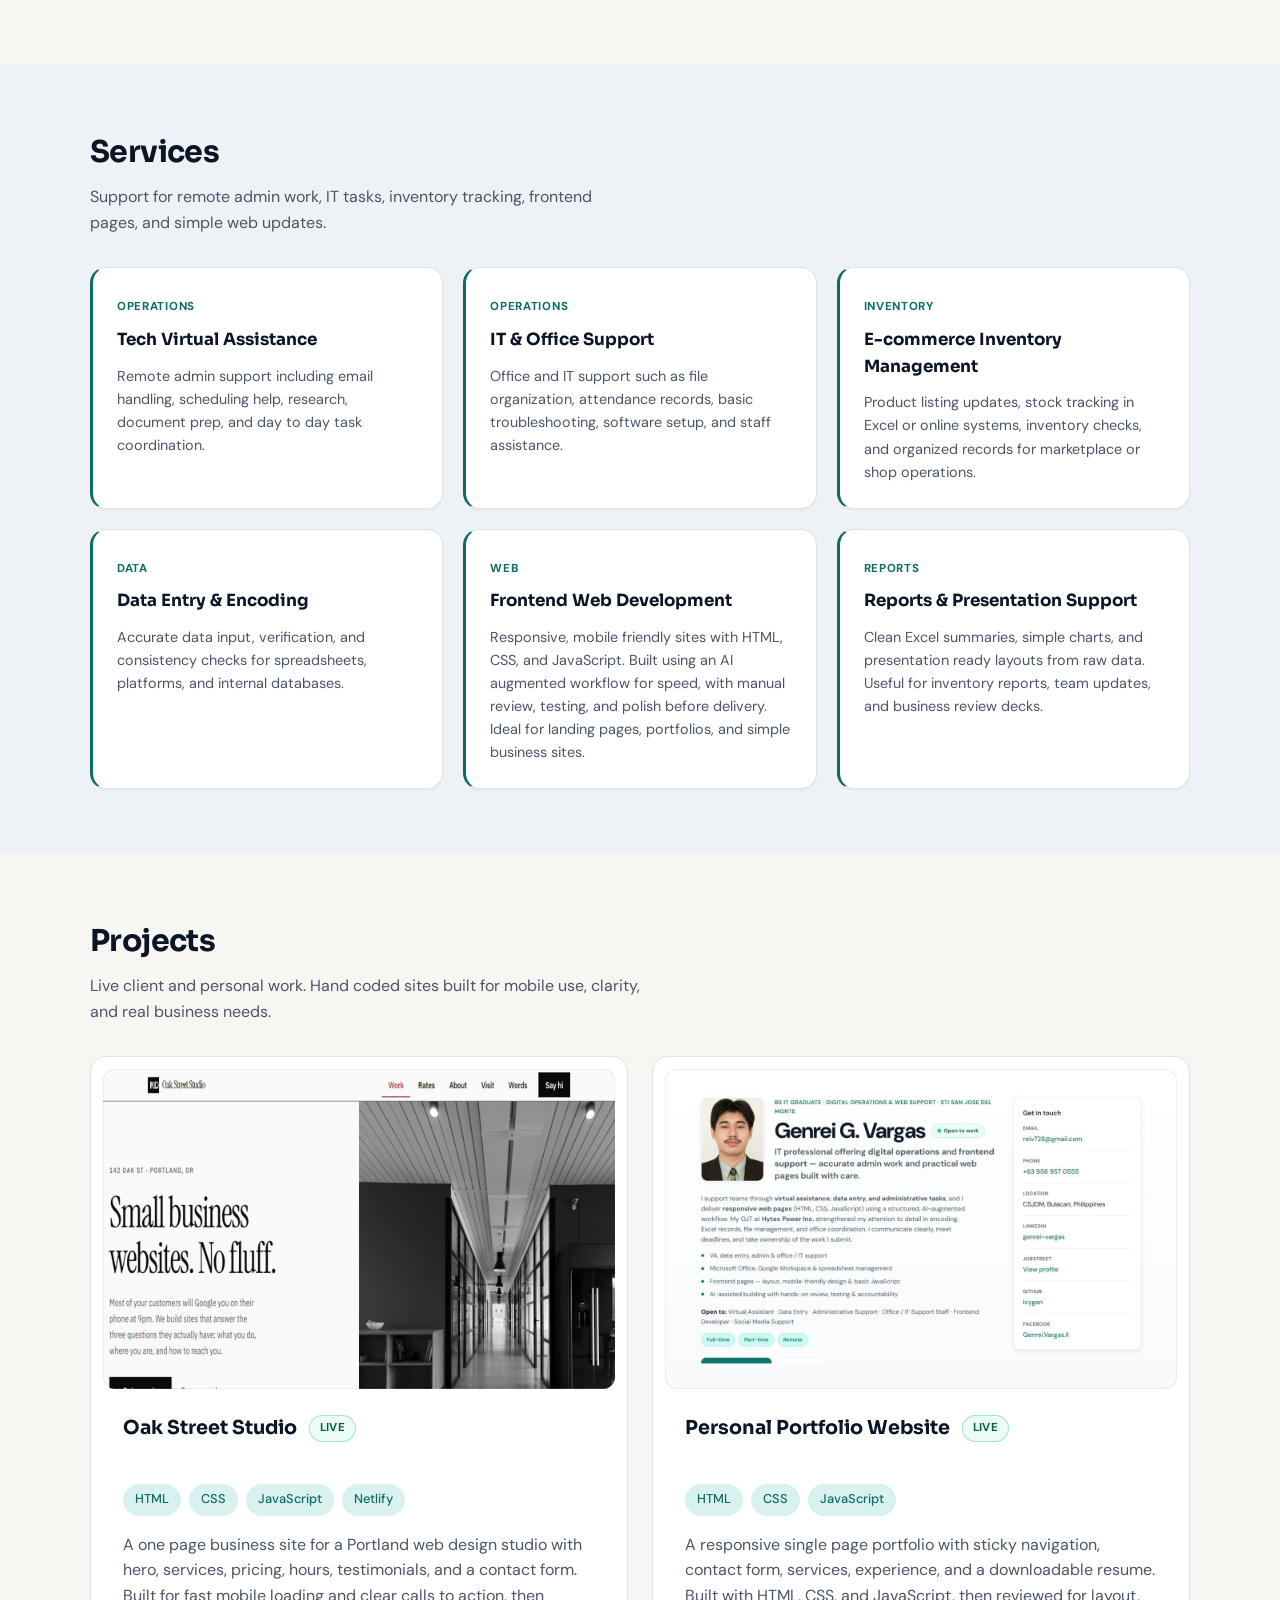
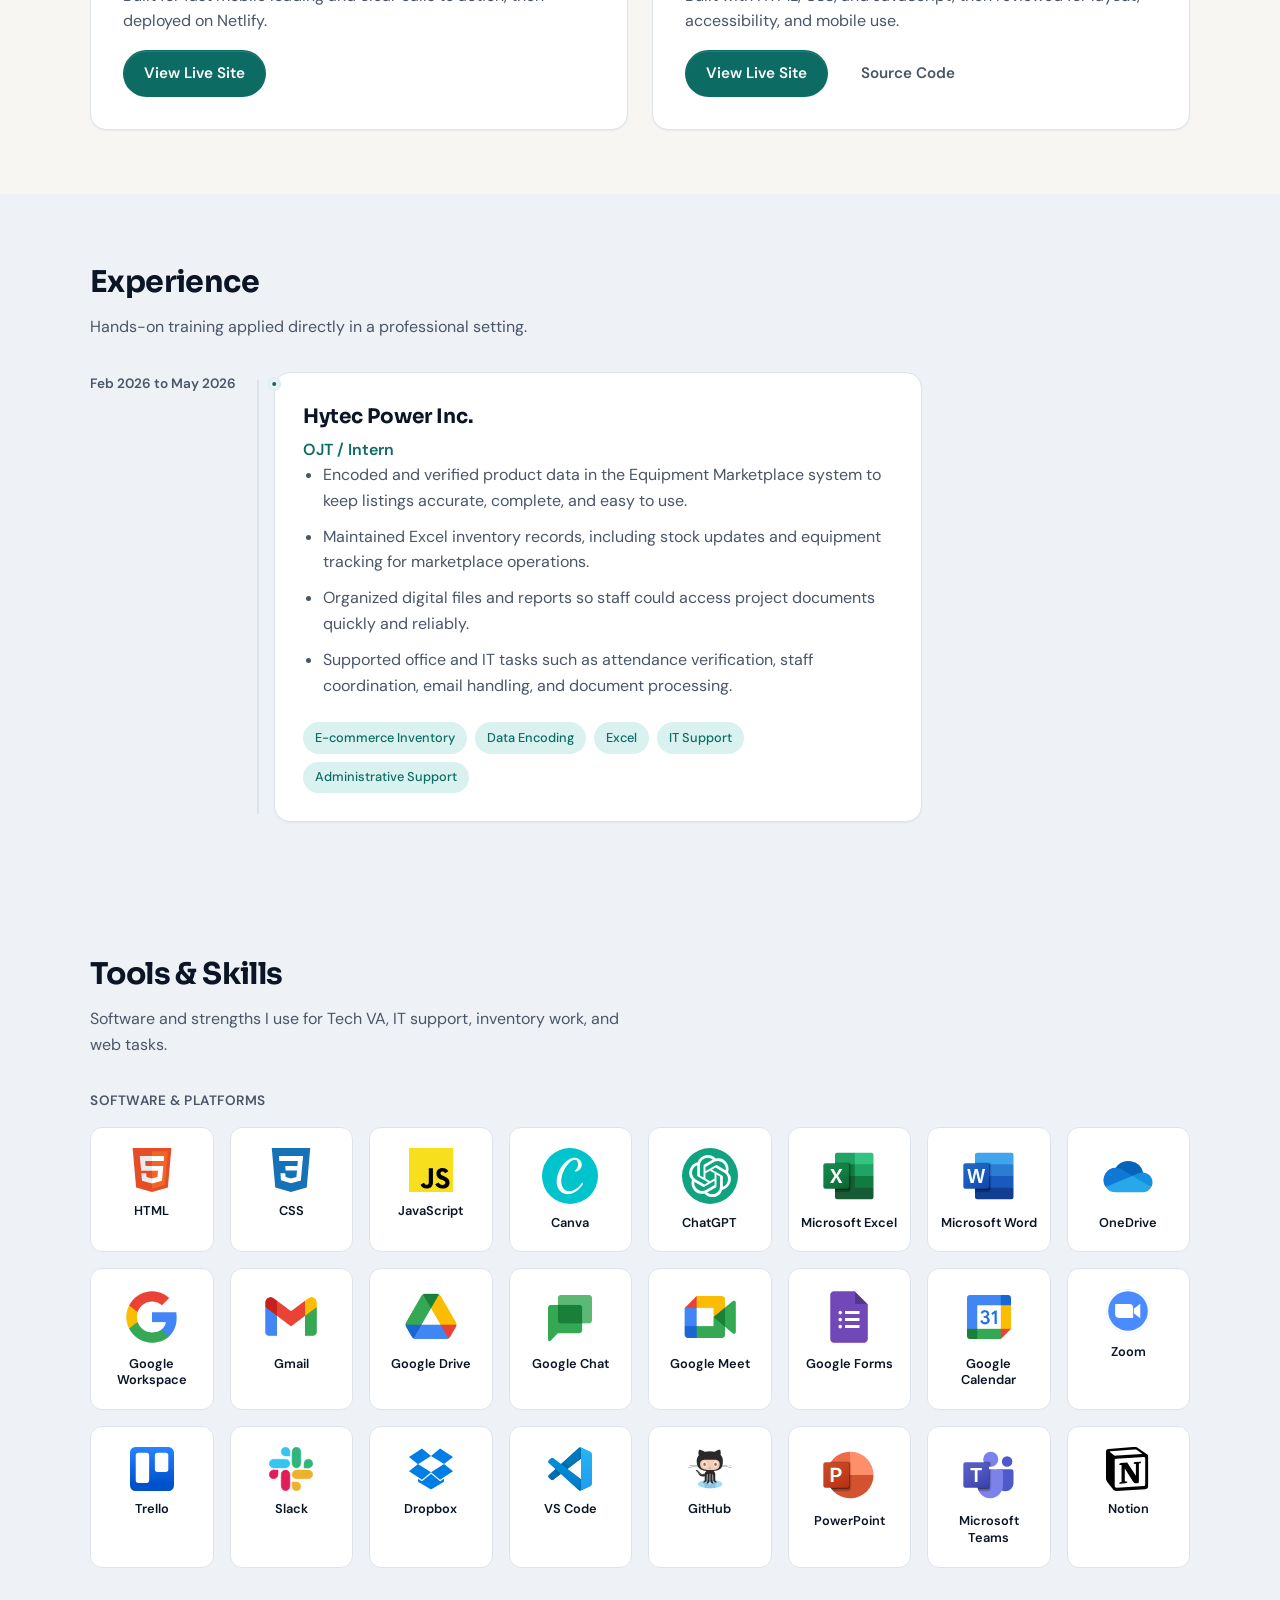
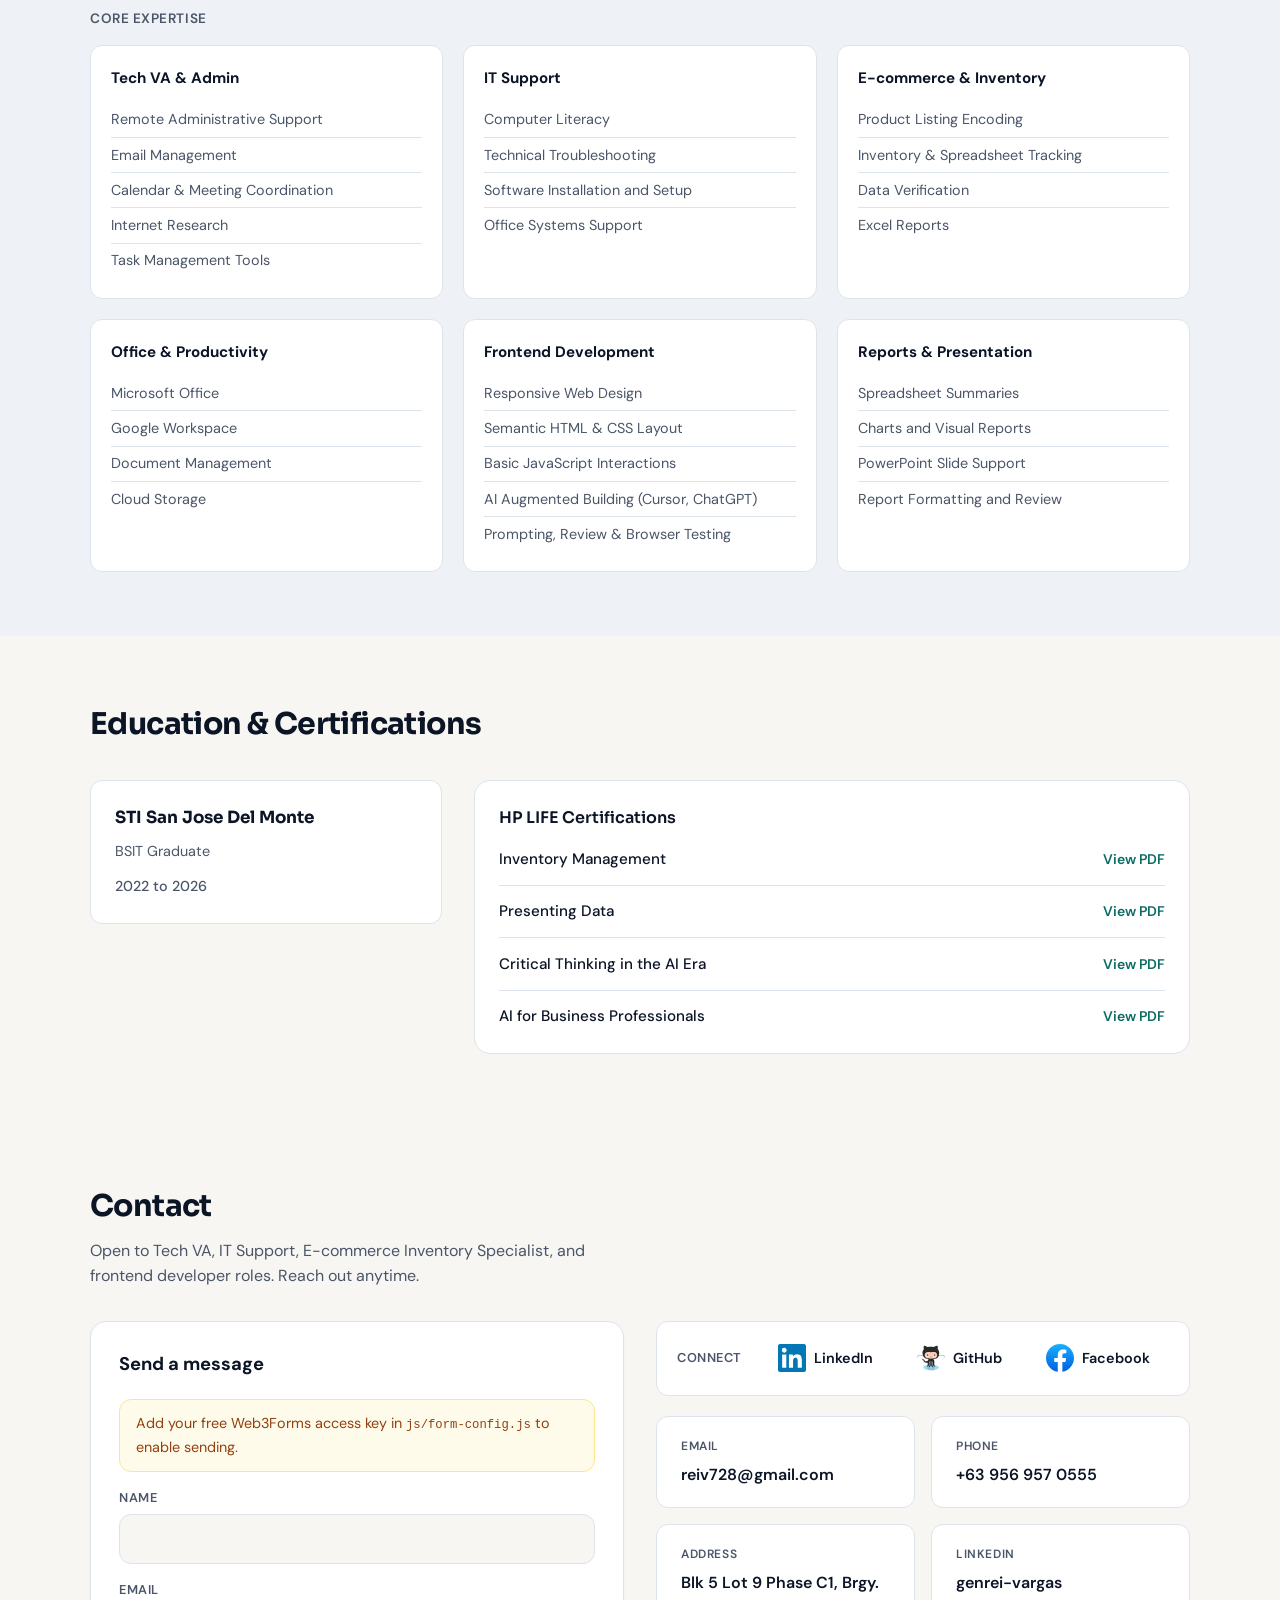
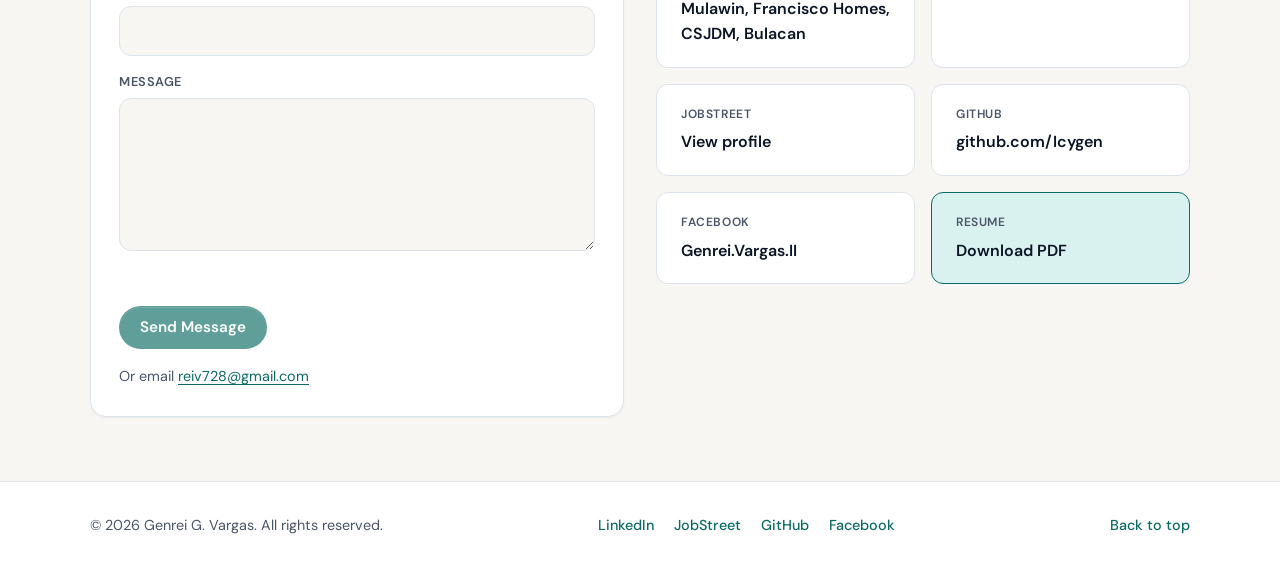
==== commit 2b009277: "Remove featured highlight styling from Tech VA service card. Co-authored-by: Cursor <cursoragent@cur" ====
--- a/index.html
+++ b/index.html
@@ -316,7 +316,7 @@
           </header>
 
           <div class="services-grid reveal">
-            <article class="service-card service-card--featured">
+            <article class="service-card">
               <span class="service-label">Operations</span>
               <h3>Tech Virtual Assistance</h3>
               <p>
--- a/css/style.css
+++ b/css/style.css
@@ -237,6 +237,20 @@
   align-items: start;
 }
 
+@media (max-width: 899px) {
+  .hero-grid {
+    gap: 3.25rem;
+  }
+
+  .hero-actions {
+    margin-bottom: 0.25rem;
+  }
+
+  .hero-card {
+    margin-top: 0.5rem;
+  }
+}
+
 @media (min-width: 900px) {
   .hero-grid {
     grid-template-columns: 1fr minmax(17rem, 20rem);
@@ -475,7 +489,7 @@
 }
 
 .hero-card {
-  padding: 1.35rem 1.5rem;
+  padding: 1.5rem 1.5rem 1.35rem;
   background: var(--color-surface);
   border: 1px solid var(--color-border);
   border-radius: var(--radius-lg);
@@ -768,6 +782,13 @@
   display: flex;
   flex-wrap: wrap;
   gap: 0.75rem;
+  margin-top: 0.25rem;
+}
+
+@media (max-width: 899px) {
+  .hero-actions {
+    margin-bottom: 1.25rem;
+  }
 }
 
 .btn {
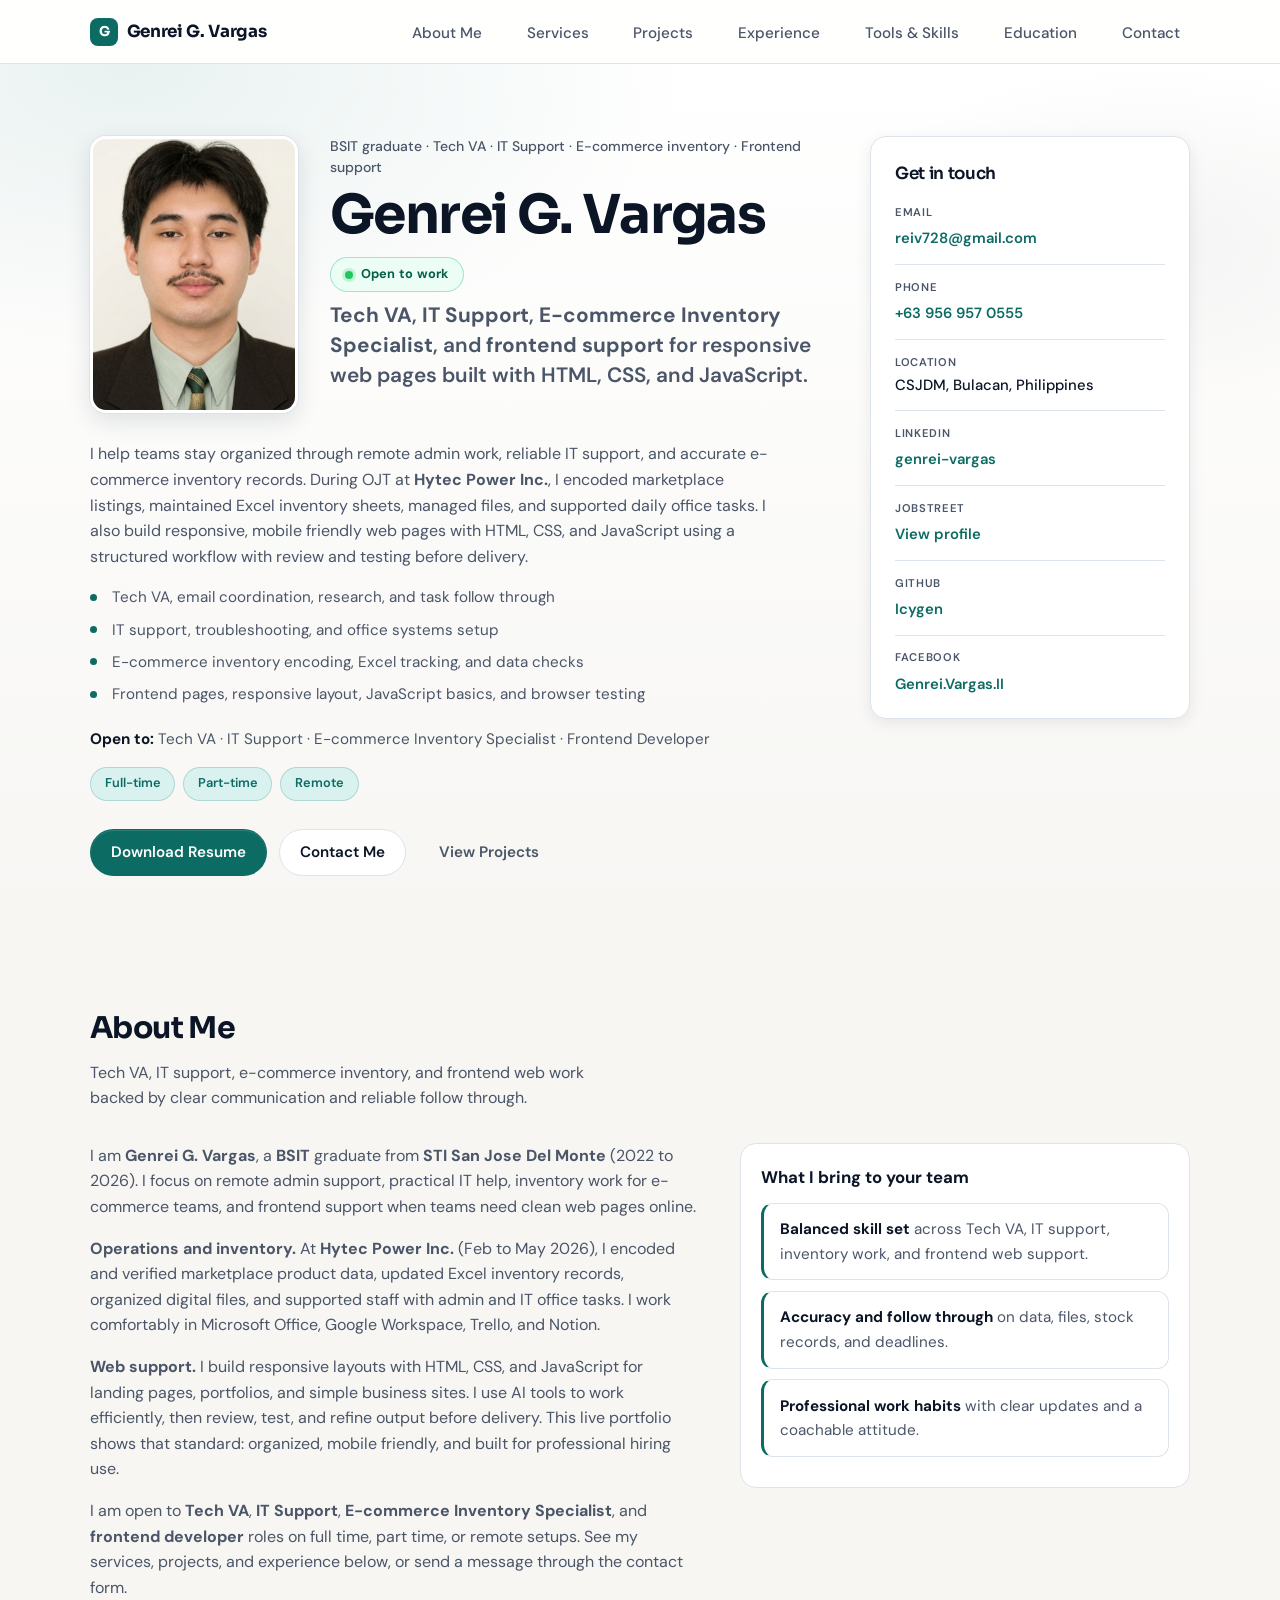
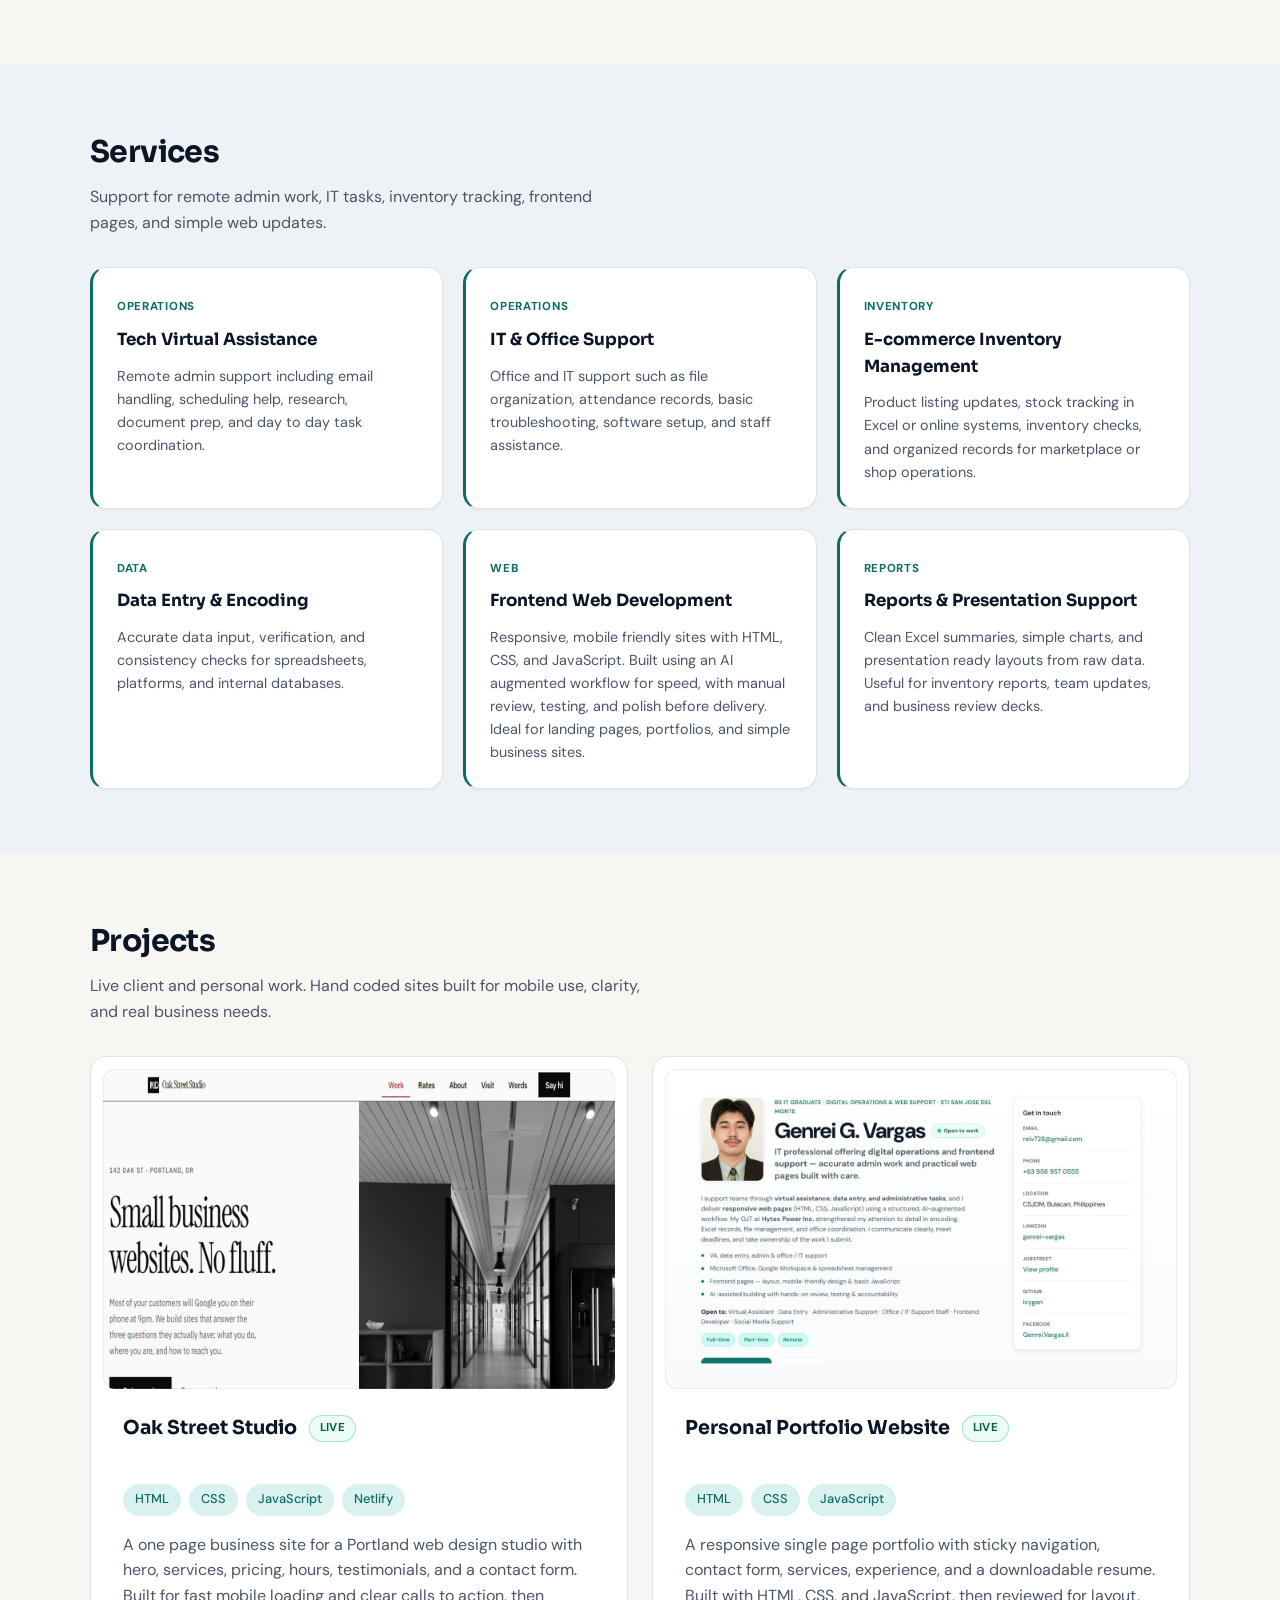
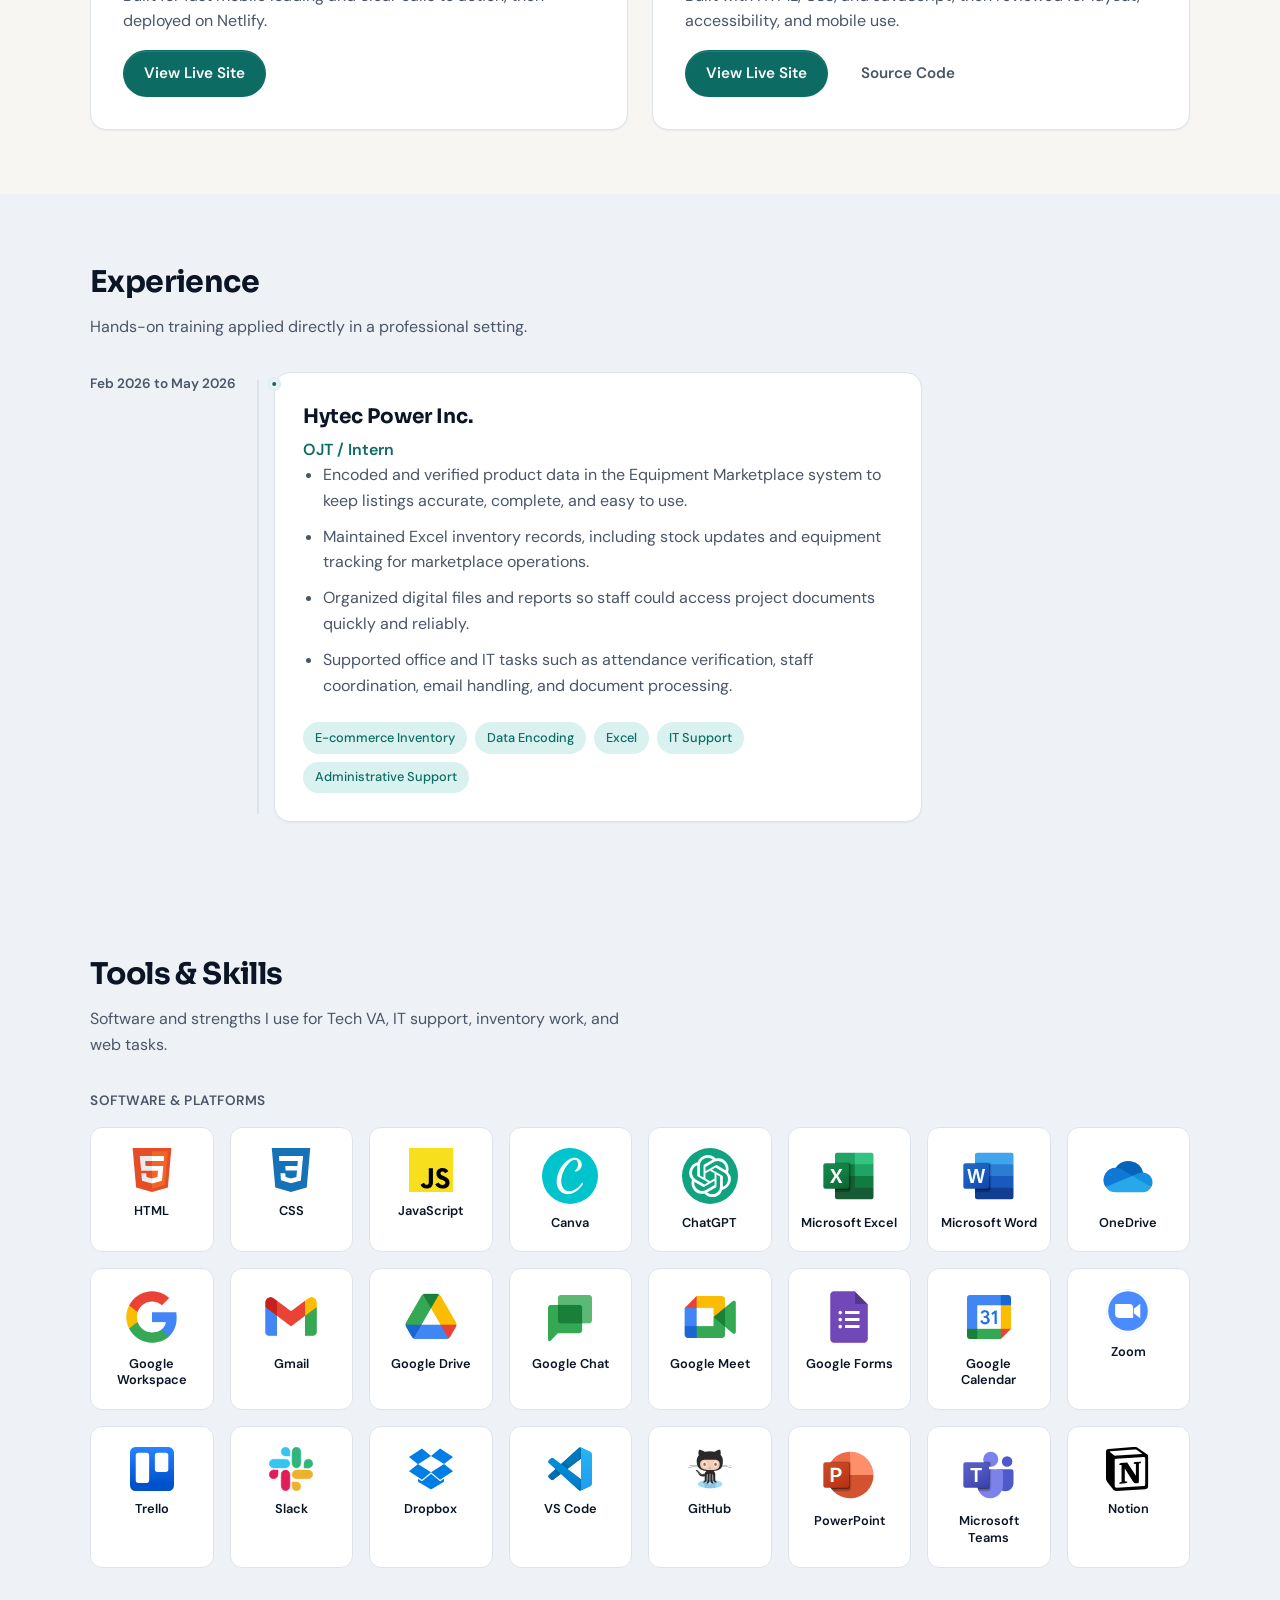
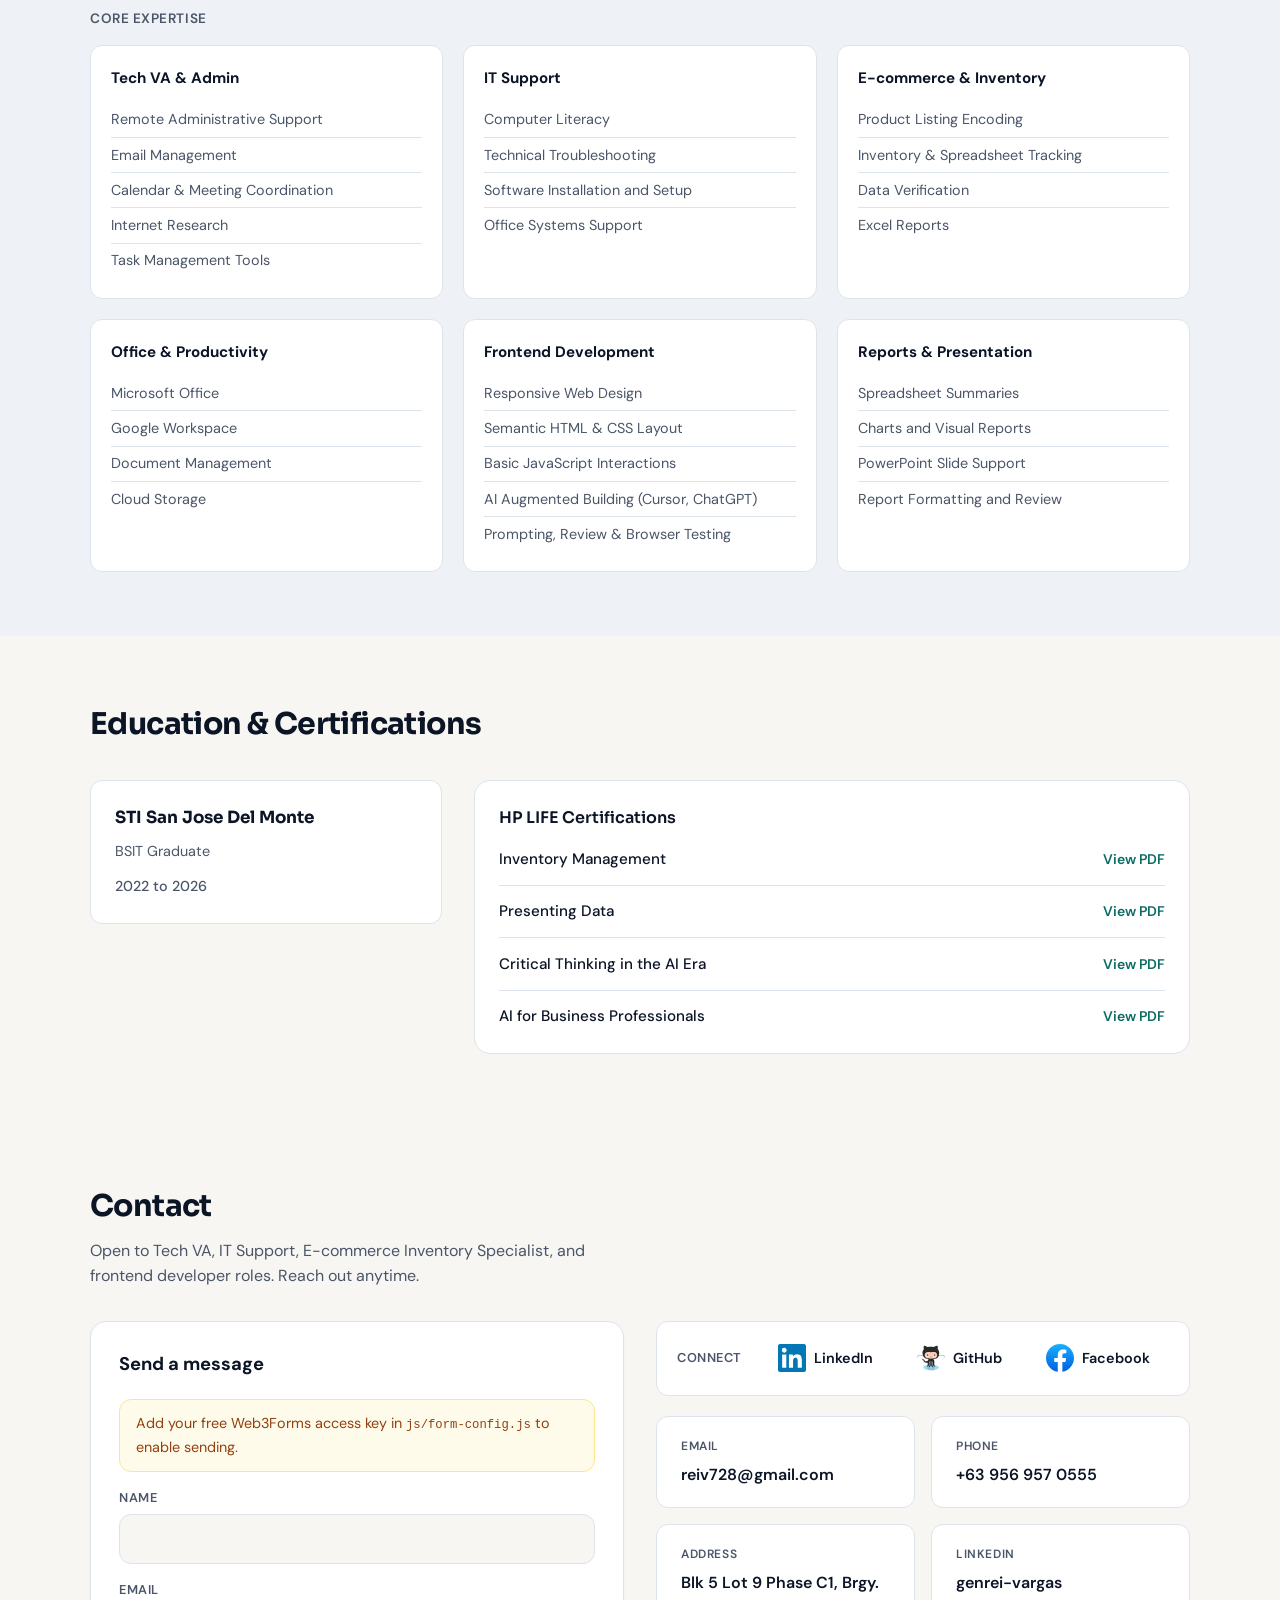
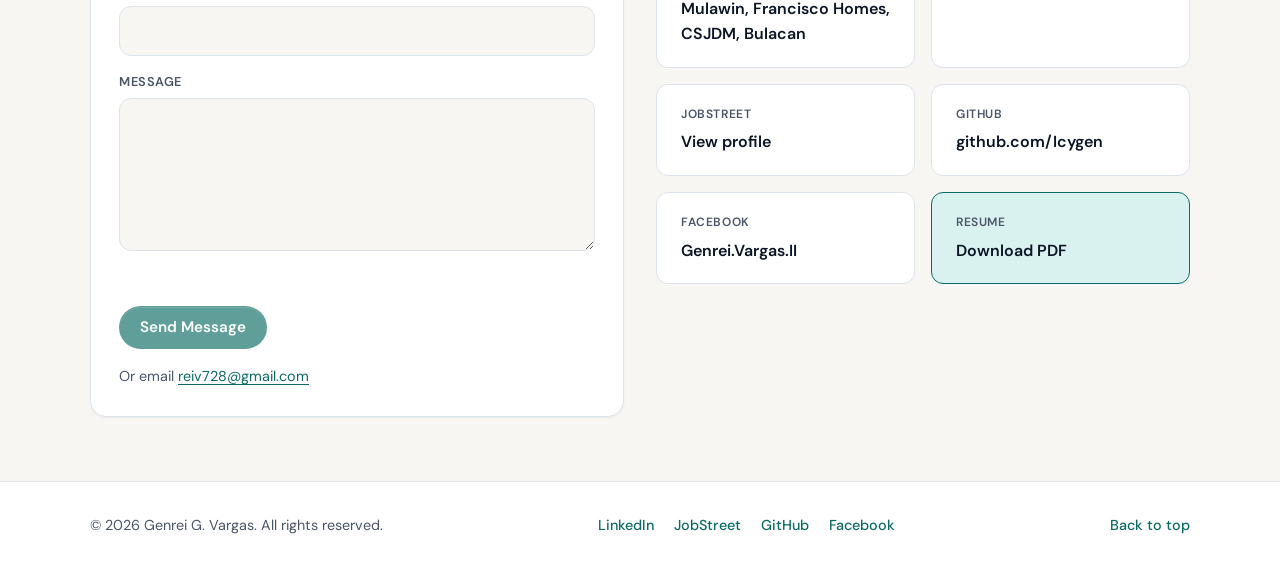
==== commit a8b15d0f: "Fix scroll nav highlight, back-to-top, and update resume PDF. Co-authored-by: Cursor <cursoragent@cu" ====
--- a/index.html
+++ b/index.html
@@ -90,9 +90,10 @@
     <link rel="stylesheet" href="css/style.css" />
   </head>
   <body>
+    <span id="top" class="top-anchor" tabindex="-1" aria-hidden="true"></span>
     <a class="skip-link" href="#main">Skip to content</a>
 
-    <header class="site-header" id="top">
+    <header class="site-header">
       <div class="container header-inner">
         <a class="logo" href="#top"><span class="logo-mark" aria-hidden="true">G</span> Genrei G. Vargas</a>
         <button
@@ -986,6 +987,16 @@
       </div>
     </footer>
 
+    <button
+      type="button"
+      class="back-to-top-fab"
+      id="back-to-top"
+      aria-label="Back to top"
+      hidden
+    >
+      <span aria-hidden="true">↑</span>
+    </button>
+
     <script src="js/site-config.js"></script>
     <script src="js/form-config.js"></script>
     <script src="js/main.js"></script>
--- a/css/style.css
+++ b/css/style.css
@@ -968,35 +968,6 @@
   transition: border-color 0.2s, box-shadow 0.2s;
 }
 
-@media (min-width: 900px) {
-  .service-card--featured {
-    grid-column: 1 / -1;
-    display: grid;
-    grid-template-columns: auto 1fr;
-    gap: 0 2rem;
-    align-items: start;
-    padding: 1.75rem 2rem;
-    background: linear-gradient(135deg, var(--color-surface) 0%, var(--color-accent-soft) 100%);
-  }
-
-  .service-card--featured .service-label {
-    grid-row: 1;
-    grid-column: 1;
-  }
-
-  .service-card--featured h3 {
-    grid-row: 1;
-    grid-column: 2;
-    margin-bottom: 0.35rem;
-  }
-
-  .service-card--featured p {
-    grid-row: 2;
-    grid-column: 1 / -1;
-    max-width: 62ch;
-  }
-}
-
 .service-label {
   display: inline-block;
   margin-bottom: 0.65rem;
@@ -1741,6 +1712,13 @@
   text-decoration: underline;
 }
 
+.top-anchor {
+  display: block;
+  width: 0;
+  height: 0;
+  overflow: hidden;
+}
+
 .back-to-top {
   font-weight: 500;
   text-decoration: none;
@@ -1748,6 +1726,42 @@
 
 .back-to-top:hover {
   text-decoration: underline;
+}
+
+.back-to-top-fab {
+  position: fixed;
+  right: 1.25rem;
+  bottom: 1.25rem;
+  z-index: 90;
+  display: flex;
+  align-items: center;
+  justify-content: center;
+  width: 2.75rem;
+  height: 2.75rem;
+  padding: 0;
+  font-size: 1.25rem;
+  line-height: 1;
+  color: #fff;
+  background: var(--color-accent);
+  border: none;
+  border-radius: 50%;
+  box-shadow: var(--shadow-md);
+  cursor: pointer;
+  transition: background 0.2s, transform 0.2s, opacity 0.2s;
+}
+
+.back-to-top-fab:hover {
+  background: var(--color-accent-hover);
+  transform: translateY(-2px);
+}
+
+.back-to-top-fab:focus-visible {
+  outline: 2px solid var(--color-accent);
+  outline-offset: 3px;
+}
+
+.back-to-top-fab[hidden] {
+  display: none;
 }
 
 /* Mobile nav */
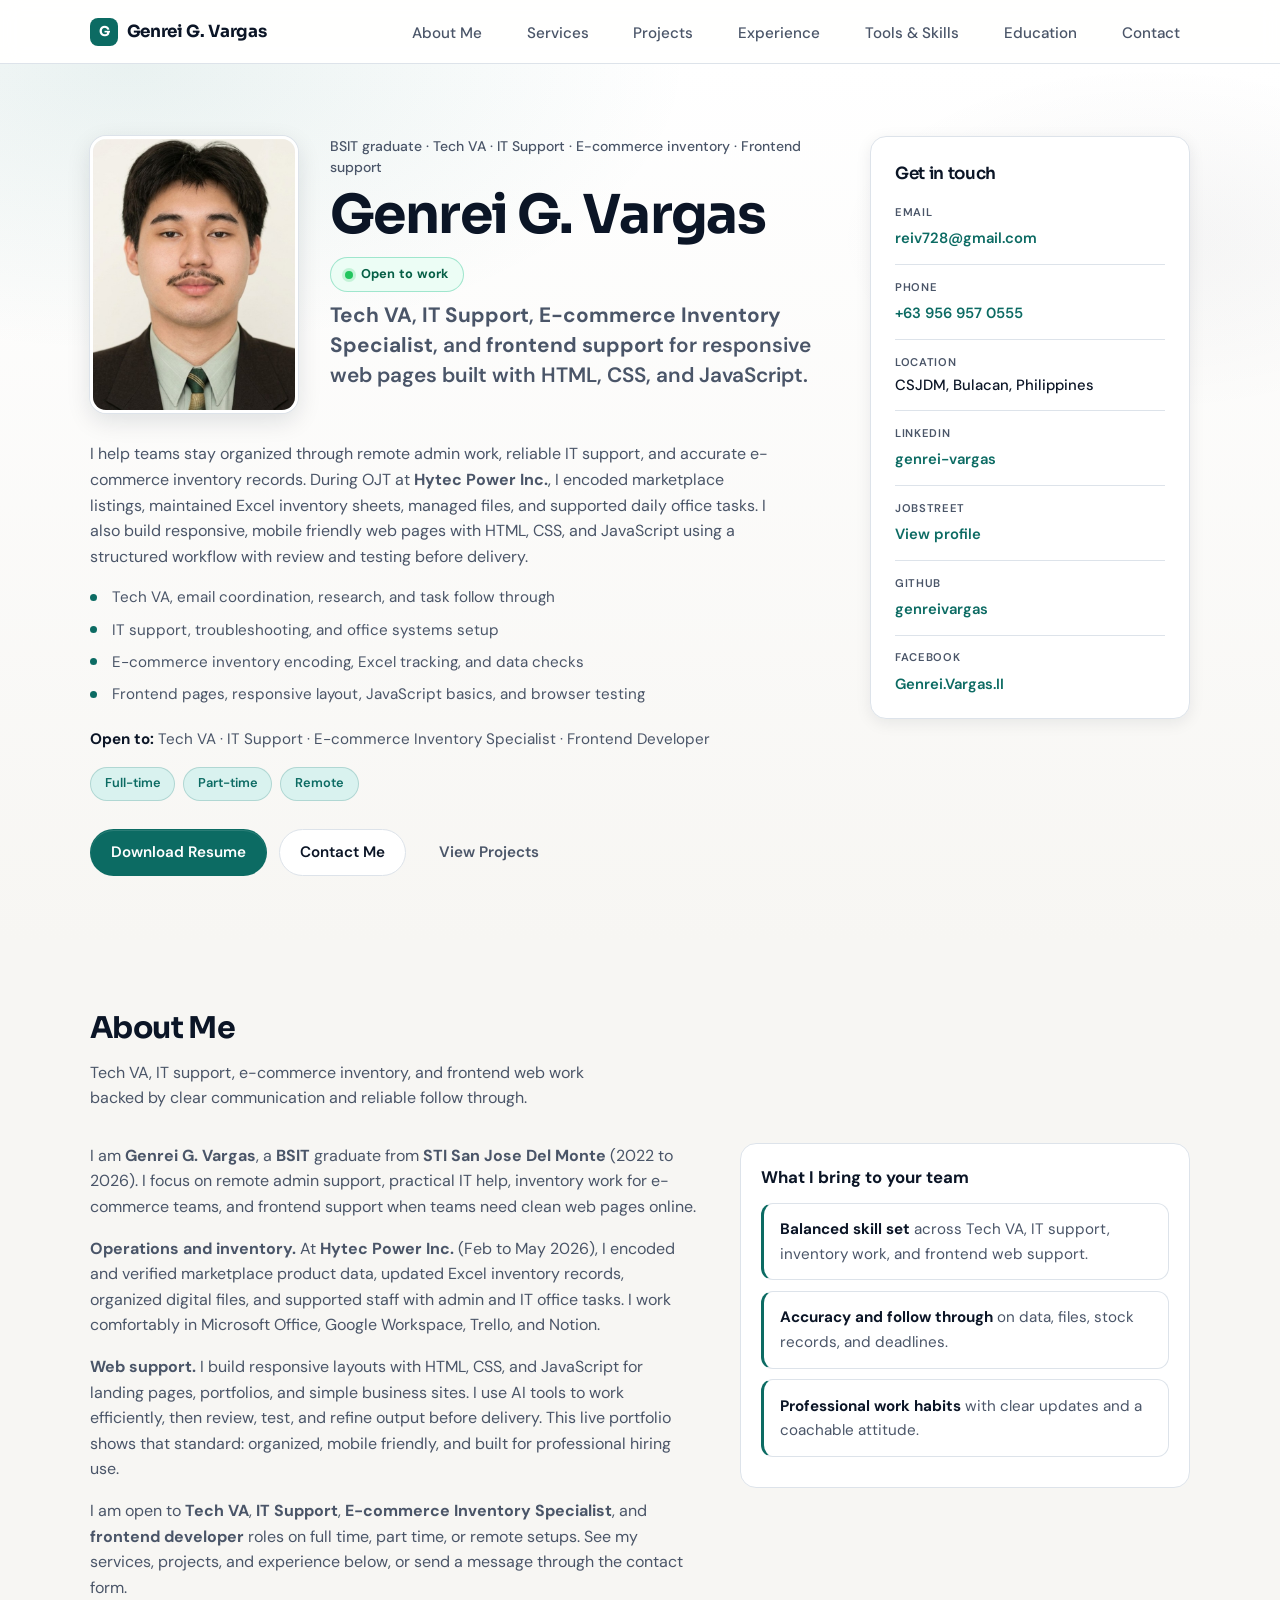
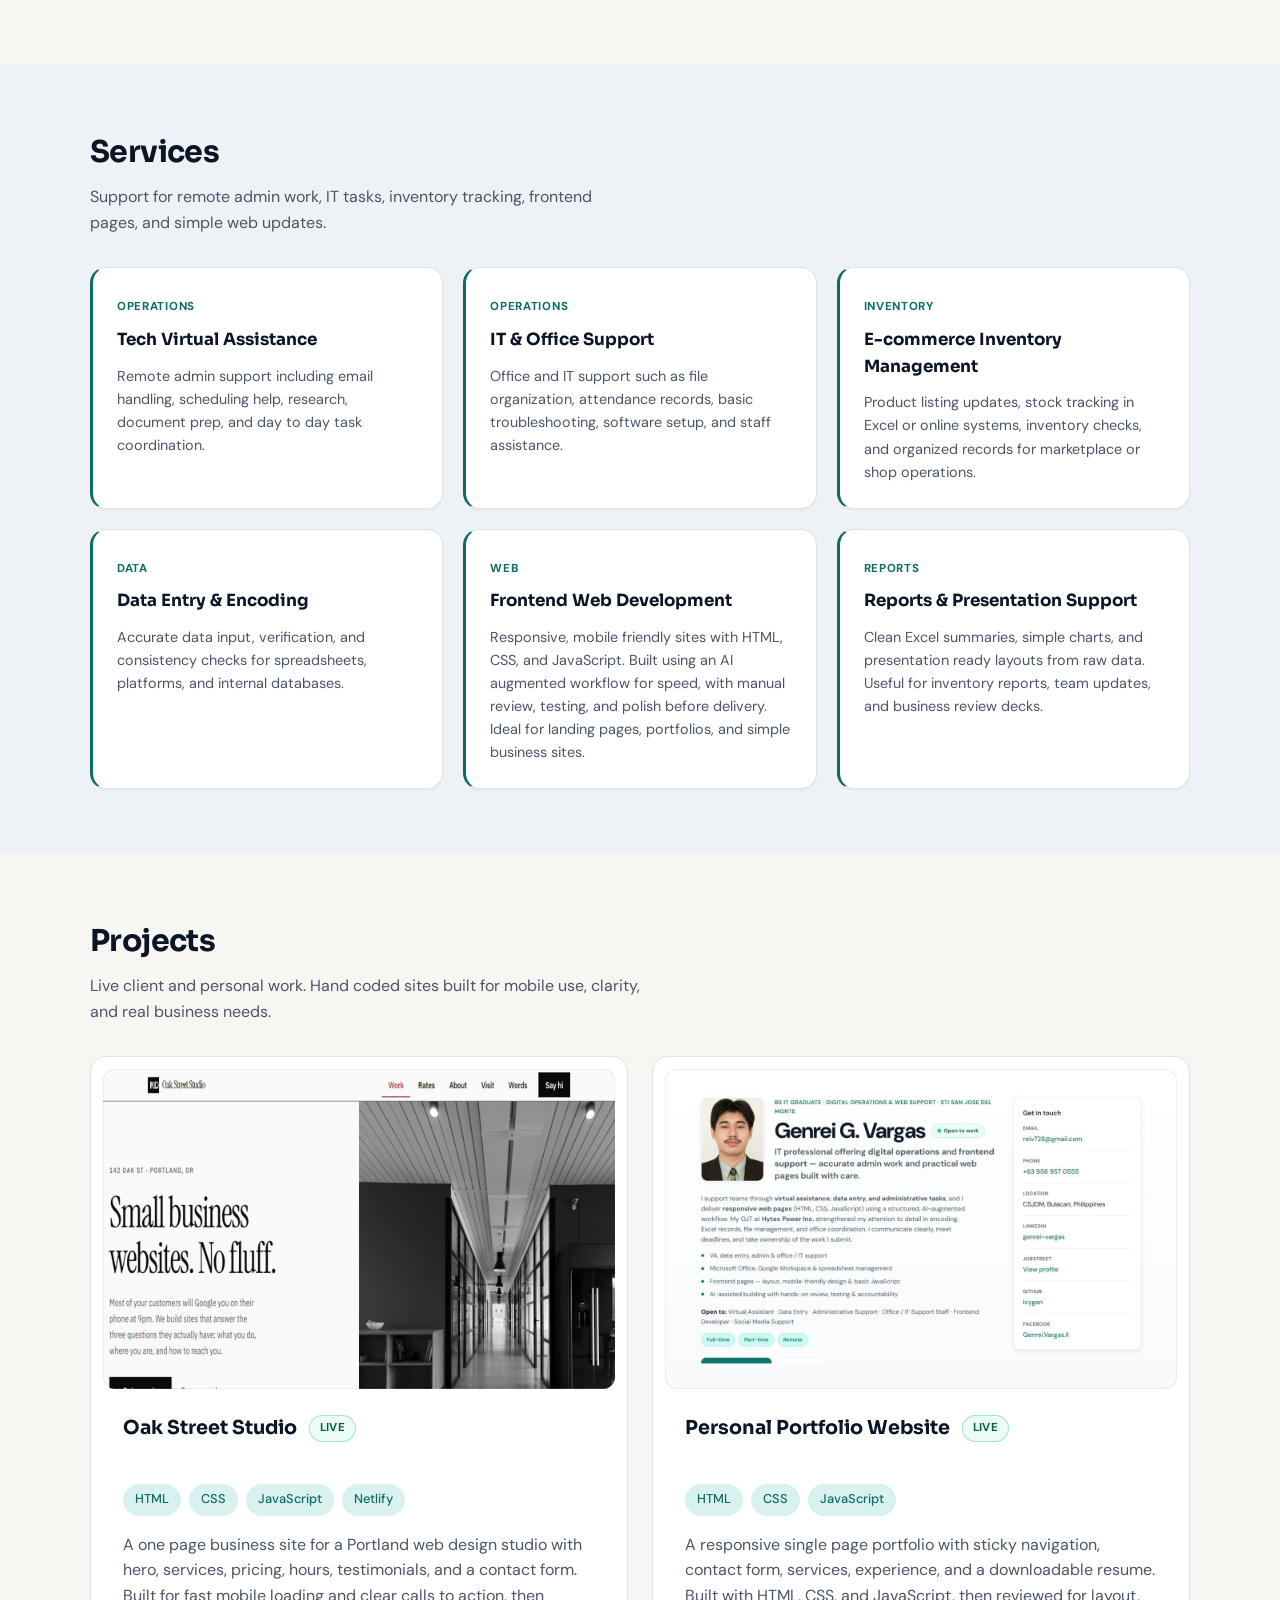
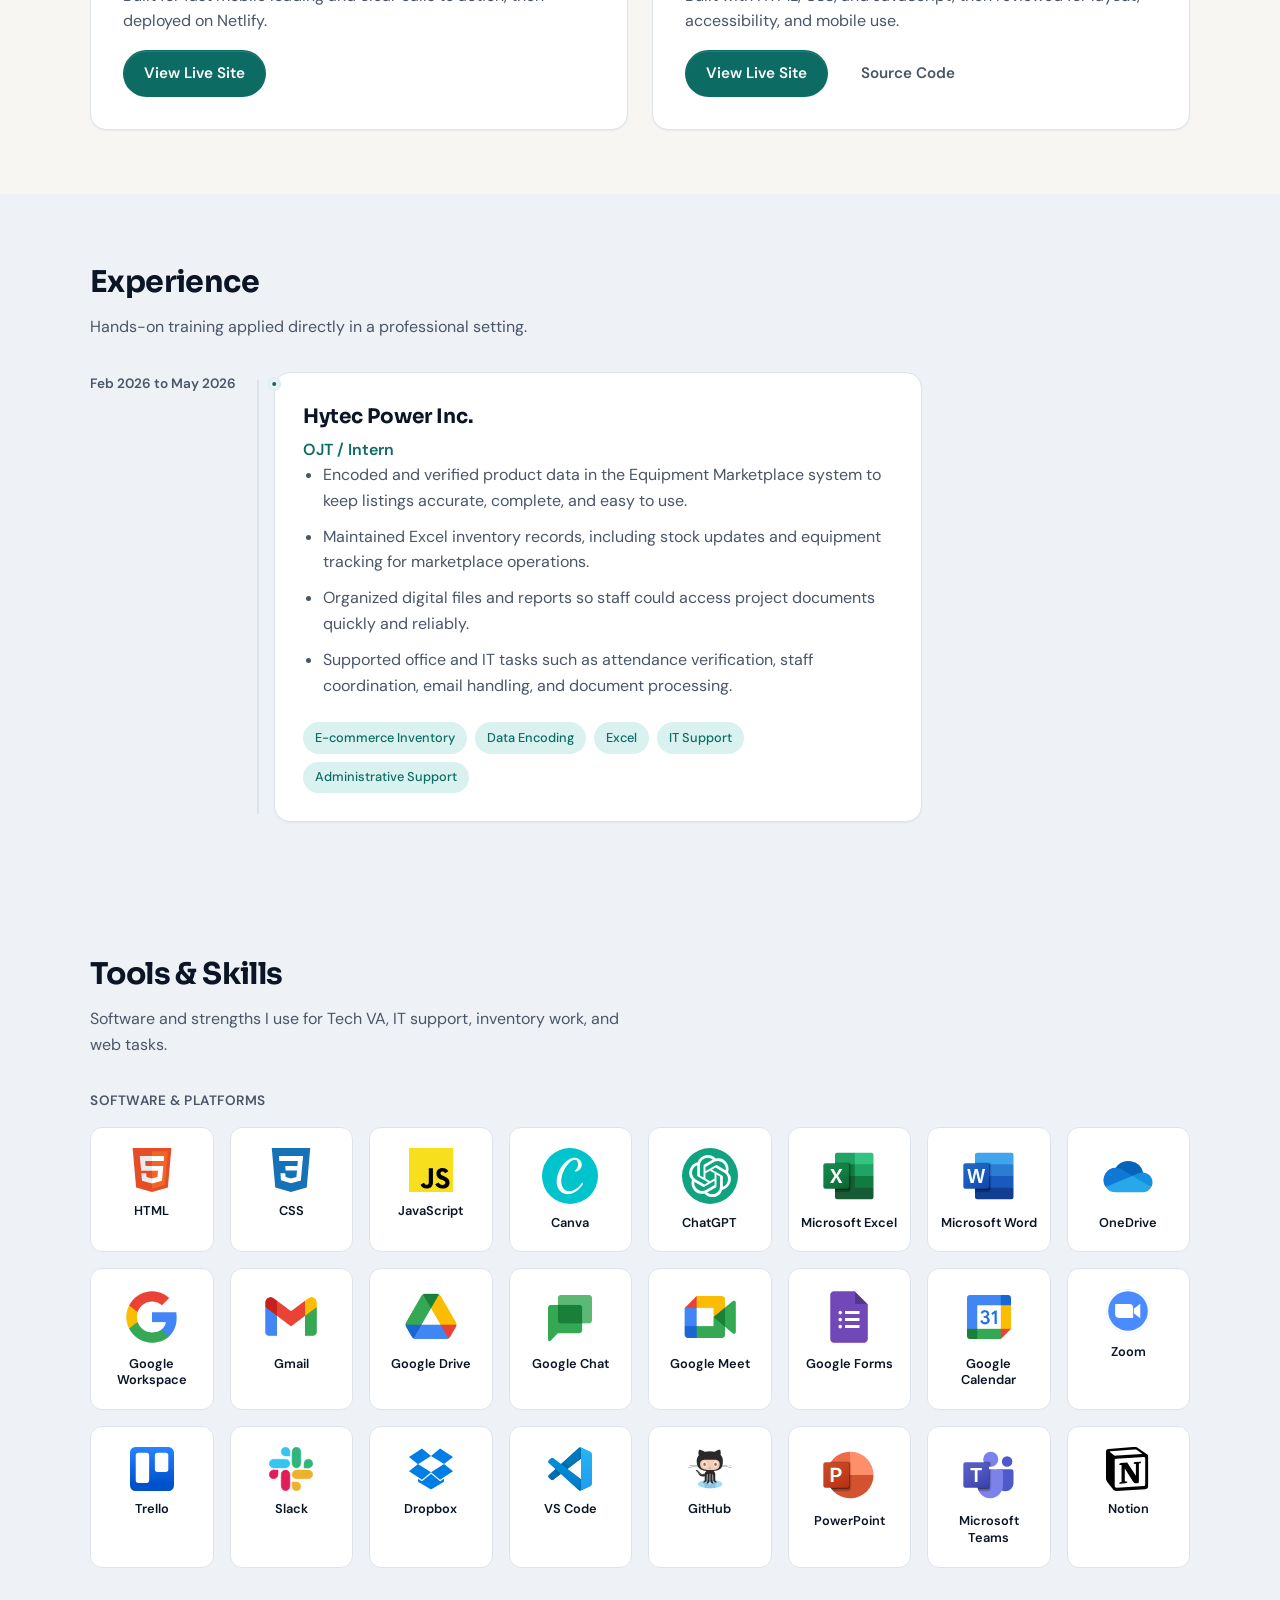
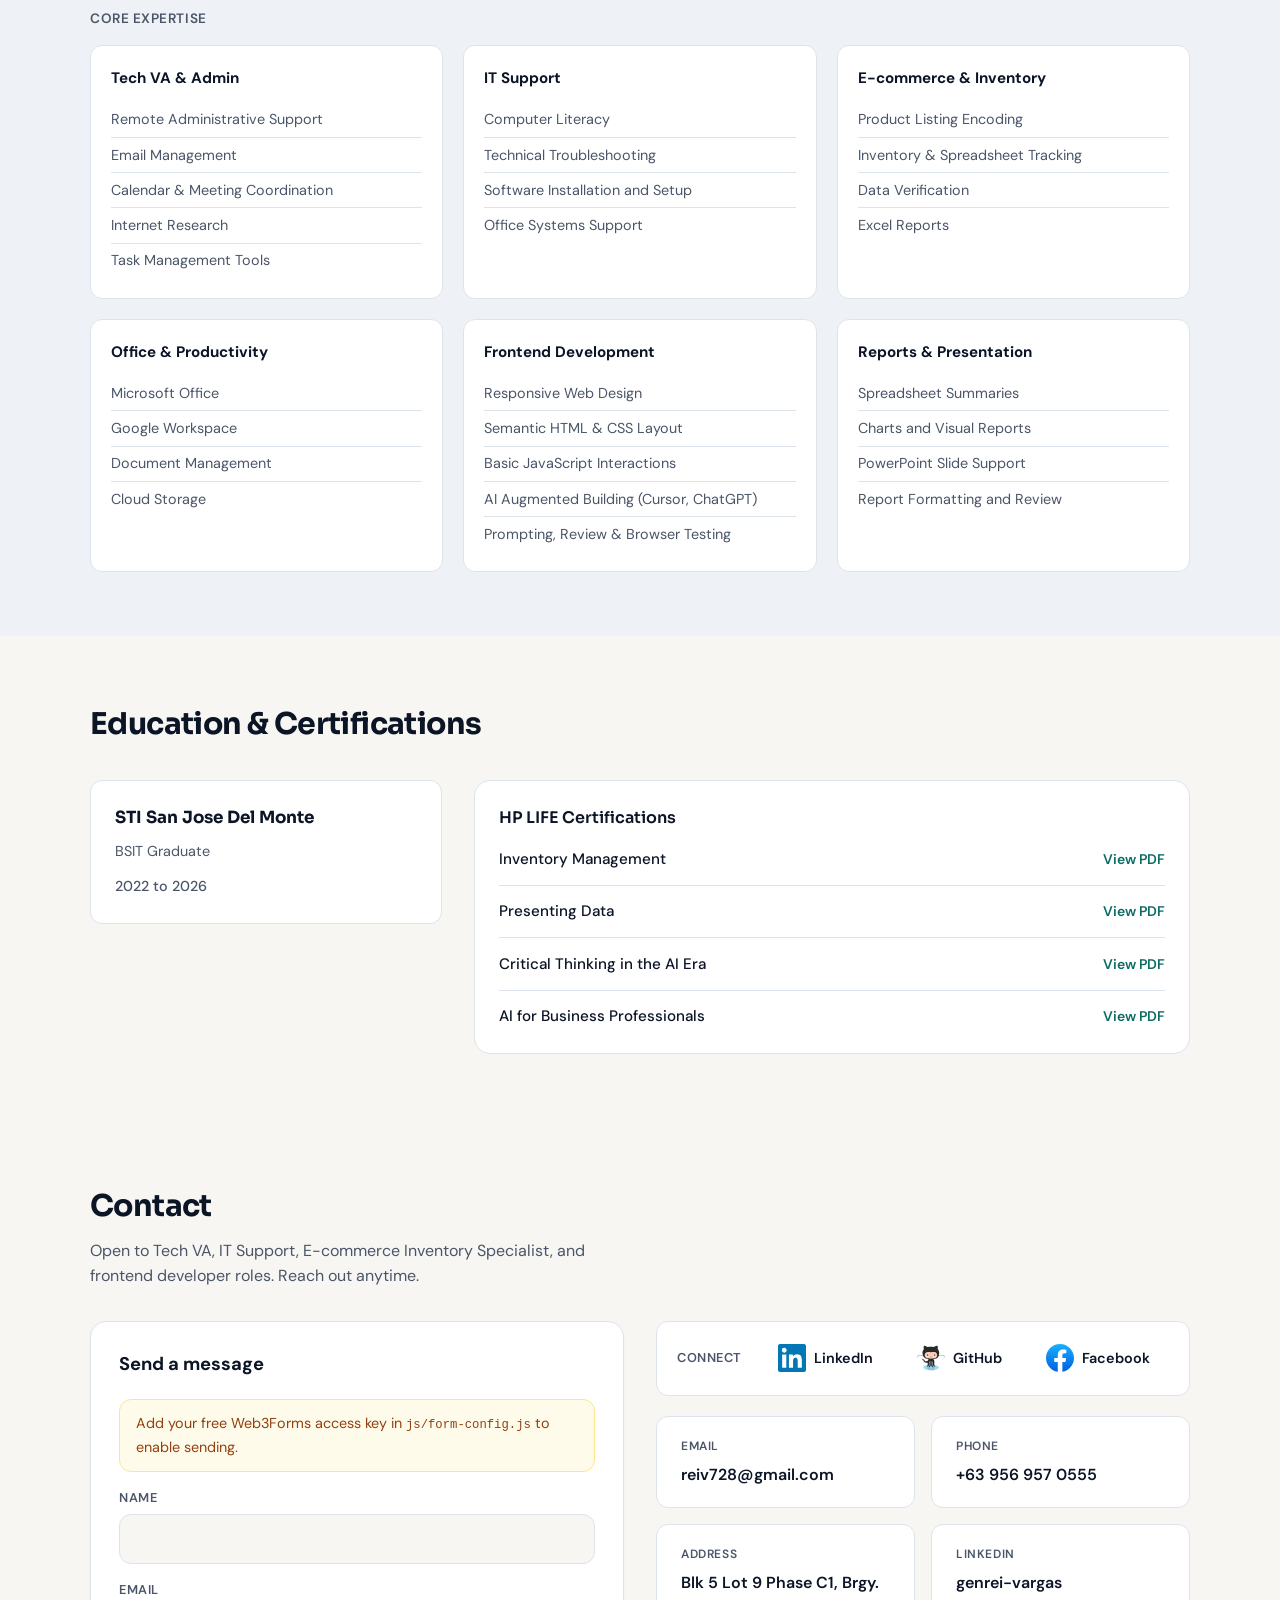
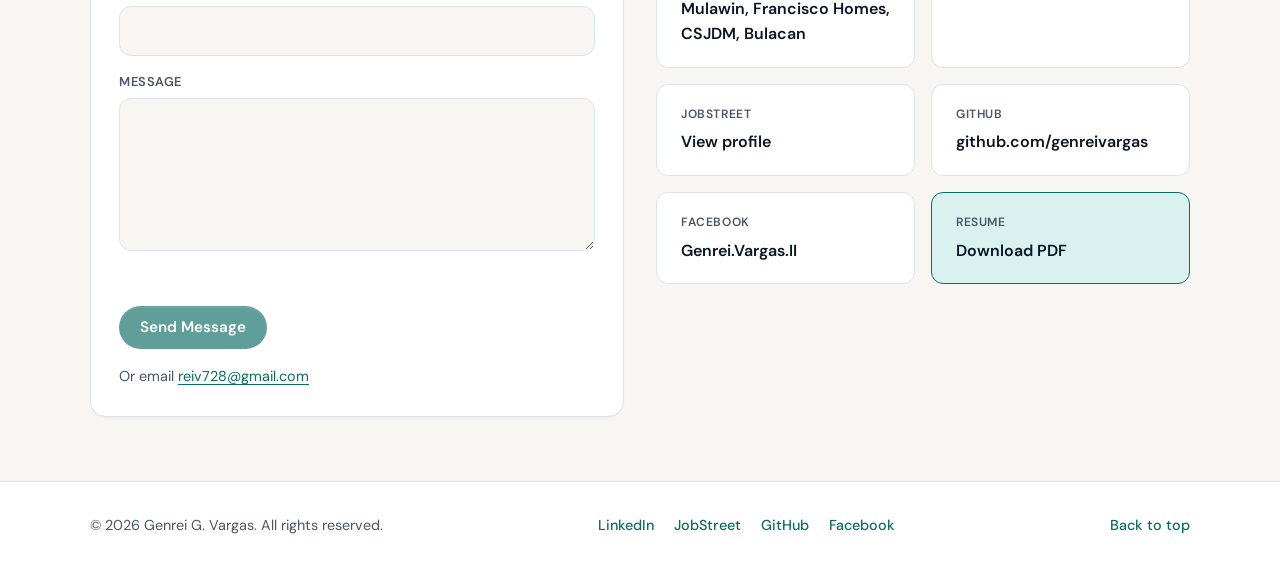
==== commit 763d20d2: "Fix mobile hero alignment, update resume, and switch GitHub links to genreivargas. Co-authored-by: C" ====
--- a/index.html
+++ b/index.html
@@ -9,7 +9,7 @@
     />
     <meta name="author" content="Genrei G. Vargas" />
     <title>Genrei G. Vargas | Portfolio</title>
-    <link rel="canonical" href="https://icygen.github.io/WebPortfolio/" />
+    <link rel="canonical" href="https://genreivargas.github.io/WebPortfolio/" />
     <link rel="icon" href="images/favicon.svg" type="image/svg+xml" />
     <link rel="apple-touch-icon" href="images/favicon.svg" />
     <meta property="og:type" content="website" />
@@ -20,12 +20,12 @@
     />
     <meta
       property="og:image"
-      content="https://icygen.github.io/WebPortfolio/images/og-image.jpg"
+      content="https://genreivargas.github.io/WebPortfolio/images/og-image.jpg"
     />
     <meta property="og:image:width" content="1200" />
     <meta property="og:image:height" content="630" />
     <meta property="og:image:alt" content="Genrei G. Vargas portfolio for Tech VA, IT Support, E-commerce Inventory, and frontend roles" />
-    <meta property="og:url" content="https://icygen.github.io/WebPortfolio/" />
+    <meta property="og:url" content="https://genreivargas.github.io/WebPortfolio/" />
     <meta property="og:locale" content="en_PH" />
     <meta name="twitter:card" content="summary_large_image" />
     <meta name="twitter:title" content="Genrei G. Vargas | Portfolio" />
@@ -35,7 +35,7 @@
     />
     <meta
       name="twitter:image"
-      content="https://icygen.github.io/WebPortfolio/images/og-image.jpg"
+      content="https://genreivargas.github.io/WebPortfolio/images/og-image.jpg"
     />
     <script type="application/ld+json">
       {
@@ -72,10 +72,10 @@
           "Data Entry",
           "Excel"
         ],
-        "url": "https://icygen.github.io/WebPortfolio/",
+        "url": "https://genreivargas.github.io/WebPortfolio/",
         "sameAs": [
           "https://www.linkedin.com/in/genrei-vargas-b8557340b/",
-          "https://github.com/Icygen",
+          "https://github.com/genreivargas",
           "https://www.facebook.com/Genrei.Vargas.II",
           "https://ph.jobstreet.com/profiles/genrei-vargas-yXBqNlvX25"
         ]
@@ -220,10 +220,10 @@
               <li>
                 <span class="label">GitHub</span>
                 <a
-                  href="https://github.com/Icygen"
+                  href="https://github.com/genreivargas"
                   target="_blank"
                   rel="noopener noreferrer"
-                  >Icygen</a
+                  >genreivargas</a
                 >
               </li>
               <li>
@@ -437,7 +437,7 @@
             <article class="project-card">
               <a
                 class="project-shot project-shot--portfolio"
-                href="https://icygen.github.io/WebPortfolio/"
+                href="https://genreivargas.github.io/WebPortfolio/"
                 target="_blank"
                 rel="noopener noreferrer"
                 aria-label="Open live portfolio website"
@@ -471,14 +471,14 @@
               <div class="project-actions">
                 <a
                   class="btn btn-primary"
-                  href="https://icygen.github.io/WebPortfolio/"
+                  href="https://genreivargas.github.io/WebPortfolio/"
                   target="_blank"
                   rel="noopener noreferrer"
                   >View Live Site</a
                 >
                 <a
                   class="btn btn-ghost"
-                  href="https://github.com/Icygen/WebPortfolio"
+                  href="https://github.com/genreivargas/WebPortfolio"
                   target="_blank"
                   rel="noopener noreferrer"
                   >Source Code</a
@@ -635,7 +635,7 @@
             </div>
             <a
               class="tool-card tool-card-link"
-              href="https://github.com/Icygen"
+              href="https://github.com/genreivargas"
               target="_blank"
               rel="noopener noreferrer"
               aria-label="GitHub profile"
@@ -868,7 +868,7 @@
                   </a>
                   <a
                     class="connect-link"
-                    href="https://github.com/Icygen"
+                    href="https://github.com/genreivargas"
                     target="_blank"
                     rel="noopener noreferrer"
                   >
@@ -923,12 +923,12 @@
             </a>
             <a
               class="contact-card"
-              href="https://github.com/Icygen"
+              href="https://github.com/genreivargas"
               target="_blank"
               rel="noopener noreferrer"
             >
               <span class="contact-label">GitHub</span>
-              <span class="contact-value">github.com/Icygen</span>
+              <span class="contact-value">github.com/genreivargas</span>
             </a>
             <a
               class="contact-card"
@@ -971,7 +971,7 @@
             >JobStreet</a
           >
           <a
-            href="https://github.com/Icygen"
+            href="https://github.com/genreivargas"
             target="_blank"
             rel="noopener noreferrer"
             >GitHub</a
--- a/css/style.css
+++ b/css/style.css
@@ -309,45 +309,66 @@
   }
 }
 
-@media (max-width: 479px) {
+@media (max-width: 767px) {
   .hero-intro {
     flex-direction: column;
-    text-align: center;
-    gap: 1rem;
-    margin-bottom: 1.35rem;
+    align-items: stretch;
+    gap: 1.25rem;
+    margin-bottom: 1.5rem;
+  }
+
+  .hero-photo {
+    align-self: center;
+  }
+
+  .hero-photo img {
+    width: 10.5rem;
+  }
+
+  .hero-intro-text {
+    width: 100%;
+    text-align: left;
   }
 
   .hero-title-row {
-    justify-content: center;
+    justify-content: flex-start;
   }
 
   .hero-tagline {
-    margin-inline: auto;
-    max-width: 100%;
+    margin-inline: 0;
+    max-width: none;
   }
 
   .hero-body {
+    width: 100%;
     text-align: left;
   }
 
+  .hero-summary,
+  .hero-highlights,
+  .hero-open {
+    max-width: none;
+  }
+
   .hero-highlights {
-    margin-inline: auto;
-  }
-
-  .hero-open,
-  .availability-list,
+    margin-inline: 0;
+  }
+
+  .availability-list {
+    justify-content: flex-start;
+  }
+
   .hero-actions {
-    justify-content: center;
-  }
-
-  .availability-list {
-    display: flex;
-    justify-content: center;
-  }
-
-  .hero-actions {
-    display: flex;
-    flex-wrap: wrap;
+    width: 100%;
+  }
+
+  .hero-actions .btn {
+    flex: 1 1 calc(50% - 0.375rem);
+    min-width: min(100%, 10.5rem);
+  }
+
+  .hero-actions .btn-ghost {
+    flex-basis: 100%;
   }
 }
 
